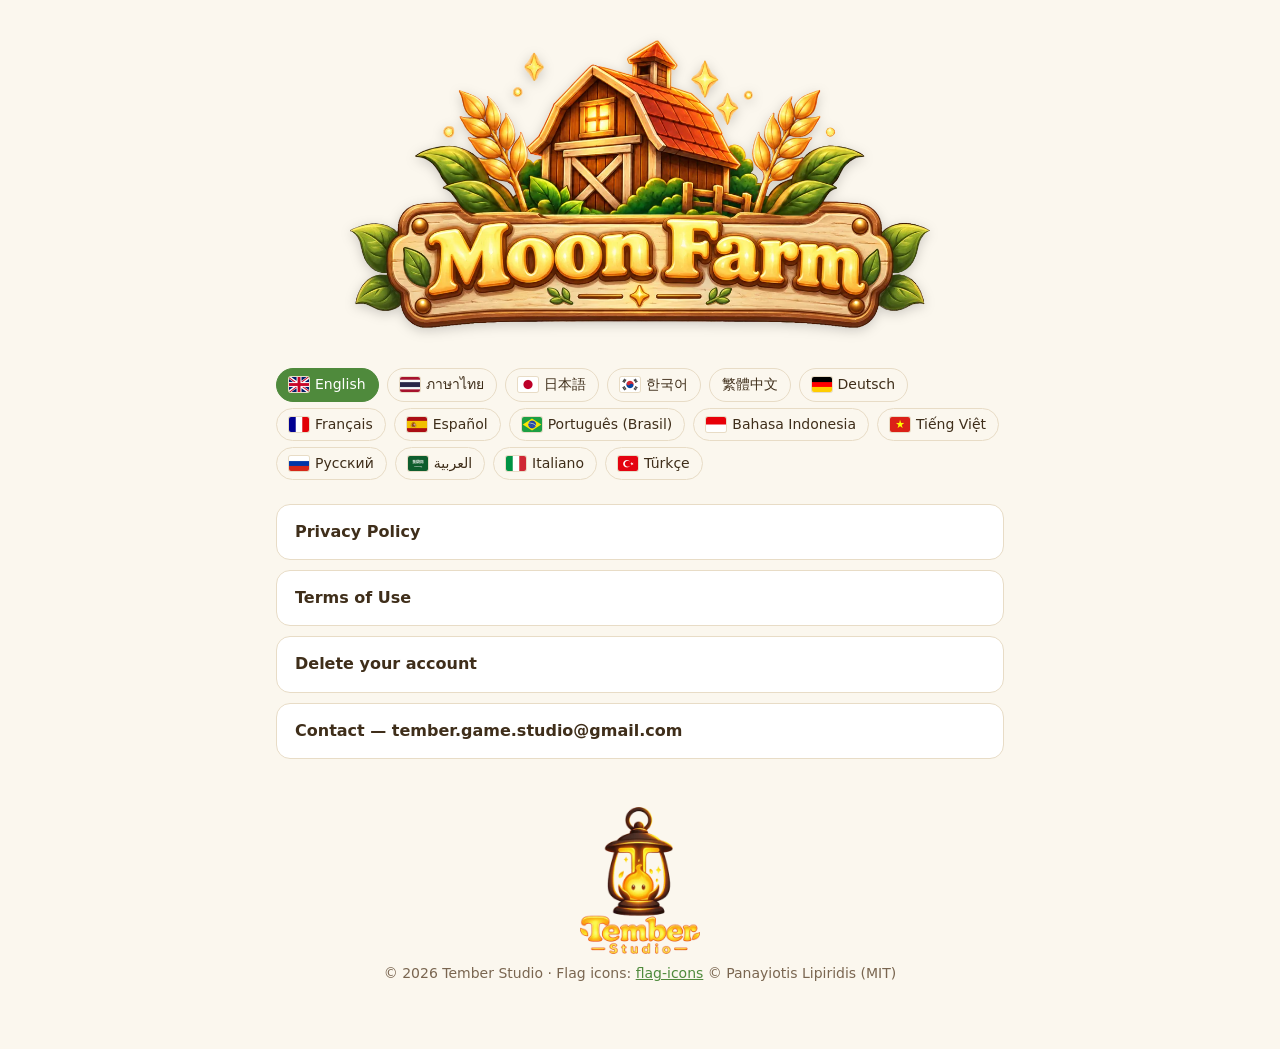
==== index.html @ 1bc9c239 "Website: bigger game logo, new Tember Studio logo, tidy delete page Game logo enlarged (580px home, " ====
<!doctype html>
<html lang="en">
<head>
<meta charset="utf-8"><meta name="viewport" content="width=device-width, initial-scale=1">
<title>Moon Farm — Tember Studio</title>
<link rel="stylesheet" href="style.css">
</head>
<body>
<div class="hero tall"><h1><img src="img/logo.webp" alt="Moon Farm" width="1100" height="547"></h1></div>
<main>
<header>
<div class="lang" id="langbar"><a href="#en" lang="en"><img src="flags/gb.png" alt="" width="20" height="15">English</a><a href="#th" lang="th"><img src="flags/th.png" alt="" width="20" height="15">ภาษาไทย</a><a href="#ja" lang="ja"><img src="flags/jp.png" alt="" width="20" height="15">日本語</a><a href="#ko" lang="ko"><img src="flags/kr.png" alt="" width="20" height="15">한국어</a><a href="#zh-Hant" lang="zh-Hant">繁體中文</a><a href="#de" lang="de"><img src="flags/de.png" alt="" width="20" height="15">Deutsch</a><a href="#fr" lang="fr"><img src="flags/fr.png" alt="" width="20" height="15">Français</a><a href="#es" lang="es"><img src="flags/es.png" alt="" width="20" height="15">Español</a><a href="#pt-BR" lang="pt-BR"><img src="flags/br.png" alt="" width="20" height="15">Português (Brasil)</a><a href="#id" lang="id"><img src="flags/id.png" alt="" width="20" height="15">Bahasa Indonesia</a><a href="#vi" lang="vi"><img src="flags/vn.png" alt="" width="20" height="15">Tiếng Việt</a><a href="#ru" lang="ru"><img src="flags/ru.png" alt="" width="20" height="15">Русский</a><a href="#ar" lang="ar"><img src="flags/sa.png" alt="" width="20" height="15">العربية</a><a href="#it" lang="it"><img src="flags/it.png" alt="" width="20" height="15">Italiano</a><a href="#tr" lang="tr"><img src="flags/tr.png" alt="" width="20" height="15">Türkçe</a></div>
</header>
<section id="en" lang="en">
<div class="links">
<a href="privacy.html">Privacy Policy</a>
<a href="terms.html">Terms of Use</a>
<a href="delete-account.html">Delete your account</a>
<a href="mailto:tember.game.studio@gmail.com">Contact — tember.game.studio@gmail.com</a>
</div>
</section>
<section id="th" lang="th">
<div class="links">
<a href="privacy.html">นโยบายความเป็นส่วนตัว</a>
<a href="terms.html">ข้อตกลงการใช้งาน</a>
<a href="delete-account.html">ขอลบบัญชี</a>
<a href="mailto:tember.game.studio@gmail.com">ติดต่อทีมงาน — tember.game.studio@gmail.com</a>
</div>
</section>
<section id="ja" lang="ja">
<div class="links">
<a href="privacy.html">プライバシーポリシー</a>
<a href="terms.html">利用規約</a>
<a href="delete-account.html">アカウントの削除</a>
<a href="mailto:tember.game.studio@gmail.com">お問い合わせ — tember.game.studio@gmail.com</a>
</div>
</section>
<section id="ko" lang="ko">
<div class="links">
<a href="privacy.html">개인정보 처리방침</a>
<a href="terms.html">이용약관</a>
<a href="delete-account.html">계정 삭제</a>
<a href="mailto:tember.game.studio@gmail.com">문의 — tember.game.studio@gmail.com</a>
</div>
</section>
<section id="zh-Hant" lang="zh-Hant">
<div class="links">
<a href="privacy.html">隱私權政策</a>
<a href="terms.html">使用條款</a>
<a href="delete-account.html">刪除帳號</a>
<a href="mailto:tember.game.studio@gmail.com">聯絡我們 — tember.game.studio@gmail.com</a>
</div>
</section>
<section id="de" lang="de">
<div class="links">
<a href="privacy.html">Datenschutzerklärung</a>
<a href="terms.html">Nutzungsbedingungen</a>
<a href="delete-account.html">Konto löschen</a>
<a href="mailto:tember.game.studio@gmail.com">Kontakt — tember.game.studio@gmail.com</a>
</div>
</section>
<section id="fr" lang="fr">
<div class="links">
<a href="privacy.html">Politique de confidentialité</a>
<a href="terms.html">Conditions d'utilisation</a>
<a href="delete-account.html">Supprimer votre compte</a>
<a href="mailto:tember.game.studio@gmail.com">Contact — tember.game.studio@gmail.com</a>
</div>
</section>
<section id="es" lang="es">
<div class="links">
<a href="privacy.html">Política de privacidad</a>
<a href="terms.html">Términos de uso</a>
<a href="delete-account.html">Eliminar tu cuenta</a>
<a href="mailto:tember.game.studio@gmail.com">Contacto — tember.game.studio@gmail.com</a>
</div>
</section>
<section id="pt-BR" lang="pt-BR">
<div class="links">
<a href="privacy.html">Política de Privacidade</a>
<a href="terms.html">Termos de Uso</a>
<a href="delete-account.html">Excluir sua conta</a>
<a href="mailto:tember.game.studio@gmail.com">Contato — tember.game.studio@gmail.com</a>
</div>
</section>
<section id="id" lang="id">
<div class="links">
<a href="privacy.html">Kebijakan Privasi</a>
<a href="terms.html">Ketentuan Penggunaan</a>
<a href="delete-account.html">Hapus akun Anda</a>
<a href="mailto:tember.game.studio@gmail.com">Kontak — tember.game.studio@gmail.com</a>
</div>
</section>
<section id="vi" lang="vi">
<div class="links">
<a href="privacy.html">Chính sách quyền riêng tư</a>
<a href="terms.html">Điều khoản sử dụng</a>
<a href="delete-account.html">Xóa tài khoản của bạn</a>
<a href="mailto:tember.game.studio@gmail.com">Liên hệ — tember.game.studio@gmail.com</a>
</div>
</section>
<section id="ru" lang="ru">
<div class="links">
<a href="privacy.html">Политика конфиденциальности</a>
<a href="terms.html">Условия использования</a>
<a href="delete-account.html">Удаление аккаунта</a>
<a href="mailto:tember.game.studio@gmail.com">Контакты — tember.game.studio@gmail.com</a>
</div>
</section>
<section id="ar" lang="ar" dir="rtl">
<div class="links">
<a href="privacy.html">سياسة الخصوصية</a>
<a href="terms.html">شروط الاستخدام</a>
<a href="delete-account.html">حذف حسابك</a>
<a href="mailto:tember.game.studio@gmail.com">اتصل بنا — tember.game.studio@gmail.com</a>
</div>
</section>
<section id="it" lang="it">
<div class="links">
<a href="privacy.html">Informativa sulla privacy</a>
<a href="terms.html">Termini di utilizzo</a>
<a href="delete-account.html">Elimina il tuo account</a>
<a href="mailto:tember.game.studio@gmail.com">Contatti — tember.game.studio@gmail.com</a>
</div>
</section>
<section id="tr" lang="tr">
<div class="links">
<a href="privacy.html">Gizlilik Politikası</a>
<a href="terms.html">Kullanım Koşulları</a>
<a href="delete-account.html">Hesabınızı silin</a>
<a href="mailto:tember.game.studio@gmail.com">İletişim — tember.game.studio@gmail.com</a>
</div>
</section>
<footer><img class="studio" src="img/tember.webp" alt="Tember Studio" width="293" height="360">
<p>© 2026 Tember Studio · Flag icons: <a href="https://github.com/lipis/flag-icons">flag-icons</a> © Panayiotis Lipiridis (MIT)</p></footer>
<!-- i18n:script -->
<script>
(function () {
  var bar = document.getElementById('langbar'); if (!bar) return;
  var secs = [].slice.call(document.querySelectorAll('main > section[id]'));
  var ids = secs.map(function (s) { return s.id; });
  function pick() {
    var h = decodeURIComponent(location.hash.slice(1)); return ids.indexOf(h) > -1 ? h : 'en';
  }
  function show(id) {
    secs.forEach(function (s) { s.hidden = s.id !== id; });
    [].forEach.call(bar.querySelectorAll('a'), function (a) {
      var on = a.getAttribute('href') === '#' + id; a.classList.toggle('on', on);
      if (on) a.setAttribute('aria-current', 'true'); else a.removeAttribute('aria-current');
    });
    var s = document.getElementById(id); document.documentElement.lang = s.getAttribute('lang') || id;
  }
  bar.addEventListener('click', function (e) {
    var a = e.target.closest('a'); if (!a) return; e.preventDefault();
    var id = a.getAttribute('href').slice(1); show(id);
    try { history.replaceState(null, '', '#' + id); } catch (x) { location.hash = id; }
  });
  window.addEventListener('hashchange', function () { var h = decodeURIComponent(location.hash.slice(1)); if (ids.indexOf(h) > -1) show(h); });
  show(pick());
})();
</script>
<!-- /i18n:script -->
</main></body>
</html>
---- style.css ----
:root { --bg: #fbf7ee; --fg: #3f2e1a; --muted: #7a6650; --card: #ffffff; --line: #e8dcc6; --accent: #4f8a3c; --danger: #b3261e; }
@media (prefers-color-scheme: dark) { :root { --bg: #1d1913; --fg: #f1e7d6; --muted: #b9a88f; --card: #28221a; --line: #3d3428; --accent: #8cc46f; --danger: #f2a39b; } }
* { box-sizing: border-box; }
a { color: var(--accent); }
body { margin: 0; background: var(--bg); color: var(--fg); font: 16px/1.65 "Noto Sans Thai", "Noto Sans", system-ui, "Hiragino Sans", "PingFang TC", "Apple SD Gothic Neo", "Microsoft JhengHei", "Geeza Pro", "Noto Sans Arabic", -apple-system, "Segoe UI", sans-serif; }
main { max-width: 760px; margin: 0 auto; padding: 24px 16px 64px; }
header { margin-bottom: 24px; }
header a.home { color: var(--muted); text-decoration: none; font-size: 14px; }
h1 { font-size: 28px; line-height: 1.3; margin: 8px 0 4px; }
h2 { font-size: 20px; margin: 32px 0 8px; padding-top: 16px; border-top: 1px solid var(--line); }
h3 { font-size: 17px; margin: 20px 0 4px; }
.meta { color: var(--muted); font-size: 14px; }
.lang { display: flex; flex-wrap: wrap; gap: 6px 8px; margin: 16px 0 8px; }
.lang a { display: inline-flex; align-items: center; gap: 6px; padding: 4px 12px; border: 1px solid var(--line); border-radius: 999px; color: var(--fg); text-decoration: none; font-size: 14px; }
.lang img { display: block; width: 20px; height: 15px; border-radius: 2px; box-shadow: 0 0 0 1px var(--line); }
.lang a.on { background: var(--accent); border-color: var(--accent); color: #fff; }
.note { background: var(--card); border: 1px solid var(--line); border-inline-start: 4px solid var(--accent); border-radius: 10px; padding: 10px 14px; color: var(--muted); font-size: 14px; }
[dir="rtl"] { text-align: right; }
.card { background: var(--card); border: 1px solid var(--line); border-radius: 14px; padding: 16px 20px; margin: 16px 0; }
.links a { display: block; padding: 14px 18px; margin: 10px 0; background: var(--card); border: 1px solid var(--line); border-radius: 14px; color: var(--fg); text-decoration: none; font-weight: 600; }
.button { display: inline-block; padding: 10px 18px; border-radius: 10px; background: var(--accent); color: #fff; text-decoration: none; font-weight: 600; }
.warn { color: var(--danger); }
ul, ol { padding-left: 0; padding-inline-start: 22px; }
table { width: 100%; border-collapse: collapse; font-size: 15px; }
th, td { text-align: start; vertical-align: top; padding: 8px 6px; border-bottom: 1px solid var(--line); }
code { background: var(--line); padding: 1px 6px; border-radius: 6px; }
footer { margin-top: 48px; color: var(--muted); font-size: 14px; text-align: center; }
footer img.studio { display: block; width: 120px; height: auto; margin: 0 auto 8px; }
footer p { margin: 0; }

/* Game logo at the top of every page (2026-10-07 · wallpaper dropped, logo only) */
.hero { display: flex; justify-content: center; padding: 24px 16px 0; }
.hero a, .hero h1 { display: block; margin: 0; line-height: 0; }
.hero img { display: block; width: min(300px, 80vw); height: auto; filter: drop-shadow(0 3px 6px rgba(0, 0, 0, .18)); }
.hero.tall { padding-top: 40px; }
.hero.tall img { width: min(580px, 94vw); }
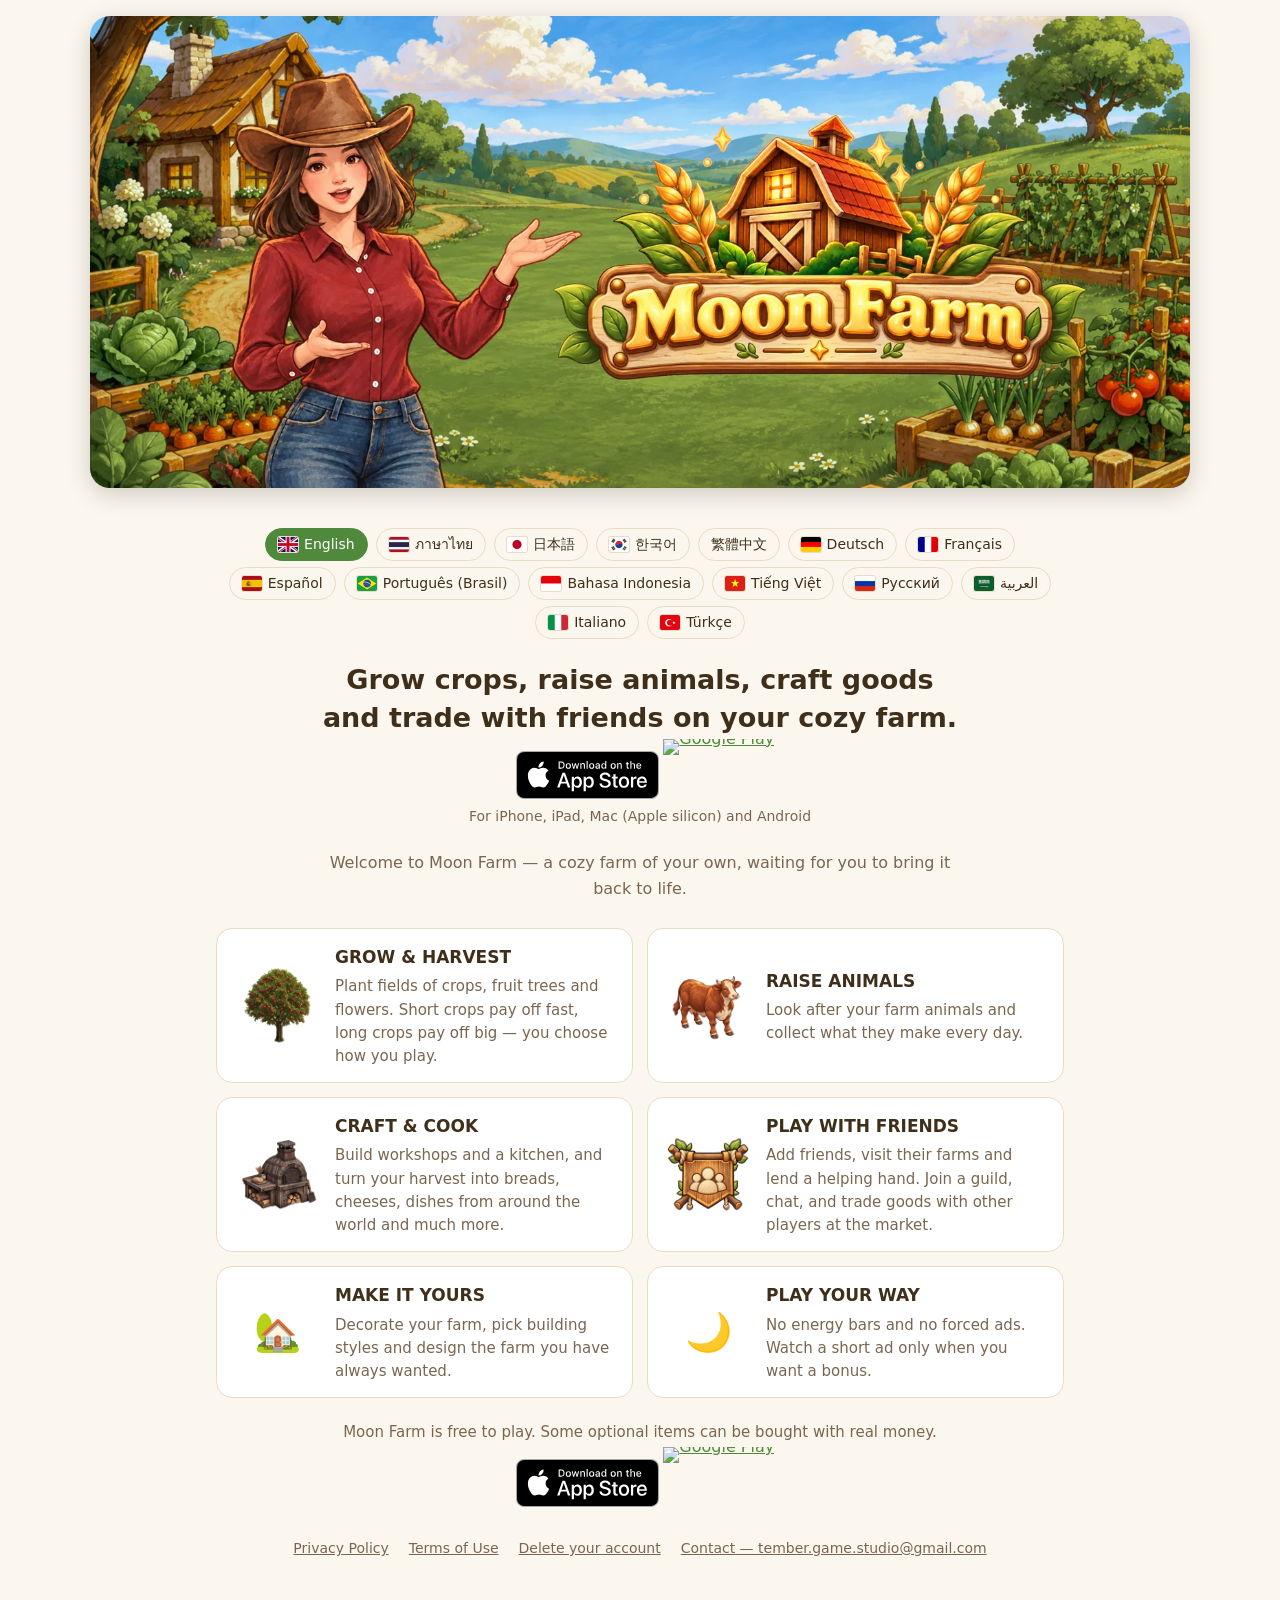
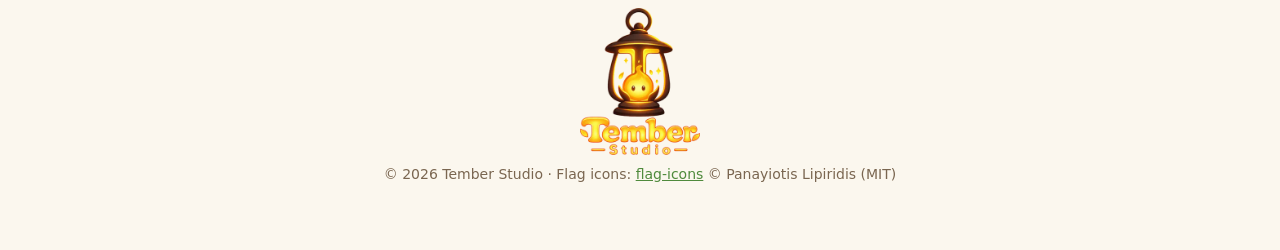
==== commit 46645755: "อัพเดทแบนเนอ" ====
--- a/index.html
+++ b/index.html
@@ -3,128 +3,254 @@
 <head>
 <meta charset="utf-8"><meta name="viewport" content="width=device-width, initial-scale=1">
 <title>Moon Farm — Tember Studio</title>
+<meta name="description" content="Moon Farm — grow crops, raise animals, craft goods and trade with friends on your cozy farm. Free to play.">
+<meta property="og:title" content="Moon Farm">
+<meta property="og:description" content="Grow crops, raise animals, craft goods and trade with friends on your cozy farm.">
+<meta property="og:image" content="https://tembergamestudio.github.io/moonfarm/img/og.jpg">
+<meta property="og:type" content="website">
+<meta name="twitter:card" content="summary_large_image">
 <link rel="stylesheet" href="style.css">
 </head>
-<body>
-<div class="hero tall"><h1><img src="img/logo.webp" alt="Moon Farm" width="1100" height="547"></h1></div>
+<body class="home">
+<div class="hero"><h1><img id="herologo" src="img/hero-en.webp" srcset="img/hero-en-800.webp 800w, img/hero-en.webp 1600w" sizes="(max-width: 1100px) 100vw, 1100px" alt="Moon Farm" width="1600" height="686"></h1></div>
 <main>
 <header>
 <div class="lang" id="langbar"><a href="#en" lang="en"><img src="flags/gb.png" alt="" width="20" height="15">English</a><a href="#th" lang="th"><img src="flags/th.png" alt="" width="20" height="15">ภาษาไทย</a><a href="#ja" lang="ja"><img src="flags/jp.png" alt="" width="20" height="15">日本語</a><a href="#ko" lang="ko"><img src="flags/kr.png" alt="" width="20" height="15">한국어</a><a href="#zh-Hant" lang="zh-Hant">繁體中文</a><a href="#de" lang="de"><img src="flags/de.png" alt="" width="20" height="15">Deutsch</a><a href="#fr" lang="fr"><img src="flags/fr.png" alt="" width="20" height="15">Français</a><a href="#es" lang="es"><img src="flags/es.png" alt="" width="20" height="15">Español</a><a href="#pt-BR" lang="pt-BR"><img src="flags/br.png" alt="" width="20" height="15">Português (Brasil)</a><a href="#id" lang="id"><img src="flags/id.png" alt="" width="20" height="15">Bahasa Indonesia</a><a href="#vi" lang="vi"><img src="flags/vn.png" alt="" width="20" height="15">Tiếng Việt</a><a href="#ru" lang="ru"><img src="flags/ru.png" alt="" width="20" height="15">Русский</a><a href="#ar" lang="ar"><img src="flags/sa.png" alt="" width="20" height="15">العربية</a><a href="#it" lang="it"><img src="flags/it.png" alt="" width="20" height="15">Italiano</a><a href="#tr" lang="tr"><img src="flags/tr.png" alt="" width="20" height="15">Türkçe</a></div>
 </header>
-<section id="en" lang="en">
-<div class="links">
+<section id="en" lang="en" data-soon="Coming soon">
+<p class="tagline">Grow crops, raise animals, craft goods and trade with friends on your cozy farm.</p>
+<div class="cta"><a class="badge" data-store="apple" href="#download"><img src="img/badges/apple-en.svg" alt="App Store" height="48" loading="lazy"></a><a class="badge google" data-store="google" href="#download"><img src="img/badges/google-en.png" alt="Google Play" height="72" loading="lazy"></a></div>
+<p class="platforms">For iPhone, iPad, Mac (Apple silicon) and Android</p>
+<p class="lead">Welcome to Moon Farm — a cozy farm of your own, waiting for you to bring it back to life.</p>
+<div class="features"><div class="feat"><img src="img/feat-grow.webp" alt="" width="84" height="84" loading="lazy"><div><h3>GROW &amp; HARVEST</h3><p>Plant fields of crops, fruit trees and flowers. Short crops pay off fast, long crops pay off big — you choose how you play.</p></div></div><div class="feat"><img src="img/feat-animals.webp" alt="" width="84" height="84" loading="lazy"><div><h3>RAISE ANIMALS</h3><p>Look after your farm animals and collect what they make every day.</p></div></div><div class="feat"><img src="img/feat-craft.webp" alt="" width="84" height="84" loading="lazy"><div><h3>CRAFT &amp; COOK</h3><p>Build workshops and a kitchen, and turn your harvest into breads, cheeses, dishes from around the world and much more.</p></div></div><div class="feat"><img src="img/feat-friends.webp" alt="" width="84" height="84" loading="lazy"><div><h3>PLAY WITH FRIENDS</h3><p>Add friends, visit their farms and lend a helping hand. Join a guild, chat, and trade goods with other players at the market.</p></div></div></div>
+<div class="calm"><div class="calm-item"><span class="emo" aria-hidden="true">🏡</span><div><h3>MAKE IT YOURS</h3><p>Decorate your farm, pick building styles and design the farm you have always wanted.</p></div></div><div class="calm-item"><span class="emo" aria-hidden="true">🌙</span><div><h3>PLAY YOUR WAY</h3><p>No energy bars and no forced ads. Watch a short ad only when you want a bonus.</p></div></div></div>
+<p class="free">Moon Farm is free to play. Some optional items can be bought with real money.</p>
+<div class="cta"><a class="badge" data-store="apple" href="#download"><img src="img/badges/apple-en.svg" alt="App Store" height="48" loading="lazy"></a><a class="badge google" data-store="google" href="#download"><img src="img/badges/google-en.png" alt="Google Play" height="72" loading="lazy"></a></div>
+<div class="links legal">
 <a href="privacy.html">Privacy Policy</a>
 <a href="terms.html">Terms of Use</a>
 <a href="delete-account.html">Delete your account</a>
 <a href="mailto:tember.game.studio@gmail.com">Contact — tember.game.studio@gmail.com</a>
 </div>
 </section>
-<section id="th" lang="th">
-<div class="links">
+<section id="th" lang="th" data-soon="เร็วๆ นี้">
+<p class="tagline">ปลูกพืช เลี้ยงสัตว์ แปรรูปสินค้า และค้าขายกับเพื่อนในฟาร์มแสนอบอุ่นของคุณ</p>
+<div class="cta"><a class="badge" data-store="apple" href="#download"><img src="img/badges/apple-th.svg" alt="App Store" height="48" loading="lazy"></a><a class="badge google" data-store="google" href="#download"><img src="img/badges/google-th.png" alt="Google Play" height="72" loading="lazy"></a></div>
+<p class="platforms">สำหรับ iPhone, iPad, Mac (ชิป Apple) และ Android</p>
+<p class="lead">ยินดีต้อนรับสู่ Moon Farm — ฟาร์มอบอุ่นของคุณเอง ที่รอให้คุณมาฟื้นคืนชีวิตอีกครั้ง</p>
+<div class="features"><div class="feat"><img src="img/feat-grow.webp" alt="" width="84" height="84" loading="lazy"><div><h3>ปลูกและเก็บเกี่ยว</h3><p>ปลูกพืชไร่ ไม้ผล และดอกไม้ พืชโตไวได้ผลเร็ว พืชโตช้าได้ผลคุ้ม เลือกเล่นในแบบของคุณ</p></div></div><div class="feat"><img src="img/feat-animals.webp" alt="" width="84" height="84" loading="lazy"><div><h3>เลี้ยงสัตว์</h3><p>ดูแลสัตว์ในฟาร์ม แล้วเก็บผลผลิตจากพวกมันทุกวัน</p></div></div><div class="feat"><img src="img/feat-craft.webp" alt="" width="84" height="84" loading="lazy"><div><h3>แปรรูปและทำอาหาร</h3><p>สร้างโรงงานและครัว เปลี่ยนผลผลิตเป็นขนมปัง ชีส อาหารจากทั่วโลก และอีกมากมาย</p></div></div><div class="feat"><img src="img/feat-friends.webp" alt="" width="84" height="84" loading="lazy"><div><h3>เล่นกับเพื่อน</h3><p>เพิ่มเพื่อน ไปเยี่ยมและช่วยฟาร์มเพื่อน เข้ากิลด์ แชต และซื้อขายของกับผู้เล่นคนอื่นในตลาด</p></div></div></div>
+<div class="calm"><div class="calm-item"><span class="emo" aria-hidden="true">🏡</span><div><h3>แต่งฟาร์มในแบบคุณ</h3><p>ตกแต่งฟาร์ม เลือกสไตล์อาคาร และสร้างฟาร์มในฝันของคุณ</p></div></div><div class="calm-item"><span class="emo" aria-hidden="true">🌙</span><div><h3>เล่นตามจังหวะของคุณ</h3><p>ไม่มีแถบพลังงาน ไม่มีโฆษณาบังคับ ดูโฆษณาสั้น ๆ เฉพาะตอนที่อยากได้โบนัสเท่านั้น</p></div></div></div>
+<p class="free">Moon Farm เล่นฟรี มีไอเท็มเสริมบางอย่างที่ซื้อด้วยเงินจริงได้</p>
+<div class="cta"><a class="badge" data-store="apple" href="#download"><img src="img/badges/apple-th.svg" alt="App Store" height="48" loading="lazy"></a><a class="badge google" data-store="google" href="#download"><img src="img/badges/google-th.png" alt="Google Play" height="72" loading="lazy"></a></div>
+<div class="links legal">
 <a href="privacy.html">นโยบายความเป็นส่วนตัว</a>
 <a href="terms.html">ข้อตกลงการใช้งาน</a>
 <a href="delete-account.html">ขอลบบัญชี</a>
 <a href="mailto:tember.game.studio@gmail.com">ติดต่อทีมงาน — tember.game.studio@gmail.com</a>
 </div>
 </section>
-<section id="ja" lang="ja">
-<div class="links">
+<section id="ja" lang="ja" data-soon="近日公開">
+<p class="tagline">作物を育て、動物を飼い、品物を作って、仲間と取引しよう。ほっこり農場ライフ。</p>
+<div class="cta"><a class="badge" data-store="apple" href="#download"><img src="img/badges/apple-ja.svg" alt="App Store" height="48" loading="lazy"></a><a class="badge google" data-store="google" href="#download"><img src="img/badges/google-ja.png" alt="Google Play" height="72" loading="lazy"></a></div>
+<p class="platforms">iPhone・iPad・Mac（Appleシリコン）・Android 対応</p>
+<p class="lead">Moon Farm へようこそ — あなたの手で再びにぎわいを取り戻す、ほっこりした自分だけの農場です。</p>
+<div class="features"><div class="feat"><img src="img/feat-grow.webp" alt="" width="84" height="84" loading="lazy"><div><h3>育てて収穫</h3><p>畑の作物、果樹、花を育てましょう。早く育つ作物はすぐに稼げて、じっくり育つ作物は大きく稼げます。遊び方はあなた次第。</p></div></div><div class="feat"><img src="img/feat-animals.webp" alt="" width="84" height="84" loading="lazy"><div><h3>動物を育てる</h3><p>農場の動物たちのお世話をして、毎日の恵みを集めましょう。</p></div></div><div class="feat"><img src="img/feat-craft.webp" alt="" width="84" height="84" loading="lazy"><div><h3>加工と料理</h3><p>工房とキッチンを建てて、収穫物をパンやチーズ、世界の料理などに変えましょう。</p></div></div><div class="feat"><img src="img/feat-friends.webp" alt="" width="84" height="84" loading="lazy"><div><h3>フレンドと遊ぶ</h3><p>フレンドを追加して農場を訪れ、お手伝いしましょう。ギルドに入ってチャットし、マーケットで他のプレイヤーと取引できます。</p></div></div></div>
+<div class="calm"><div class="calm-item"><span class="emo" aria-hidden="true">🏡</span><div><h3>自分らしく</h3><p>農場を飾り、建物のスタイルを選んで、理想の農場を作りましょう。</p></div></div><div class="calm-item"><span class="emo" aria-hidden="true">🌙</span><div><h3>自分のペースで</h3><p>スタミナ制なし、強制広告なし。ボーナスがほしい時だけ短い広告を見られます。</p></div></div></div>
+<p class="free">Moon Farm は基本プレイ無料です。一部のアイテムは任意で購入できます。</p>
+<div class="cta"><a class="badge" data-store="apple" href="#download"><img src="img/badges/apple-ja.svg" alt="App Store" height="48" loading="lazy"></a><a class="badge google" data-store="google" href="#download"><img src="img/badges/google-ja.png" alt="Google Play" height="72" loading="lazy"></a></div>
+<div class="links legal">
 <a href="privacy.html">プライバシーポリシー</a>
 <a href="terms.html">利用規約</a>
 <a href="delete-account.html">アカウントの削除</a>
 <a href="mailto:tember.game.studio@gmail.com">お問い合わせ — tember.game.studio@gmail.com</a>
 </div>
 </section>
-<section id="ko" lang="ko">
-<div class="links">
+<section id="ko" lang="ko" data-soon="곧 만나요">
+<p class="tagline">작물을 키우고, 동물을 돌보고, 물건을 만들어 친구와 거래하는 아늑한 농장!</p>
+<div class="cta"><a class="badge" data-store="apple" href="#download"><img src="img/badges/apple-ko.svg" alt="App Store" height="48" loading="lazy"></a><a class="badge google" data-store="google" href="#download"><img src="img/badges/google-ko.png" alt="Google Play" height="72" loading="lazy"></a></div>
+<p class="platforms">iPhone, iPad, Mac(Apple 실리콘), Android 지원</p>
+<p class="lead">Moon Farm에 오신 것을 환영합니다 — 당신의 손길로 다시 살아날 아늑한 나만의 농장입니다.</p>
+<div class="features"><div class="feat"><img src="img/feat-grow.webp" alt="" width="84" height="84" loading="lazy"><div><h3>키우고 수확하기</h3><p>밭작물, 과일나무, 꽃을 키워 보세요. 빨리 자라는 작물은 금방, 오래 자라는 작물은 크게 벌 수 있어요. 플레이 방식은 자유!</p></div></div><div class="feat"><img src="img/feat-animals.webp" alt="" width="84" height="84" loading="lazy"><div><h3>동물 키우기</h3><p>농장 동물들을 돌보고 매일 만들어 내는 생산물을 모으세요.</p></div></div><div class="feat"><img src="img/feat-craft.webp" alt="" width="84" height="84" loading="lazy"><div><h3>가공과 요리</h3><p>작업장과 주방을 지어 수확물을 빵, 치즈, 세계 각국의 요리 등으로 만들어 보세요.</p></div></div><div class="feat"><img src="img/feat-friends.webp" alt="" width="84" height="84" loading="lazy"><div><h3>친구와 함께</h3><p>친구를 추가하고 농장을 방문해 도와주세요. 길드에 들어가 채팅하고 마켓에서 다른 플레이어와 거래하세요.</p></div></div></div>
+<div class="calm"><div class="calm-item"><span class="emo" aria-hidden="true">🏡</span><div><h3>나만의 농장</h3><p>농장을 꾸미고 건물 스타일을 골라 꿈꾸던 농장을 만들어 보세요.</p></div></div><div class="calm-item"><span class="emo" aria-hidden="true">🌙</span><div><h3>내 페이스대로</h3><p>에너지 제한도, 강제 광고도 없어요. 보너스가 필요할 때만 짧은 광고를 보면 됩니다.</p></div></div></div>
+<p class="free">Moon Farm은 무료로 플레이할 수 있으며, 일부 아이템은 유료로 구매할 수 있습니다.</p>
+<div class="cta"><a class="badge" data-store="apple" href="#download"><img src="img/badges/apple-ko.svg" alt="App Store" height="48" loading="lazy"></a><a class="badge google" data-store="google" href="#download"><img src="img/badges/google-ko.png" alt="Google Play" height="72" loading="lazy"></a></div>
+<div class="links legal">
 <a href="privacy.html">개인정보 처리방침</a>
 <a href="terms.html">이용약관</a>
 <a href="delete-account.html">계정 삭제</a>
 <a href="mailto:tember.game.studio@gmail.com">문의 — tember.game.studio@gmail.com</a>
 </div>
 </section>
-<section id="zh-Hant" lang="zh-Hant">
-<div class="links">
+<section id="zh-Hant" lang="zh-Hant" data-soon="即將推出">
+<p class="tagline">種作物、養動物、做商品，和朋友一起交易，打造溫馨的專屬農場！</p>
+<div class="cta"><a class="badge" data-store="apple" href="#download"><img src="img/badges/apple-zh-Hant.svg" alt="App Store" height="48" loading="lazy"></a><a class="badge google" data-store="google" href="#download"><img src="img/badges/google-zh-Hant.png" alt="Google Play" height="72" loading="lazy"></a></div>
+<p class="platforms">支援 iPhone、iPad、Mac（Apple 晶片）與 Android</p>
+<p class="lead">歡迎來到 Moon Farm — 一座等你讓它重新熱鬧起來的溫馨專屬農場。</p>
+<div class="features"><div class="feat"><img src="img/feat-grow.webp" alt="" width="84" height="84" loading="lazy"><div><h3>種植與收成</h3><p>種植作物、果樹與花朵。成長快的作物賺得快，成長慢的作物賺得多，玩法由你決定。</p></div></div><div class="feat"><img src="img/feat-animals.webp" alt="" width="84" height="84" loading="lazy"><div><h3>飼養動物</h3><p>照顧農場裡的動物，每天收集牠們的產物。</p></div></div><div class="feat"><img src="img/feat-craft.webp" alt="" width="84" height="84" loading="lazy"><div><h3>加工與料理</h3><p>建造工坊和廚房，把收成做成麵包、起司、世界各地的料理等等。</p></div></div><div class="feat"><img src="img/feat-friends.webp" alt="" width="84" height="84" loading="lazy"><div><h3>和朋友一起玩</h3><p>加好友、拜訪並幫忙他們的農場。加入公會聊天，並在市集與其他玩家交易。</p></div></div></div>
+<div class="calm"><div class="calm-item"><span class="emo" aria-hidden="true">🏡</span><div><h3>打造你的風格</h3><p>裝飾農場、挑選建築風格，打造你夢想中的農場。</p></div></div><div class="calm-item"><span class="emo" aria-hidden="true">🌙</span><div><h3>依你的步調</h3><p>沒有體力限制，也沒有強制廣告。只有想要獎勵時才看短廣告。</p></div></div></div>
+<p class="free">Moon Farm 可免費遊玩，部分選購道具可用真實貨幣購買。</p>
+<div class="cta"><a class="badge" data-store="apple" href="#download"><img src="img/badges/apple-zh-Hant.svg" alt="App Store" height="48" loading="lazy"></a><a class="badge google" data-store="google" href="#download"><img src="img/badges/google-zh-Hant.png" alt="Google Play" height="72" loading="lazy"></a></div>
+<div class="links legal">
 <a href="privacy.html">隱私權政策</a>
 <a href="terms.html">使用條款</a>
 <a href="delete-account.html">刪除帳號</a>
 <a href="mailto:tember.game.studio@gmail.com">聯絡我們 — tember.game.studio@gmail.com</a>
 </div>
 </section>
-<section id="de" lang="de">
-<div class="links">
+<section id="de" lang="de" data-soon="Demnächst verfügbar">
+<p class="tagline">Baue an, halte Tiere, stelle Waren her und handle mit Freunden auf deinem Hof!</p>
+<div class="cta"><a class="badge" data-store="apple" href="#download"><img src="img/badges/apple-de.svg" alt="App Store" height="48" loading="lazy"></a><a class="badge google" data-store="google" href="#download"><img src="img/badges/google-de.png" alt="Google Play" height="72" loading="lazy"></a></div>
+<p class="platforms">Für iPhone, iPad, Mac (Apple Silicon) und Android</p>
+<p class="lead">Willkommen auf Moon Farm — deinem eigenen gemütlichen Hof, der darauf wartet, wieder zum Leben erweckt zu werden.</p>
+<div class="features"><div class="feat"><img src="img/feat-grow.webp" alt="" width="84" height="84" loading="lazy"><div><h3>ANBAUEN &amp; ERNTEN</h3><p>Pflanze Felder, Obstbäume und Blumen an. Schnelle Pflanzen bringen schnell Geld, langsame bringen viel — du entscheidest, wie du spielst.</p></div></div><div class="feat"><img src="img/feat-animals.webp" alt="" width="84" height="84" loading="lazy"><div><h3>TIERE HALTEN</h3><p>Kümmere dich um deine Hoftiere und sammle jeden Tag, was sie erzeugen.</p></div></div><div class="feat"><img src="img/feat-craft.webp" alt="" width="84" height="84" loading="lazy"><div><h3>HERSTELLEN &amp; KOCHEN</h3><p>Baue Werkstätten und eine Küche und verarbeite deine Ernte zu Brot, Käse, Gerichten aus aller Welt und vielem mehr.</p></div></div><div class="feat"><img src="img/feat-friends.webp" alt="" width="84" height="84" loading="lazy"><div><h3>MIT FREUNDEN SPIELEN</h3><p>Füge Freunde hinzu, besuche ihre Höfe und hilf ihnen. Tritt einer Gilde bei, chatte und handle auf dem Markt mit anderen Spielern.</p></div></div></div>
+<div class="calm"><div class="calm-item"><span class="emo" aria-hidden="true">🏡</span><div><h3>DEIN STIL</h3><p>Dekoriere deinen Hof, wähle Gebäudestile und gestalte den Hof deiner Träume.</p></div></div><div class="calm-item"><span class="emo" aria-hidden="true">🌙</span><div><h3>DEIN TEMPO</h3><p>Keine Energieleisten und keine erzwungene Werbung. Sieh dir nur dann ein kurzes Video an, wenn du einen Bonus willst.</p></div></div></div>
+<p class="free">Moon Farm ist kostenlos spielbar. Einige optionale Gegenstände können mit echtem Geld gekauft werden.</p>
+<div class="cta"><a class="badge" data-store="apple" href="#download"><img src="img/badges/apple-de.svg" alt="App Store" height="48" loading="lazy"></a><a class="badge google" data-store="google" href="#download"><img src="img/badges/google-de.png" alt="Google Play" height="72" loading="lazy"></a></div>
+<div class="links legal">
 <a href="privacy.html">Datenschutzerklärung</a>
 <a href="terms.html">Nutzungsbedingungen</a>
 <a href="delete-account.html">Konto löschen</a>
 <a href="mailto:tember.game.studio@gmail.com">Kontakt — tember.game.studio@gmail.com</a>
 </div>
 </section>
-<section id="fr" lang="fr">
-<div class="links">
+<section id="fr" lang="fr" data-soon="Bientôt disponible">
+<p class="tagline">Cultive, élève des animaux, fabrique des produits et échange avec tes amis !</p>
+<div class="cta"><a class="badge" data-store="apple" href="#download"><img src="img/badges/apple-fr.svg" alt="App Store" height="48" loading="lazy"></a><a class="badge google" data-store="google" href="#download"><img src="img/badges/google-fr.png" alt="Google Play" height="72" loading="lazy"></a></div>
+<p class="platforms">Pour iPhone, iPad, Mac (puce Apple) et Android</p>
+<p class="lead">Bienvenue à Moon Farm — ta propre ferme douillette, qui n’attend que toi pour reprendre vie.</p>
+<div class="features"><div class="feat"><img src="img/feat-grow.webp" alt="" width="84" height="84" loading="lazy"><div><h3>CULTIVE &amp; RÉCOLTE</h3><p>Plante des cultures, des arbres fruitiers et des fleurs. Les cultures rapides rapportent vite, les longues rapportent gros — tu choisis ta façon de jouer.</p></div></div><div class="feat"><img src="img/feat-animals.webp" alt="" width="84" height="84" loading="lazy"><div><h3>ÉLÈVE DES ANIMAUX</h3><p>Prends soin des animaux de ta ferme et récolte chaque jour ce qu’ils produisent.</p></div></div><div class="feat"><img src="img/feat-craft.webp" alt="" width="84" height="84" loading="lazy"><div><h3>FABRIQUE &amp; CUISINE</h3><p>Construis des ateliers et une cuisine, et transforme ta récolte en pains, fromages, plats du monde entier et bien plus.</p></div></div><div class="feat"><img src="img/feat-friends.webp" alt="" width="84" height="84" loading="lazy"><div><h3>JOUE AVEC TES AMIS</h3><p>Ajoute des amis, visite leurs fermes et donne-leur un coup de main. Rejoins une guilde, discute et échange avec d’autres joueurs au marché.</p></div></div></div>
+<div class="calm"><div class="calm-item"><span class="emo" aria-hidden="true">🏡</span><div><h3>À TON IMAGE</h3><p>Décore ta ferme, choisis le style des bâtiments et crée la ferme de tes rêves.</p></div></div><div class="calm-item"><span class="emo" aria-hidden="true">🌙</span><div><h3>À TON RYTHME</h3><p>Pas de barre d’énergie ni de pubs imposées. Regarde une courte pub seulement quand tu veux un bonus.</p></div></div></div>
+<p class="free">Moon Farm est gratuit. Certains objets facultatifs peuvent être achetés avec de l’argent réel.</p>
+<div class="cta"><a class="badge" data-store="apple" href="#download"><img src="img/badges/apple-fr.svg" alt="App Store" height="48" loading="lazy"></a><a class="badge google" data-store="google" href="#download"><img src="img/badges/google-fr.png" alt="Google Play" height="72" loading="lazy"></a></div>
+<div class="links legal">
 <a href="privacy.html">Politique de confidentialité</a>
 <a href="terms.html">Conditions d'utilisation</a>
 <a href="delete-account.html">Supprimer votre compte</a>
 <a href="mailto:tember.game.studio@gmail.com">Contact — tember.game.studio@gmail.com</a>
 </div>
 </section>
-<section id="es" lang="es">
-<div class="links">
+<section id="es" lang="es" data-soon="Próximamente">
+<p class="tagline">Cultiva, cría animales, fabrica productos y comercia con amigos en tu granja.</p>
+<div class="cta"><a class="badge" data-store="apple" href="#download"><img src="img/badges/apple-es.svg" alt="App Store" height="48" loading="lazy"></a><a class="badge google" data-store="google" href="#download"><img src="img/badges/google-es.png" alt="Google Play" height="72" loading="lazy"></a></div>
+<p class="platforms">Para iPhone, iPad, Mac (chip Apple) y Android</p>
+<p class="lead">Bienvenido a Moon Farm: tu propia granja acogedora, esperando a que le devuelvas la vida.</p>
+<div class="features"><div class="feat"><img src="img/feat-grow.webp" alt="" width="84" height="84" loading="lazy"><div><h3>CULTIVA Y COSECHA</h3><p>Planta cultivos, árboles frutales y flores. Los cultivos rápidos dan ganancias pronto y los lentos dan más: tú eliges cómo jugar.</p></div></div><div class="feat"><img src="img/feat-animals.webp" alt="" width="84" height="84" loading="lazy"><div><h3>CRÍA ANIMALES</h3><p>Cuida de los animales de tu granja y recoge cada día lo que producen.</p></div></div><div class="feat"><img src="img/feat-craft.webp" alt="" width="84" height="84" loading="lazy"><div><h3>FABRICA Y COCINA</h3><p>Construye talleres y una cocina, y convierte tu cosecha en panes, quesos, platos de todo el mundo y mucho más.</p></div></div><div class="feat"><img src="img/feat-friends.webp" alt="" width="84" height="84" loading="lazy"><div><h3>JUEGA CON AMIGOS</h3><p>Añade amigos, visita sus granjas y échales una mano. Únete a un gremio, chatea y comercia con otros jugadores en el mercado.</p></div></div></div>
+<div class="calm"><div class="calm-item"><span class="emo" aria-hidden="true">🏡</span><div><h3>A TU ESTILO</h3><p>Decora tu granja, elige estilos de edificios y crea la granja de tus sueños.</p></div></div><div class="calm-item"><span class="emo" aria-hidden="true">🌙</span><div><h3>A TU RITMO</h3><p>Sin barras de energía ni anuncios obligatorios. Mira un anuncio corto solo cuando quieras un extra.</p></div></div></div>
+<p class="free">Moon Farm es gratis. Algunos objetos opcionales pueden comprarse con dinero real.</p>
+<div class="cta"><a class="badge" data-store="apple" href="#download"><img src="img/badges/apple-es.svg" alt="App Store" height="48" loading="lazy"></a><a class="badge google" data-store="google" href="#download"><img src="img/badges/google-es.png" alt="Google Play" height="72" loading="lazy"></a></div>
+<div class="links legal">
 <a href="privacy.html">Política de privacidad</a>
 <a href="terms.html">Términos de uso</a>
 <a href="delete-account.html">Eliminar tu cuenta</a>
 <a href="mailto:tember.game.studio@gmail.com">Contacto — tember.game.studio@gmail.com</a>
 </div>
 </section>
-<section id="pt-BR" lang="pt-BR">
-<div class="links">
+<section id="pt-BR" lang="pt-BR" data-soon="Em breve">
+<p class="tagline">Plante, crie animais, produza itens e negocie com amigos na sua fazenda.</p>
+<div class="cta"><a class="badge" data-store="apple" href="#download"><img src="img/badges/apple-pt-BR.svg" alt="App Store" height="48" loading="lazy"></a><a class="badge google" data-store="google" href="#download"><img src="img/badges/google-pt-BR.png" alt="Google Play" height="72" loading="lazy"></a></div>
+<p class="platforms">Para iPhone, iPad, Mac (chip Apple) e Android</p>
+<p class="lead">Bem-vindo à Moon Farm — sua própria fazenda aconchegante, esperando você trazê-la de volta à vida.</p>
+<div class="features"><div class="feat"><img src="img/feat-grow.webp" alt="" width="84" height="84" loading="lazy"><div><h3>PLANTE E COLHA</h3><p>Plante lavouras, árvores frutíferas e flores. Plantas rápidas rendem logo e as demoradas rendem mais — você escolhe como jogar.</p></div></div><div class="feat"><img src="img/feat-animals.webp" alt="" width="84" height="84" loading="lazy"><div><h3>CRIE ANIMAIS</h3><p>Cuide dos animais da fazenda e colete o que eles produzem todos os dias.</p></div></div><div class="feat"><img src="img/feat-craft.webp" alt="" width="84" height="84" loading="lazy"><div><h3>PRODUZA E COZINHE</h3><p>Construa oficinas e uma cozinha e transforme sua colheita em pães, queijos, pratos do mundo todo e muito mais.</p></div></div><div class="feat"><img src="img/feat-friends.webp" alt="" width="84" height="84" loading="lazy"><div><h3>JOGUE COM AMIGOS</h3><p>Adicione amigos, visite as fazendas deles e dê uma ajuda. Entre em uma guilda, converse e negocie com outros jogadores no mercado.</p></div></div></div>
+<div class="calm"><div class="calm-item"><span class="emo" aria-hidden="true">🏡</span><div><h3>DO SEU JEITO</h3><p>Decore sua fazenda, escolha estilos de construções e monte a fazenda dos seus sonhos.</p></div></div><div class="calm-item"><span class="emo" aria-hidden="true">🌙</span><div><h3>NO SEU RITMO</h3><p>Sem barra de energia e sem anúncios forçados. Assista a um anúncio curto só quando quiser um bônus.</p></div></div></div>
+<p class="free">Moon Farm é gratuito. Alguns itens opcionais podem ser comprados com dinheiro real.</p>
+<div class="cta"><a class="badge" data-store="apple" href="#download"><img src="img/badges/apple-pt-BR.svg" alt="App Store" height="48" loading="lazy"></a><a class="badge google" data-store="google" href="#download"><img src="img/badges/google-pt-BR.png" alt="Google Play" height="72" loading="lazy"></a></div>
+<div class="links legal">
 <a href="privacy.html">Política de Privacidade</a>
 <a href="terms.html">Termos de Uso</a>
 <a href="delete-account.html">Excluir sua conta</a>
 <a href="mailto:tember.game.studio@gmail.com">Contato — tember.game.studio@gmail.com</a>
 </div>
 </section>
-<section id="id" lang="id">
-<div class="links">
+<section id="id" lang="id" data-soon="Segera hadir">
+<p class="tagline">Tanam, pelihara hewan, buat barang, dan berdagang bersama teman di kebunmu.</p>
+<div class="cta"><a class="badge" data-store="apple" href="#download"><img src="img/badges/apple-id.svg" alt="App Store" height="48" loading="lazy"></a><a class="badge google" data-store="google" href="#download"><img src="img/badges/google-id.png" alt="Google Play" height="72" loading="lazy"></a></div>
+<p class="platforms">Untuk iPhone, iPad, Mac (chip Apple), dan Android</p>
+<p class="lead">Selamat datang di Moon Farm — kebun nyamanmu sendiri yang menunggu untuk kamu hidupkan kembali.</p>
+<div class="features"><div class="feat"><img src="img/feat-grow.webp" alt="" width="84" height="84" loading="lazy"><div><h3>TANAM &amp; PANEN</h3><p>Tanam sayuran, pohon buah, dan bunga. Tanaman cepat untung cepat, tanaman lama untung besar — kamu yang pilih cara bermain.</p></div></div><div class="feat"><img src="img/feat-animals.webp" alt="" width="84" height="84" loading="lazy"><div><h3>PELIHARA HEWAN</h3><p>Rawat hewan ternakmu dan kumpulkan hasilnya setiap hari.</p></div></div><div class="feat"><img src="img/feat-craft.webp" alt="" width="84" height="84" loading="lazy"><div><h3>OLAH &amp; MASAK</h3><p>Bangun bengkel dan dapur, lalu ubah hasil panen menjadi roti, keju, masakan dari seluruh dunia, dan banyak lagi.</p></div></div><div class="feat"><img src="img/feat-friends.webp" alt="" width="84" height="84" loading="lazy"><div><h3>MAIN BERSAMA TEMAN</h3><p>Tambah teman, kunjungi dan bantu kebun mereka. Gabung guild, mengobrol, dan berdagang dengan pemain lain di pasar.</p></div></div></div>
+<div class="calm"><div class="calm-item"><span class="emo" aria-hidden="true">🏡</span><div><h3>SESUAI GAYAMU</h3><p>Hias kebunmu, pilih gaya bangunan, dan wujudkan kebun impianmu.</p></div></div><div class="calm-item"><span class="emo" aria-hidden="true">🌙</span><div><h3>SESUAI RITMEMU</h3><p>Tanpa batas energi dan tanpa iklan paksa. Tonton iklan singkat hanya saat kamu ingin bonus.</p></div></div></div>
+<p class="free">Moon Farm gratis dimainkan. Beberapa item opsional dapat dibeli dengan uang sungguhan.</p>
+<div class="cta"><a class="badge" data-store="apple" href="#download"><img src="img/badges/apple-id.svg" alt="App Store" height="48" loading="lazy"></a><a class="badge google" data-store="google" href="#download"><img src="img/badges/google-id.png" alt="Google Play" height="72" loading="lazy"></a></div>
+<div class="links legal">
 <a href="privacy.html">Kebijakan Privasi</a>
 <a href="terms.html">Ketentuan Penggunaan</a>
 <a href="delete-account.html">Hapus akun Anda</a>
 <a href="mailto:tember.game.studio@gmail.com">Kontak — tember.game.studio@gmail.com</a>
 </div>
 </section>
-<section id="vi" lang="vi">
-<div class="links">
+<section id="vi" lang="vi" data-soon="Sắp ra mắt">
+<p class="tagline">Trồng trọt, nuôi thú, chế biến và giao thương với bạn bè trong nông trại ấm áp.</p>
+<div class="cta"><a class="badge" data-store="apple" href="#download"><img src="img/badges/apple-vi.svg" alt="App Store" height="48" loading="lazy"></a><a class="badge google" data-store="google" href="#download"><img src="img/badges/google-vi.png" alt="Google Play" height="72" loading="lazy"></a></div>
+<p class="platforms">Dành cho iPhone, iPad, Mac (chip Apple) và Android</p>
+<p class="lead">Chào mừng đến với Moon Farm — nông trại ấm cúng của riêng bạn, đang chờ bạn mang sức sống trở lại.</p>
+<div class="features"><div class="feat"><img src="img/feat-grow.webp" alt="" width="84" height="84" loading="lazy"><div><h3>TRỒNG &amp; THU HOẠCH</h3><p>Trồng cây trên ruộng, cây ăn quả và hoa. Cây ngắn ngày thu lời nhanh, cây dài ngày thu lời lớn — bạn chọn cách chơi.</p></div></div><div class="feat"><img src="img/feat-animals.webp" alt="" width="84" height="84" loading="lazy"><div><h3>NUÔI THÚ</h3><p>Chăm sóc vật nuôi trong nông trại và thu sản phẩm của chúng mỗi ngày.</p></div></div><div class="feat"><img src="img/feat-craft.webp" alt="" width="84" height="84" loading="lazy"><div><h3>CHẾ BIẾN &amp; NẤU ĂN</h3><p>Xây xưởng và bếp, biến nông sản thành bánh mì, phô mai, món ăn khắp thế giới và nhiều hơn nữa.</p></div></div><div class="feat"><img src="img/feat-friends.webp" alt="" width="84" height="84" loading="lazy"><div><h3>CHƠI CÙNG BẠN BÈ</h3><p>Kết bạn, ghé thăm và giúp nông trại của bạn bè. Vào hội, trò chuyện và giao thương với người chơi khác ở chợ.</p></div></div></div>
+<div class="calm"><div class="calm-item"><span class="emo" aria-hidden="true">🏡</span><div><h3>THEO PHONG CÁCH CỦA BẠN</h3><p>Trang trí nông trại, chọn kiểu công trình và tạo nên nông trại mơ ước.</p></div></div><div class="calm-item"><span class="emo" aria-hidden="true">🌙</span><div><h3>THEO NHỊP CỦA BẠN</h3><p>Không giới hạn năng lượng, không quảng cáo bắt buộc. Chỉ xem quảng cáo ngắn khi bạn muốn nhận thưởng.</p></div></div></div>
+<p class="free">Moon Farm miễn phí. Một số vật phẩm tùy chọn có thể mua bằng tiền thật.</p>
+<div class="cta"><a class="badge" data-store="apple" href="#download"><img src="img/badges/apple-vi.svg" alt="App Store" height="48" loading="lazy"></a><a class="badge google" data-store="google" href="#download"><img src="img/badges/google-vi.png" alt="Google Play" height="72" loading="lazy"></a></div>
+<div class="links legal">
 <a href="privacy.html">Chính sách quyền riêng tư</a>
 <a href="terms.html">Điều khoản sử dụng</a>
 <a href="delete-account.html">Xóa tài khoản của bạn</a>
 <a href="mailto:tember.game.studio@gmail.com">Liên hệ — tember.game.studio@gmail.com</a>
 </div>
 </section>
-<section id="ru" lang="ru">
-<div class="links">
+<section id="ru" lang="ru" data-soon="Скоро">
+<p class="tagline">Выращивай урожай, разводи животных, создавай товары и торгуй с друзьями!</p>
+<div class="cta"><a class="badge" data-store="apple" href="#download"><img src="img/badges/apple-ru.svg" alt="App Store" height="48" loading="lazy"></a><a class="badge google" data-store="google" href="#download"><img src="img/badges/google-ru.png" alt="Google Play" height="72" loading="lazy"></a></div>
+<p class="platforms">Для iPhone, iPad, Mac (чип Apple) и Android</p>
+<p class="lead">Добро пожаловать на Moon Farm — твою собственную уютную ферму, которая ждёт, чтобы ты вдохнул в неё жизнь.</p>
+<div class="features"><div class="feat"><img src="img/feat-grow.webp" alt="" width="84" height="84" loading="lazy"><div><h3>ВЫРАЩИВАЙ И СОБИРАЙ</h3><p>Сажай культуры, фруктовые деревья и цветы. Быстрые культуры приносят доход сразу, долгие — больше. Как играть, решать тебе.</p></div></div><div class="feat"><img src="img/feat-animals.webp" alt="" width="84" height="84" loading="lazy"><div><h3>РАЗВОДИ ЖИВОТНЫХ</h3><p>Заботься о животных на ферме и каждый день собирай то, что они дают.</p></div></div><div class="feat"><img src="img/feat-craft.webp" alt="" width="84" height="84" loading="lazy"><div><h3>ПРОИЗВОДИ И ГОТОВЬ</h3><p>Строй мастерские и кухню, превращай урожай в хлеб, сыр, блюда со всего мира и многое другое.</p></div></div><div class="feat"><img src="img/feat-friends.webp" alt="" width="84" height="84" loading="lazy"><div><h3>ИГРАЙ С ДРУЗЬЯМИ</h3><p>Добавляй друзей, навещай их фермы и помогай им. Вступай в гильдию, общайся и торгуй с другими игроками на рынке.</p></div></div></div>
+<div class="calm"><div class="calm-item"><span class="emo" aria-hidden="true">🏡</span><div><h3>В ТВОЁМ СТИЛЕ</h3><p>Украшай ферму, выбирай стиль построек и создавай ферму своей мечты.</p></div></div><div class="calm-item"><span class="emo" aria-hidden="true">🌙</span><div><h3>В ТВОЁМ ТЕМПЕ</h3><p>Никакой энергии и навязчивой рекламы. Смотри короткую рекламу, только когда хочешь бонус.</p></div></div></div>
+<p class="free">Moon Farm — бесплатная игра. Некоторые необязательные предметы можно купить за реальные деньги.</p>
+<div class="cta"><a class="badge" data-store="apple" href="#download"><img src="img/badges/apple-ru.svg" alt="App Store" height="48" loading="lazy"></a><a class="badge google" data-store="google" href="#download"><img src="img/badges/google-ru.png" alt="Google Play" height="72" loading="lazy"></a></div>
+<div class="links legal">
 <a href="privacy.html">Политика конфиденциальности</a>
 <a href="terms.html">Условия использования</a>
 <a href="delete-account.html">Удаление аккаунта</a>
 <a href="mailto:tember.game.studio@gmail.com">Контакты — tember.game.studio@gmail.com</a>
 </div>
 </section>
-<section id="ar" lang="ar" dir="rtl">
-<div class="links">
+<section id="ar" lang="ar" dir="rtl" data-soon="قريبًا">
+<p class="tagline">ازرع المحاصيل، وربِّ الحيوانات، واصنع البضائع، وتاجر مع أصدقائك في مزرعتك!</p>
+<div class="cta"><a class="badge" data-store="apple" href="#download"><img src="img/badges/apple-ar.svg" alt="App Store" height="48" loading="lazy"></a><a class="badge google" data-store="google" href="#download"><img src="img/badges/google-ar.png" alt="Google Play" height="72" loading="lazy"></a></div>
+<p class="platforms">لأجهزة iPhone وiPad وMac (شريحة Apple) وAndroid</p>
+<p class="lead">مرحبًا بك في Moon Farm — مزرعتك الدافئة الخاصة، تنتظرك لتعيد إليها الحياة.</p>
+<div class="features"><div class="feat"><img src="img/feat-grow.webp" alt="" width="84" height="84" loading="lazy"><div><h3>ازرع واحصد</h3><p>ازرع المحاصيل وأشجار الفاكهة والزهور. المحاصيل السريعة تربح بسرعة، والبطيئة تربح أكثر — أنت تختار طريقة لعبك.</p></div></div><div class="feat"><img src="img/feat-animals.webp" alt="" width="84" height="84" loading="lazy"><div><h3>ربِّ الحيوانات</h3><p>اعتنِ بحيوانات مزرعتك واجمع ما تنتجه كل يوم.</p></div></div><div class="feat"><img src="img/feat-craft.webp" alt="" width="84" height="84" loading="lazy"><div><h3>اصنع واطبخ</h3><p>ابنِ الورش والمطبخ، وحوّل محصولك إلى خبز وأجبان وأطباق من حول العالم والمزيد.</p></div></div><div class="feat"><img src="img/feat-friends.webp" alt="" width="84" height="84" loading="lazy"><div><h3>العب مع أصدقائك</h3><p>أضف أصدقاء، وزُر مزارعهم وساعدهم. انضم إلى نقابة، وتحدث، وتاجر مع لاعبين آخرين في السوق.</p></div></div></div>
+<div class="calm"><div class="calm-item"><span class="emo" aria-hidden="true">🏡</span><div><h3>على طريقتك</h3><p>زيّن مزرعتك، واختر أنماط المباني، واصنع مزرعة أحلامك.</p></div></div><div class="calm-item"><span class="emo" aria-hidden="true">🌙</span><div><h3>على إيقاعك</h3><p>لا أشرطة طاقة ولا إعلانات إجبارية. شاهد إعلانًا قصيرًا فقط عندما تريد مكافأة.</p></div></div></div>
+<p class="free">Moon Farm مجانية اللعب. يمكن شراء بعض العناصر الاختيارية بأموال حقيقية.</p>
+<div class="cta"><a class="badge" data-store="apple" href="#download"><img src="img/badges/apple-ar.svg" alt="App Store" height="48" loading="lazy"></a><a class="badge google" data-store="google" href="#download"><img src="img/badges/google-ar.png" alt="Google Play" height="72" loading="lazy"></a></div>
+<div class="links legal">
 <a href="privacy.html">سياسة الخصوصية</a>
 <a href="terms.html">شروط الاستخدام</a>
 <a href="delete-account.html">حذف حسابك</a>
 <a href="mailto:tember.game.studio@gmail.com">اتصل بنا — tember.game.studio@gmail.com</a>
 </div>
 </section>
-<section id="it" lang="it">
-<div class="links">
+<section id="it" lang="it" data-soon="In arrivo">
+<p class="tagline">Coltiva, alleva animali, crea prodotti e commercia con gli amici in fattoria!</p>
+<div class="cta"><a class="badge" data-store="apple" href="#download"><img src="img/badges/apple-it.svg" alt="App Store" height="48" loading="lazy"></a><a class="badge google" data-store="google" href="#download"><img src="img/badges/google-it.png" alt="Google Play" height="72" loading="lazy"></a></div>
+<p class="platforms">Per iPhone, iPad, Mac (chip Apple) e Android</p>
+<p class="lead">Benvenuto a Moon Farm — la tua fattoria accogliente, che aspetta solo te per tornare a vivere.</p>
+<div class="features"><div class="feat"><img src="img/feat-grow.webp" alt="" width="84" height="84" loading="lazy"><div><h3>COLTIVA E RACCOGLI</h3><p>Pianta colture, alberi da frutto e fiori. Le colture rapide rendono subito, quelle lente rendono di più: scegli tu come giocare.</p></div></div><div class="feat"><img src="img/feat-animals.webp" alt="" width="84" height="84" loading="lazy"><div><h3>ALLEVA ANIMALI</h3><p>Prenditi cura degli animali della fattoria e raccogli ogni giorno ciò che producono.</p></div></div><div class="feat"><img src="img/feat-craft.webp" alt="" width="84" height="84" loading="lazy"><div><h3>CREA E CUCINA</h3><p>Costruisci laboratori e una cucina e trasforma il raccolto in pane, formaggi, piatti da tutto il mondo e molto altro.</p></div></div><div class="feat"><img src="img/feat-friends.webp" alt="" width="84" height="84" loading="lazy"><div><h3>GIOCA CON GLI AMICI</h3><p>Aggiungi amici, visita le loro fattorie e dai una mano. Unisciti a una gilda, chatta e commercia con altri giocatori al mercato.</p></div></div></div>
+<div class="calm"><div class="calm-item"><span class="emo" aria-hidden="true">🏡</span><div><h3>A MODO TUO</h3><p>Decora la fattoria, scegli lo stile degli edifici e crea la fattoria dei tuoi sogni.</p></div></div><div class="calm-item"><span class="emo" aria-hidden="true">🌙</span><div><h3>AL TUO RITMO</h3><p>Niente barre di energia e niente pubblicità forzata. Guarda un breve video solo quando vuoi un bonus.</p></div></div></div>
+<p class="free">Moon Farm è gratuito. Alcuni oggetti facoltativi possono essere acquistati con denaro reale.</p>
+<div class="cta"><a class="badge" data-store="apple" href="#download"><img src="img/badges/apple-it.svg" alt="App Store" height="48" loading="lazy"></a><a class="badge google" data-store="google" href="#download"><img src="img/badges/google-it.png" alt="Google Play" height="72" loading="lazy"></a></div>
+<div class="links legal">
 <a href="privacy.html">Informativa sulla privacy</a>
 <a href="terms.html">Termini di utilizzo</a>
 <a href="delete-account.html">Elimina il tuo account</a>
 <a href="mailto:tember.game.studio@gmail.com">Contatti — tember.game.studio@gmail.com</a>
 </div>
 </section>
-<section id="tr" lang="tr">
-<div class="links">
+<section id="tr" lang="tr" data-soon="Çok yakında">
+<p class="tagline">Ekin ek, hayvan besle, ürün üret ve çiftliğinde arkadaşlarınla ticaret yap!</p>
+<div class="cta"><a class="badge" data-store="apple" href="#download"><img src="img/badges/apple-tr.svg" alt="App Store" height="48" loading="lazy"></a><a class="badge google" data-store="google" href="#download"><img src="img/badges/google-tr.png" alt="Google Play" height="72" loading="lazy"></a></div>
+<p class="platforms">iPhone, iPad, Mac (Apple silikon) ve Android için</p>
+<p class="lead">Moon Farm’a hoş geldin — yeniden hayat vermeni bekleyen, sana ait sıcacık bir çiftlik.</p>
+<div class="features"><div class="feat"><img src="img/feat-grow.webp" alt="" width="84" height="84" loading="lazy"><div><h3>EK VE HASAT ET</h3><p>Tarlalara ekin, meyve ağaçları ve çiçekler dik. Hızlı ürünler çabuk, yavaş ürünler çok kazandırır — nasıl oynayacağını sen seç.</p></div></div><div class="feat"><img src="img/feat-animals.webp" alt="" width="84" height="84" loading="lazy"><div><h3>HAYVAN BESLE</h3><p>Çiftlik hayvanlarına bak ve her gün ürettiklerini topla.</p></div></div><div class="feat"><img src="img/feat-craft.webp" alt="" width="84" height="84" loading="lazy"><div><h3>ÜRET VE PİŞİR</h3><p>Atölyeler ve mutfak kur, hasadını ekmek, peynir, dünya mutfağından yemekler ve daha fazlasına dönüştür.</p></div></div><div class="feat"><img src="img/feat-friends.webp" alt="" width="84" height="84" loading="lazy"><div><h3>ARKADAŞLARINLA OYNA</h3><p>Arkadaş ekle, çiftliklerini ziyaret et ve yardım et. Bir loncaya katıl, sohbet et ve pazarda diğer oyuncularla ticaret yap.</p></div></div></div>
+<div class="calm"><div class="calm-item"><span class="emo" aria-hidden="true">🏡</span><div><h3>SENİN TARZIN</h3><p>Çiftliğini süsle, bina stillerini seç ve hayalindeki çiftliği kur.</p></div></div><div class="calm-item"><span class="emo" aria-hidden="true">🌙</span><div><h3>SENİN TEMPON</h3><p>Enerji sınırı yok, zorunlu reklam yok. Yalnızca bonus istediğinde kısa bir reklam izle.</p></div></div></div>
+<p class="free">Moon Farm ücretsiz oynanır. Bazı isteğe bağlı eşyalar gerçek parayla satın alınabilir.</p>
+<div class="cta"><a class="badge" data-store="apple" href="#download"><img src="img/badges/apple-tr.svg" alt="App Store" height="48" loading="lazy"></a><a class="badge google" data-store="google" href="#download"><img src="img/badges/google-tr.png" alt="Google Play" height="72" loading="lazy"></a></div>
+<div class="links legal">
 <a href="privacy.html">Gizlilik Politikası</a>
 <a href="terms.html">Kullanım Koşulları</a>
 <a href="delete-account.html">Hesabınızı silin</a>
@@ -133,12 +259,16 @@
 </section>
 <footer><img class="studio" src="img/tember.webp" alt="Tember Studio" width="293" height="360">
 <p>© 2026 Tember Studio · Flag icons: <a href="https://github.com/lipis/flag-icons">flag-icons</a> © Panayiotis Lipiridis (MIT)</p></footer>
+<div id="soon" class="toast" role="status" aria-live="polite" hidden></div>
 <!-- i18n:script -->
 <script>
+// Store links. Leave '' until the app is live in that store: the badge then shows "Coming soon".
+var STORE_LINKS = { apple: '', google: '' };
 (function () {
   var bar = document.getElementById('langbar'); if (!bar) return;
   var secs = [].slice.call(document.querySelectorAll('main > section[id]'));
   var ids = secs.map(function (s) { return s.id; });
+  var toast = document.getElementById('soon'), timer;
   function pick() {
     var h = decodeURIComponent(location.hash.slice(1)); return ids.indexOf(h) > -1 ? h : 'en';
   }
@@ -149,7 +279,22 @@
       if (on) a.setAttribute('aria-current', 'true'); else a.removeAttribute('aria-current');
     });
     var s = document.getElementById(id); document.documentElement.lang = s.getAttribute('lang') || id;
+    var logo = document.getElementById('herologo');
+    if (logo) {
+      var H = { ar: 'ar', ja: 'ja', ko: 'ko', ru: 'ru', th: 'th', 'zh-Hant': 'zh' }[id] || 'en';
+      logo.srcset = 'img/hero-' + H + '-800.webp 800w, img/hero-' + H + '.webp 1600w';
+      logo.src = 'img/hero-' + H + '.webp';
+    }
   }
+  [].forEach.call(document.querySelectorAll('a.badge'), function (a) {
+    var link = STORE_LINKS[a.getAttribute('data-store')];
+    if (link) { a.href = link; a.target = '_blank'; a.rel = 'noopener'; }
+    else a.addEventListener('click', function (e) {
+      e.preventDefault();
+      toast.textContent = a.closest('section').getAttribute('data-soon'); toast.hidden = false;
+      clearTimeout(timer); timer = setTimeout(function () { toast.hidden = true; }, 2600);
+    });
+  });
   bar.addEventListener('click', function (e) {
     var a = e.target.closest('a'); if (!a) return; e.preventDefault();
     var id = a.getAttribute('href').slice(1); show(id);
--- a/style.css
+++ b/style.css
@@ -28,9 +28,35 @@
 footer img.studio { display: block; width: 120px; height: auto; margin: 0 auto 8px; }
 footer p { margin: 0; }
 
-/* Game logo at the top of every page (2026-10-07 · wallpaper dropped, logo only) */
-.hero { display: flex; justify-content: center; padding: 24px 16px 0; }
+/* Game logo at the top of every page — same size on every page (2026-10-07) */
+.hero { display: flex; justify-content: center; padding: 40px 16px 0; }
 .hero a, .hero h1 { display: block; margin: 0; line-height: 0; }
-.hero img { display: block; width: min(300px, 80vw); height: auto; filter: drop-shadow(0 3px 6px rgba(0, 0, 0, .18)); }
-.hero.tall { padding-top: 40px; }
-.hero.tall img { width: min(580px, 94vw); }
+.hero img { display: block; width: min(580px, 94vw); height: auto; filter: drop-shadow(0 3px 6px rgba(0, 0, 0, .18)); }
+
+/* Home page (2026-11-23): banner + store badges + feature cards */
+body.home main { max-width: 880px; }
+body.home .hero { padding: 16px 16px 0; }
+body.home .hero img { width: min(1100px, 100%); height: auto; border-radius: 20px; filter: none; box-shadow: 0 6px 24px rgba(0, 0, 0, .18); }
+body.home header { margin-bottom: 8px; }
+body.home .lang { justify-content: center; }
+.tagline { font-size: clamp(20px, 4.6vw, 27px); font-weight: 700; line-height: 1.4; text-align: center; margin: 22px auto 6px; max-width: 640px; }
+.cta { display: flex; flex-wrap: wrap; justify-content: center; align-items: center; gap: 10px 14px; margin: 14px 0 6px; }
+.badge { display: inline-block; line-height: 0; border-radius: 10px; transition: transform .15s; }
+.badge:hover { transform: translateY(-2px); }
+.badge:focus-visible { outline: 3px solid var(--accent); outline-offset: 3px; }
+.badge img { display: block; height: 48px; width: auto; }
+.badge.google img { height: 72px; margin: -12px -10px; }
+.platforms { text-align: center; color: var(--muted); font-size: 14px; margin: 4px 0 0; }
+.lead { text-align: center; color: var(--muted); max-width: 640px; margin: 22px auto 0; }
+.features { display: grid; grid-template-columns: repeat(auto-fit, minmax(300px, 1fr)); gap: 14px; margin: 26px 0 14px; }
+.feat, .calm-item { display: flex; align-items: center; gap: 16px; background: var(--card); border: 1px solid var(--line); border-radius: 16px; padding: 14px 18px; }
+.feat img { flex: none; width: 84px; height: 84px; object-fit: contain; }
+.feat h3, .calm-item h3 { margin: 0 0 4px; font-size: 17px; }
+.feat p, .calm-item p { margin: 0; color: var(--muted); font-size: 15px; line-height: 1.55; }
+.calm { display: grid; grid-template-columns: repeat(auto-fit, minmax(300px, 1fr)); gap: 14px; margin: 0 0 22px; }
+.calm-item .emo { flex: none; font-size: 38px; line-height: 1; width: 84px; text-align: center; }
+.free { text-align: center; color: var(--muted); font-size: 15px; margin: 18px 0 4px; }
+body.home .links.legal { display: flex; flex-wrap: wrap; justify-content: center; gap: 6px 20px; margin: 30px 0 0; }
+body.home .links.legal a { display: inline; padding: 0; margin: 0; background: none; border: 0; border-radius: 0; font-weight: 400; font-size: 14px; color: var(--muted); text-decoration: underline; }
+.toast { position: fixed; left: 50%; bottom: 28px; transform: translateX(-50%); z-index: 10; background: var(--fg); color: var(--bg); padding: 10px 20px; border-radius: 999px; font-size: 15px; font-weight: 600; box-shadow: 0 6px 20px rgba(0, 0, 0, .25); max-width: calc(100vw - 32px); text-align: center; }
+.toast[hidden] { display: none; }
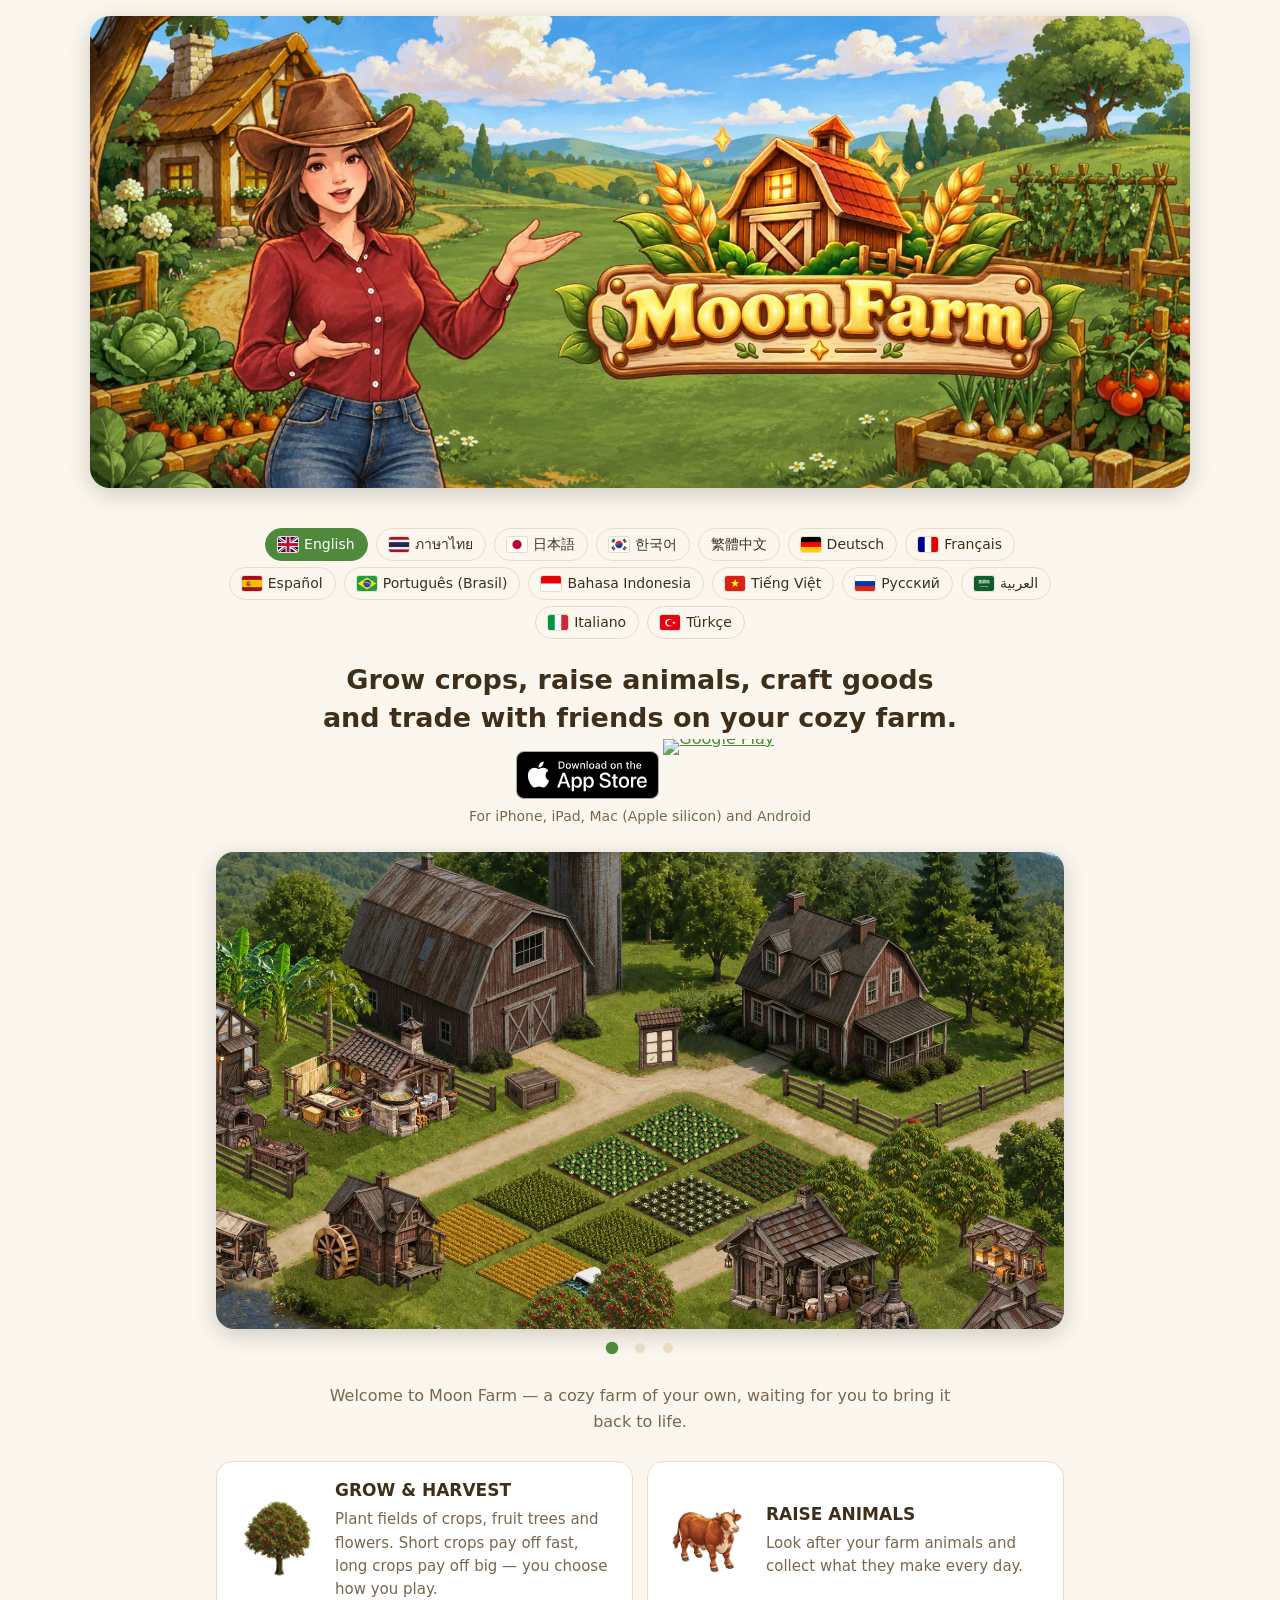
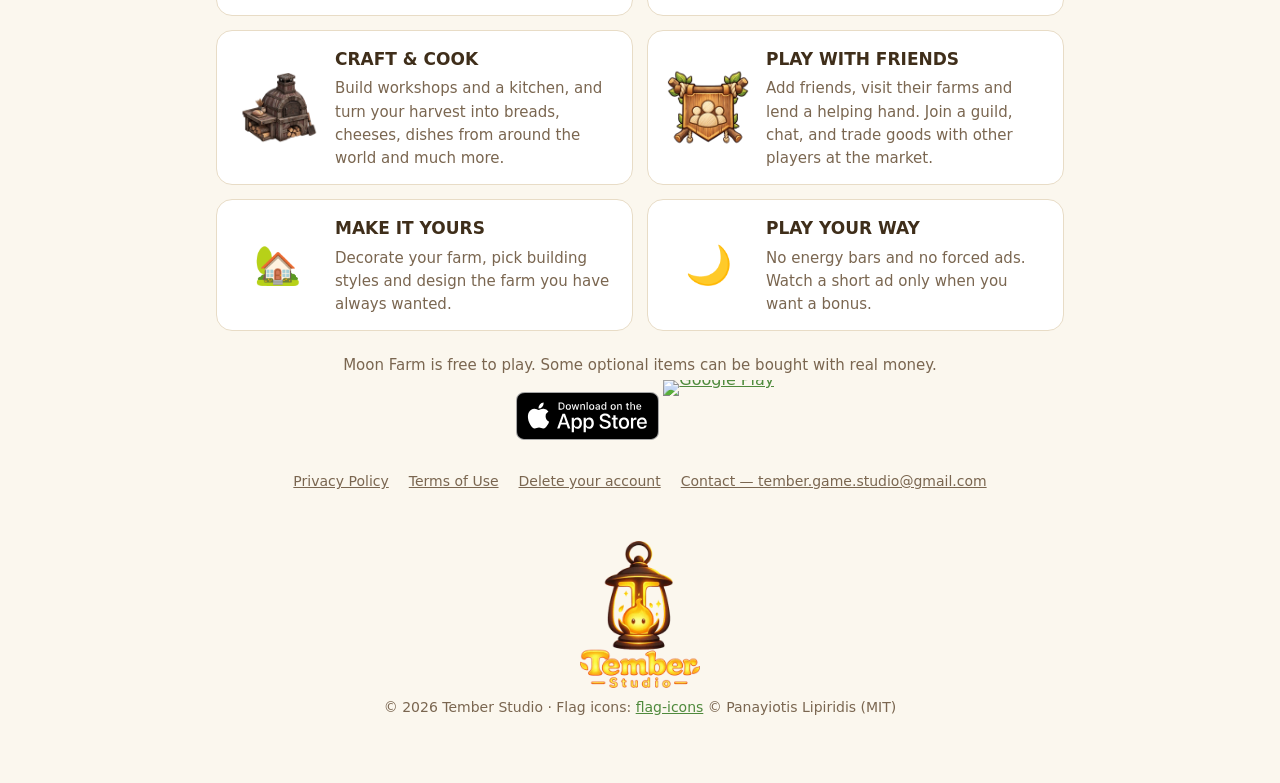
==== commit c195001d: "เทสรูปสกรีนช้อต" ====
--- a/index.html
+++ b/index.html
@@ -257,6 +257,14 @@
 <a href="mailto:tember.game.studio@gmail.com">İletişim — tember.game.studio@gmail.com</a>
 </div>
 </section>
+<div class="shots" id="shots" role="group" aria-roledescription="carousel" aria-label="Moon Farm screenshots">
+<div class="shots-stage">
+<img class="shot on" src="img/shot-1-800.webp" srcset="img/shot-1-800.webp 800w, img/shot-1.webp 1600w" sizes="(max-width: 880px) 100vw, 880px" width="1600" height="900" alt="Moon Farm screenshot 1">
+<img class="shot" src="img/shot-2-800.webp" srcset="img/shot-2-800.webp 800w, img/shot-2.webp 1600w" sizes="(max-width: 880px) 100vw, 880px" width="1600" height="900" alt="Moon Farm screenshot 2" loading="lazy">
+<img class="shot" src="img/shot-3-800.webp" srcset="img/shot-3-800.webp 800w, img/shot-3.webp 1600w" sizes="(max-width: 880px) 100vw, 880px" width="1600" height="900" alt="Moon Farm screenshot 3" loading="lazy">
+</div>
+<div class="shots-dots"><button type="button" aria-label="1"></button><button type="button" aria-label="2"></button><button type="button" aria-label="3"></button></div>
+</div>
 <footer><img class="studio" src="img/tember.webp" alt="Tember Studio" width="293" height="360">
 <p>© 2026 Tember Studio · Flag icons: <a href="https://github.com/lipis/flag-icons">flag-icons</a> © Panayiotis Lipiridis (MIT)</p></footer>
 <div id="soon" class="toast" role="status" aria-live="polite" hidden></div>
@@ -279,6 +287,8 @@
       if (on) a.setAttribute('aria-current', 'true'); else a.removeAttribute('aria-current');
     });
     var s = document.getElementById(id); document.documentElement.lang = s.getAttribute('lang') || id;
+    var shots = document.getElementById('shots'), plat = s.querySelector('.platforms');
+    if (shots && plat) plat.after(shots);
     var logo = document.getElementById('herologo');
     if (logo) {
       var H = { ar: 'ar', ja: 'ja', ko: 'ko', ru: 'ru', th: 'th', 'zh-Hant': 'zh' }[id] || 'en';
@@ -302,6 +312,32 @@
   });
   window.addEventListener('hashchange', function () { var h = decodeURIComponent(location.hash.slice(1)); if (ids.indexOf(h) > -1) show(h); });
   show(pick());
+  // Screenshot slideshow: loops forever; pauses on hover/focus/touch and when the tab is hidden; no autoplay if the visitor prefers reduced motion.
+  var box = document.getElementById('shots');
+  if (box) {
+    var slides = [].slice.call(box.querySelectorAll('.shot')), dots = [].slice.call(box.querySelectorAll('.shots-dots button'));
+    var cur = 0, tick = null, paused = false, still = window.matchMedia && matchMedia('(prefers-reduced-motion: reduce)').matches;
+    function go(n) {
+      cur = (n + slides.length) % slides.length;
+      slides.forEach(function (im, i) { im.classList.toggle('on', i === cur); });
+      dots.forEach(function (d, i) { d.classList.toggle('on', i === cur); if (i === cur) d.setAttribute('aria-current', 'true'); else d.removeAttribute('aria-current'); });
+    }
+    function play() { stop(); if (!still && !paused && !document.hidden) tick = setInterval(function () { go(cur + 1); }, 4500); }
+    function stop() { if (tick) { clearInterval(tick); tick = null; } }
+    dots.forEach(function (d, i) { d.addEventListener('click', function () { go(i); play(); }); });
+    box.addEventListener('mouseenter', function () { paused = true; stop(); });
+    box.addEventListener('mouseleave', function () { paused = false; play(); });
+    box.addEventListener('focusin', function () { paused = true; stop(); });
+    box.addEventListener('focusout', function () { paused = false; play(); });
+    var x0 = null;
+    box.addEventListener('touchstart', function (e) { x0 = e.touches[0].clientX; stop(); }, { passive: true });
+    box.addEventListener('touchend', function (e) {
+      if (x0 !== null) { var dx = e.changedTouches[0].clientX - x0; if (Math.abs(dx) > 40) go(cur + (dx < 0 ? 1 : -1)); }
+      x0 = null; play();
+    }, { passive: true });
+    document.addEventListener('visibilitychange', play);
+    go(0); play();
+  }
 })();
 </script>
 <!-- /i18n:script -->
--- a/style.css
+++ b/style.css
@@ -60,3 +60,15 @@
 body.home .links.legal a { display: inline; padding: 0; margin: 0; background: none; border: 0; border-radius: 0; font-weight: 400; font-size: 14px; color: var(--muted); text-decoration: underline; }
 .toast { position: fixed; left: 50%; bottom: 28px; transform: translateX(-50%); z-index: 10; background: var(--fg); color: var(--bg); padding: 10px 20px; border-radius: 999px; font-size: 15px; font-weight: 600; box-shadow: 0 6px 20px rgba(0, 0, 0, .25); max-width: calc(100vw - 32px); text-align: center; }
 .toast[hidden] { display: none; }
+
+/* Looping screenshot slideshow (2026-11-23) */
+.shots { margin: 24px 0 0; }
+.shots-stage { position: relative; aspect-ratio: 16 / 9; border-radius: 18px; overflow: hidden; background: var(--line); box-shadow: 0 6px 24px rgba(0, 0, 0, .18); }
+.shot { position: absolute; inset: 0; width: 100%; height: 100%; object-fit: cover; opacity: 0; transition: opacity .9s ease; }
+.shot.on { opacity: 1; }
+.shots-dots { display: flex; justify-content: center; gap: 2px; margin-top: 6px; }
+.shots-dots button { position: relative; width: 26px; height: 26px; padding: 0; border: 0; background: none; cursor: pointer; }
+.shots-dots button::before { content: ""; position: absolute; inset: 8px; border-radius: 50%; background: var(--line); transition: background .2s, transform .2s; }
+.shots-dots button.on::before { background: var(--accent); transform: scale(1.25); }
+.shots-dots button:focus-visible { outline: 3px solid var(--accent); outline-offset: 0; border-radius: 50%; }
+@media (prefers-reduced-motion: reduce) { .shot { transition: none; } .badge { transition: none; } }
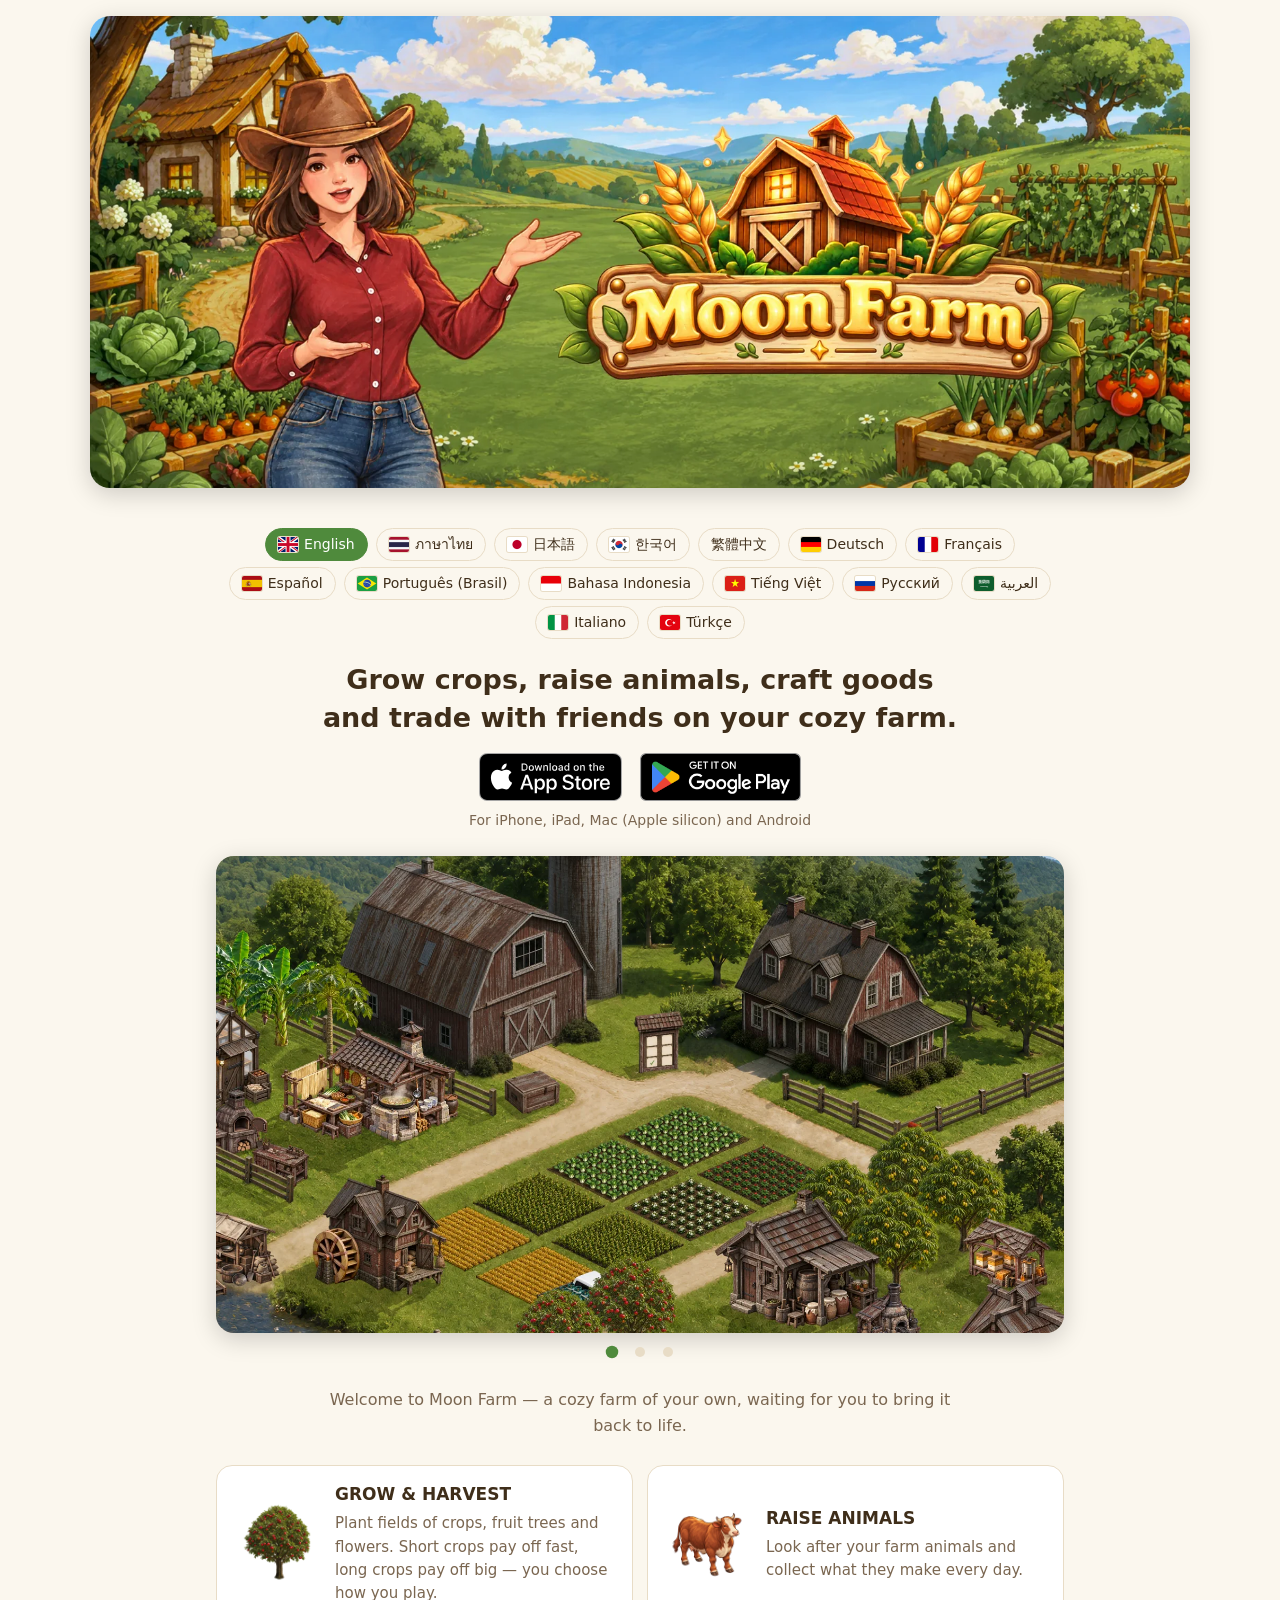
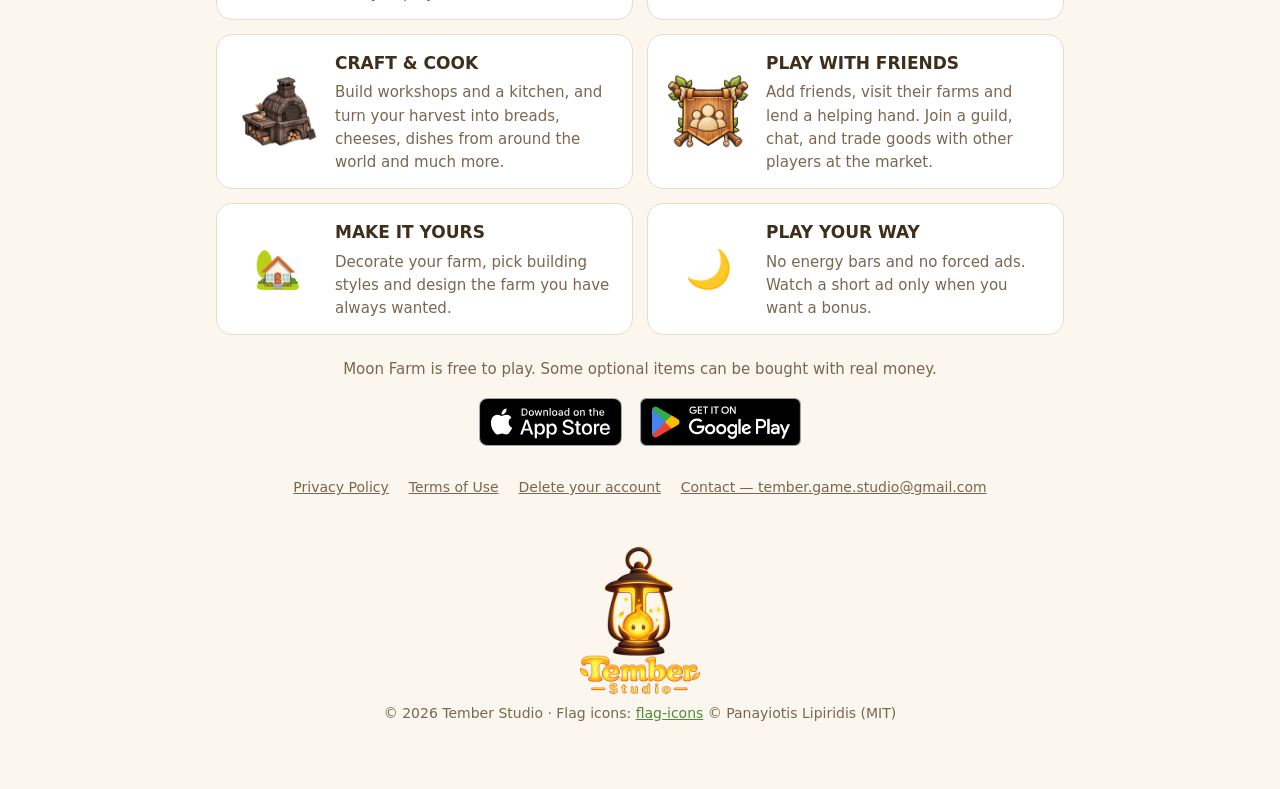
==== commit e164a4fa: "แก้ป้าย Google Play ให้สูงเท่า App Store และแก้ภาพสไลด์ไม่ให้มืดวาบตอนเลือน" ====
--- a/index.html
+++ b/index.html
@@ -19,13 +19,13 @@
 </header>
 <section id="en" lang="en" data-soon="Coming soon">
 <p class="tagline">Grow crops, raise animals, craft goods and trade with friends on your cozy farm.</p>
-<div class="cta"><a class="badge" data-store="apple" href="#download"><img src="img/badges/apple-en.svg" alt="App Store" height="48" loading="lazy"></a><a class="badge google" data-store="google" href="#download"><img src="img/badges/google-en.png" alt="Google Play" height="72" loading="lazy"></a></div>
+<div class="cta"><a class="badge" data-store="apple" href="#download"><img src="img/badges/apple-en.svg" alt="App Store" height="48" loading="lazy"></a><a class="badge google" data-store="google" href="#download"><img src="img/badges/google-en.png" alt="Google Play" height="48" loading="lazy"></a></div>
 <p class="platforms">For iPhone, iPad, Mac (Apple silicon) and Android</p>
 <p class="lead">Welcome to Moon Farm — a cozy farm of your own, waiting for you to bring it back to life.</p>
 <div class="features"><div class="feat"><img src="img/feat-grow.webp" alt="" width="84" height="84" loading="lazy"><div><h3>GROW &amp; HARVEST</h3><p>Plant fields of crops, fruit trees and flowers. Short crops pay off fast, long crops pay off big — you choose how you play.</p></div></div><div class="feat"><img src="img/feat-animals.webp" alt="" width="84" height="84" loading="lazy"><div><h3>RAISE ANIMALS</h3><p>Look after your farm animals and collect what they make every day.</p></div></div><div class="feat"><img src="img/feat-craft.webp" alt="" width="84" height="84" loading="lazy"><div><h3>CRAFT &amp; COOK</h3><p>Build workshops and a kitchen, and turn your harvest into breads, cheeses, dishes from around the world and much more.</p></div></div><div class="feat"><img src="img/feat-friends.webp" alt="" width="84" height="84" loading="lazy"><div><h3>PLAY WITH FRIENDS</h3><p>Add friends, visit their farms and lend a helping hand. Join a guild, chat, and trade goods with other players at the market.</p></div></div></div>
 <div class="calm"><div class="calm-item"><span class="emo" aria-hidden="true">🏡</span><div><h3>MAKE IT YOURS</h3><p>Decorate your farm, pick building styles and design the farm you have always wanted.</p></div></div><div class="calm-item"><span class="emo" aria-hidden="true">🌙</span><div><h3>PLAY YOUR WAY</h3><p>No energy bars and no forced ads. Watch a short ad only when you want a bonus.</p></div></div></div>
 <p class="free">Moon Farm is free to play. Some optional items can be bought with real money.</p>
-<div class="cta"><a class="badge" data-store="apple" href="#download"><img src="img/badges/apple-en.svg" alt="App Store" height="48" loading="lazy"></a><a class="badge google" data-store="google" href="#download"><img src="img/badges/google-en.png" alt="Google Play" height="72" loading="lazy"></a></div>
+<div class="cta"><a class="badge" data-store="apple" href="#download"><img src="img/badges/apple-en.svg" alt="App Store" height="48" loading="lazy"></a><a class="badge google" data-store="google" href="#download"><img src="img/badges/google-en.png" alt="Google Play" height="48" loading="lazy"></a></div>
 <div class="links legal">
 <a href="privacy.html">Privacy Policy</a>
 <a href="terms.html">Terms of Use</a>
@@ -35,13 +35,13 @@
 </section>
 <section id="th" lang="th" data-soon="เร็วๆ นี้">
 <p class="tagline">ปลูกพืช เลี้ยงสัตว์ แปรรูปสินค้า และค้าขายกับเพื่อนในฟาร์มแสนอบอุ่นของคุณ</p>
-<div class="cta"><a class="badge" data-store="apple" href="#download"><img src="img/badges/apple-th.svg" alt="App Store" height="48" loading="lazy"></a><a class="badge google" data-store="google" href="#download"><img src="img/badges/google-th.png" alt="Google Play" height="72" loading="lazy"></a></div>
+<div class="cta"><a class="badge" data-store="apple" href="#download"><img src="img/badges/apple-th.svg" alt="App Store" height="48" loading="lazy"></a><a class="badge google" data-store="google" href="#download"><img src="img/badges/google-th.png" alt="Google Play" height="48" loading="lazy"></a></div>
 <p class="platforms">สำหรับ iPhone, iPad, Mac (ชิป Apple) และ Android</p>
 <p class="lead">ยินดีต้อนรับสู่ Moon Farm — ฟาร์มอบอุ่นของคุณเอง ที่รอให้คุณมาฟื้นคืนชีวิตอีกครั้ง</p>
 <div class="features"><div class="feat"><img src="img/feat-grow.webp" alt="" width="84" height="84" loading="lazy"><div><h3>ปลูกและเก็บเกี่ยว</h3><p>ปลูกพืชไร่ ไม้ผล และดอกไม้ พืชโตไวได้ผลเร็ว พืชโตช้าได้ผลคุ้ม เลือกเล่นในแบบของคุณ</p></div></div><div class="feat"><img src="img/feat-animals.webp" alt="" width="84" height="84" loading="lazy"><div><h3>เลี้ยงสัตว์</h3><p>ดูแลสัตว์ในฟาร์ม แล้วเก็บผลผลิตจากพวกมันทุกวัน</p></div></div><div class="feat"><img src="img/feat-craft.webp" alt="" width="84" height="84" loading="lazy"><div><h3>แปรรูปและทำอาหาร</h3><p>สร้างโรงงานและครัว เปลี่ยนผลผลิตเป็นขนมปัง ชีส อาหารจากทั่วโลก และอีกมากมาย</p></div></div><div class="feat"><img src="img/feat-friends.webp" alt="" width="84" height="84" loading="lazy"><div><h3>เล่นกับเพื่อน</h3><p>เพิ่มเพื่อน ไปเยี่ยมและช่วยฟาร์มเพื่อน เข้ากิลด์ แชต และซื้อขายของกับผู้เล่นคนอื่นในตลาด</p></div></div></div>
 <div class="calm"><div class="calm-item"><span class="emo" aria-hidden="true">🏡</span><div><h3>แต่งฟาร์มในแบบคุณ</h3><p>ตกแต่งฟาร์ม เลือกสไตล์อาคาร และสร้างฟาร์มในฝันของคุณ</p></div></div><div class="calm-item"><span class="emo" aria-hidden="true">🌙</span><div><h3>เล่นตามจังหวะของคุณ</h3><p>ไม่มีแถบพลังงาน ไม่มีโฆษณาบังคับ ดูโฆษณาสั้น ๆ เฉพาะตอนที่อยากได้โบนัสเท่านั้น</p></div></div></div>
 <p class="free">Moon Farm เล่นฟรี มีไอเท็มเสริมบางอย่างที่ซื้อด้วยเงินจริงได้</p>
-<div class="cta"><a class="badge" data-store="apple" href="#download"><img src="img/badges/apple-th.svg" alt="App Store" height="48" loading="lazy"></a><a class="badge google" data-store="google" href="#download"><img src="img/badges/google-th.png" alt="Google Play" height="72" loading="lazy"></a></div>
+<div class="cta"><a class="badge" data-store="apple" href="#download"><img src="img/badges/apple-th.svg" alt="App Store" height="48" loading="lazy"></a><a class="badge google" data-store="google" href="#download"><img src="img/badges/google-th.png" alt="Google Play" height="48" loading="lazy"></a></div>
 <div class="links legal">
 <a href="privacy.html">นโยบายความเป็นส่วนตัว</a>
 <a href="terms.html">ข้อตกลงการใช้งาน</a>
@@ -51,13 +51,13 @@
 </section>
 <section id="ja" lang="ja" data-soon="近日公開">
 <p class="tagline">作物を育て、動物を飼い、品物を作って、仲間と取引しよう。ほっこり農場ライフ。</p>
-<div class="cta"><a class="badge" data-store="apple" href="#download"><img src="img/badges/apple-ja.svg" alt="App Store" height="48" loading="lazy"></a><a class="badge google" data-store="google" href="#download"><img src="img/badges/google-ja.png" alt="Google Play" height="72" loading="lazy"></a></div>
+<div class="cta"><a class="badge" data-store="apple" href="#download"><img src="img/badges/apple-ja.svg" alt="App Store" height="48" loading="lazy"></a><a class="badge google" data-store="google" href="#download"><img src="img/badges/google-ja.png" alt="Google Play" height="48" loading="lazy"></a></div>
 <p class="platforms">iPhone・iPad・Mac（Appleシリコン）・Android 対応</p>
 <p class="lead">Moon Farm へようこそ — あなたの手で再びにぎわいを取り戻す、ほっこりした自分だけの農場です。</p>
 <div class="features"><div class="feat"><img src="img/feat-grow.webp" alt="" width="84" height="84" loading="lazy"><div><h3>育てて収穫</h3><p>畑の作物、果樹、花を育てましょう。早く育つ作物はすぐに稼げて、じっくり育つ作物は大きく稼げます。遊び方はあなた次第。</p></div></div><div class="feat"><img src="img/feat-animals.webp" alt="" width="84" height="84" loading="lazy"><div><h3>動物を育てる</h3><p>農場の動物たちのお世話をして、毎日の恵みを集めましょう。</p></div></div><div class="feat"><img src="img/feat-craft.webp" alt="" width="84" height="84" loading="lazy"><div><h3>加工と料理</h3><p>工房とキッチンを建てて、収穫物をパンやチーズ、世界の料理などに変えましょう。</p></div></div><div class="feat"><img src="img/feat-friends.webp" alt="" width="84" height="84" loading="lazy"><div><h3>フレンドと遊ぶ</h3><p>フレンドを追加して農場を訪れ、お手伝いしましょう。ギルドに入ってチャットし、マーケットで他のプレイヤーと取引できます。</p></div></div></div>
 <div class="calm"><div class="calm-item"><span class="emo" aria-hidden="true">🏡</span><div><h3>自分らしく</h3><p>農場を飾り、建物のスタイルを選んで、理想の農場を作りましょう。</p></div></div><div class="calm-item"><span class="emo" aria-hidden="true">🌙</span><div><h3>自分のペースで</h3><p>スタミナ制なし、強制広告なし。ボーナスがほしい時だけ短い広告を見られます。</p></div></div></div>
 <p class="free">Moon Farm は基本プレイ無料です。一部のアイテムは任意で購入できます。</p>
-<div class="cta"><a class="badge" data-store="apple" href="#download"><img src="img/badges/apple-ja.svg" alt="App Store" height="48" loading="lazy"></a><a class="badge google" data-store="google" href="#download"><img src="img/badges/google-ja.png" alt="Google Play" height="72" loading="lazy"></a></div>
+<div class="cta"><a class="badge" data-store="apple" href="#download"><img src="img/badges/apple-ja.svg" alt="App Store" height="48" loading="lazy"></a><a class="badge google" data-store="google" href="#download"><img src="img/badges/google-ja.png" alt="Google Play" height="48" loading="lazy"></a></div>
 <div class="links legal">
 <a href="privacy.html">プライバシーポリシー</a>
 <a href="terms.html">利用規約</a>
@@ -67,13 +67,13 @@
 </section>
 <section id="ko" lang="ko" data-soon="곧 만나요">
 <p class="tagline">작물을 키우고, 동물을 돌보고, 물건을 만들어 친구와 거래하는 아늑한 농장!</p>
-<div class="cta"><a class="badge" data-store="apple" href="#download"><img src="img/badges/apple-ko.svg" alt="App Store" height="48" loading="lazy"></a><a class="badge google" data-store="google" href="#download"><img src="img/badges/google-ko.png" alt="Google Play" height="72" loading="lazy"></a></div>
+<div class="cta"><a class="badge" data-store="apple" href="#download"><img src="img/badges/apple-ko.svg" alt="App Store" height="48" loading="lazy"></a><a class="badge google" data-store="google" href="#download"><img src="img/badges/google-ko.png" alt="Google Play" height="48" loading="lazy"></a></div>
 <p class="platforms">iPhone, iPad, Mac(Apple 실리콘), Android 지원</p>
 <p class="lead">Moon Farm에 오신 것을 환영합니다 — 당신의 손길로 다시 살아날 아늑한 나만의 농장입니다.</p>
 <div class="features"><div class="feat"><img src="img/feat-grow.webp" alt="" width="84" height="84" loading="lazy"><div><h3>키우고 수확하기</h3><p>밭작물, 과일나무, 꽃을 키워 보세요. 빨리 자라는 작물은 금방, 오래 자라는 작물은 크게 벌 수 있어요. 플레이 방식은 자유!</p></div></div><div class="feat"><img src="img/feat-animals.webp" alt="" width="84" height="84" loading="lazy"><div><h3>동물 키우기</h3><p>농장 동물들을 돌보고 매일 만들어 내는 생산물을 모으세요.</p></div></div><div class="feat"><img src="img/feat-craft.webp" alt="" width="84" height="84" loading="lazy"><div><h3>가공과 요리</h3><p>작업장과 주방을 지어 수확물을 빵, 치즈, 세계 각국의 요리 등으로 만들어 보세요.</p></div></div><div class="feat"><img src="img/feat-friends.webp" alt="" width="84" height="84" loading="lazy"><div><h3>친구와 함께</h3><p>친구를 추가하고 농장을 방문해 도와주세요. 길드에 들어가 채팅하고 마켓에서 다른 플레이어와 거래하세요.</p></div></div></div>
 <div class="calm"><div class="calm-item"><span class="emo" aria-hidden="true">🏡</span><div><h3>나만의 농장</h3><p>농장을 꾸미고 건물 스타일을 골라 꿈꾸던 농장을 만들어 보세요.</p></div></div><div class="calm-item"><span class="emo" aria-hidden="true">🌙</span><div><h3>내 페이스대로</h3><p>에너지 제한도, 강제 광고도 없어요. 보너스가 필요할 때만 짧은 광고를 보면 됩니다.</p></div></div></div>
 <p class="free">Moon Farm은 무료로 플레이할 수 있으며, 일부 아이템은 유료로 구매할 수 있습니다.</p>
-<div class="cta"><a class="badge" data-store="apple" href="#download"><img src="img/badges/apple-ko.svg" alt="App Store" height="48" loading="lazy"></a><a class="badge google" data-store="google" href="#download"><img src="img/badges/google-ko.png" alt="Google Play" height="72" loading="lazy"></a></div>
+<div class="cta"><a class="badge" data-store="apple" href="#download"><img src="img/badges/apple-ko.svg" alt="App Store" height="48" loading="lazy"></a><a class="badge google" data-store="google" href="#download"><img src="img/badges/google-ko.png" alt="Google Play" height="48" loading="lazy"></a></div>
 <div class="links legal">
 <a href="privacy.html">개인정보 처리방침</a>
 <a href="terms.html">이용약관</a>
@@ -83,13 +83,13 @@
 </section>
 <section id="zh-Hant" lang="zh-Hant" data-soon="即將推出">
 <p class="tagline">種作物、養動物、做商品，和朋友一起交易，打造溫馨的專屬農場！</p>
-<div class="cta"><a class="badge" data-store="apple" href="#download"><img src="img/badges/apple-zh-Hant.svg" alt="App Store" height="48" loading="lazy"></a><a class="badge google" data-store="google" href="#download"><img src="img/badges/google-zh-Hant.png" alt="Google Play" height="72" loading="lazy"></a></div>
+<div class="cta"><a class="badge" data-store="apple" href="#download"><img src="img/badges/apple-zh-Hant.svg" alt="App Store" height="48" loading="lazy"></a><a class="badge google" data-store="google" href="#download"><img src="img/badges/google-zh-Hant.png" alt="Google Play" height="48" loading="lazy"></a></div>
 <p class="platforms">支援 iPhone、iPad、Mac（Apple 晶片）與 Android</p>
 <p class="lead">歡迎來到 Moon Farm — 一座等你讓它重新熱鬧起來的溫馨專屬農場。</p>
 <div class="features"><div class="feat"><img src="img/feat-grow.webp" alt="" width="84" height="84" loading="lazy"><div><h3>種植與收成</h3><p>種植作物、果樹與花朵。成長快的作物賺得快，成長慢的作物賺得多，玩法由你決定。</p></div></div><div class="feat"><img src="img/feat-animals.webp" alt="" width="84" height="84" loading="lazy"><div><h3>飼養動物</h3><p>照顧農場裡的動物，每天收集牠們的產物。</p></div></div><div class="feat"><img src="img/feat-craft.webp" alt="" width="84" height="84" loading="lazy"><div><h3>加工與料理</h3><p>建造工坊和廚房，把收成做成麵包、起司、世界各地的料理等等。</p></div></div><div class="feat"><img src="img/feat-friends.webp" alt="" width="84" height="84" loading="lazy"><div><h3>和朋友一起玩</h3><p>加好友、拜訪並幫忙他們的農場。加入公會聊天，並在市集與其他玩家交易。</p></div></div></div>
 <div class="calm"><div class="calm-item"><span class="emo" aria-hidden="true">🏡</span><div><h3>打造你的風格</h3><p>裝飾農場、挑選建築風格，打造你夢想中的農場。</p></div></div><div class="calm-item"><span class="emo" aria-hidden="true">🌙</span><div><h3>依你的步調</h3><p>沒有體力限制，也沒有強制廣告。只有想要獎勵時才看短廣告。</p></div></div></div>
 <p class="free">Moon Farm 可免費遊玩，部分選購道具可用真實貨幣購買。</p>
-<div class="cta"><a class="badge" data-store="apple" href="#download"><img src="img/badges/apple-zh-Hant.svg" alt="App Store" height="48" loading="lazy"></a><a class="badge google" data-store="google" href="#download"><img src="img/badges/google-zh-Hant.png" alt="Google Play" height="72" loading="lazy"></a></div>
+<div class="cta"><a class="badge" data-store="apple" href="#download"><img src="img/badges/apple-zh-Hant.svg" alt="App Store" height="48" loading="lazy"></a><a class="badge google" data-store="google" href="#download"><img src="img/badges/google-zh-Hant.png" alt="Google Play" height="48" loading="lazy"></a></div>
 <div class="links legal">
 <a href="privacy.html">隱私權政策</a>
 <a href="terms.html">使用條款</a>
@@ -99,13 +99,13 @@
 </section>
 <section id="de" lang="de" data-soon="Demnächst verfügbar">
 <p class="tagline">Baue an, halte Tiere, stelle Waren her und handle mit Freunden auf deinem Hof!</p>
-<div class="cta"><a class="badge" data-store="apple" href="#download"><img src="img/badges/apple-de.svg" alt="App Store" height="48" loading="lazy"></a><a class="badge google" data-store="google" href="#download"><img src="img/badges/google-de.png" alt="Google Play" height="72" loading="lazy"></a></div>
+<div class="cta"><a class="badge" data-store="apple" href="#download"><img src="img/badges/apple-de.svg" alt="App Store" height="48" loading="lazy"></a><a class="badge google" data-store="google" href="#download"><img src="img/badges/google-de.png" alt="Google Play" height="48" loading="lazy"></a></div>
 <p class="platforms">Für iPhone, iPad, Mac (Apple Silicon) und Android</p>
 <p class="lead">Willkommen auf Moon Farm — deinem eigenen gemütlichen Hof, der darauf wartet, wieder zum Leben erweckt zu werden.</p>
 <div class="features"><div class="feat"><img src="img/feat-grow.webp" alt="" width="84" height="84" loading="lazy"><div><h3>ANBAUEN &amp; ERNTEN</h3><p>Pflanze Felder, Obstbäume und Blumen an. Schnelle Pflanzen bringen schnell Geld, langsame bringen viel — du entscheidest, wie du spielst.</p></div></div><div class="feat"><img src="img/feat-animals.webp" alt="" width="84" height="84" loading="lazy"><div><h3>TIERE HALTEN</h3><p>Kümmere dich um deine Hoftiere und sammle jeden Tag, was sie erzeugen.</p></div></div><div class="feat"><img src="img/feat-craft.webp" alt="" width="84" height="84" loading="lazy"><div><h3>HERSTELLEN &amp; KOCHEN</h3><p>Baue Werkstätten und eine Küche und verarbeite deine Ernte zu Brot, Käse, Gerichten aus aller Welt und vielem mehr.</p></div></div><div class="feat"><img src="img/feat-friends.webp" alt="" width="84" height="84" loading="lazy"><div><h3>MIT FREUNDEN SPIELEN</h3><p>Füge Freunde hinzu, besuche ihre Höfe und hilf ihnen. Tritt einer Gilde bei, chatte und handle auf dem Markt mit anderen Spielern.</p></div></div></div>
 <div class="calm"><div class="calm-item"><span class="emo" aria-hidden="true">🏡</span><div><h3>DEIN STIL</h3><p>Dekoriere deinen Hof, wähle Gebäudestile und gestalte den Hof deiner Träume.</p></div></div><div class="calm-item"><span class="emo" aria-hidden="true">🌙</span><div><h3>DEIN TEMPO</h3><p>Keine Energieleisten und keine erzwungene Werbung. Sieh dir nur dann ein kurzes Video an, wenn du einen Bonus willst.</p></div></div></div>
 <p class="free">Moon Farm ist kostenlos spielbar. Einige optionale Gegenstände können mit echtem Geld gekauft werden.</p>
-<div class="cta"><a class="badge" data-store="apple" href="#download"><img src="img/badges/apple-de.svg" alt="App Store" height="48" loading="lazy"></a><a class="badge google" data-store="google" href="#download"><img src="img/badges/google-de.png" alt="Google Play" height="72" loading="lazy"></a></div>
+<div class="cta"><a class="badge" data-store="apple" href="#download"><img src="img/badges/apple-de.svg" alt="App Store" height="48" loading="lazy"></a><a class="badge google" data-store="google" href="#download"><img src="img/badges/google-de.png" alt="Google Play" height="48" loading="lazy"></a></div>
 <div class="links legal">
 <a href="privacy.html">Datenschutzerklärung</a>
 <a href="terms.html">Nutzungsbedingungen</a>
@@ -115,13 +115,13 @@
 </section>
 <section id="fr" lang="fr" data-soon="Bientôt disponible">
 <p class="tagline">Cultive, élève des animaux, fabrique des produits et échange avec tes amis !</p>
-<div class="cta"><a class="badge" data-store="apple" href="#download"><img src="img/badges/apple-fr.svg" alt="App Store" height="48" loading="lazy"></a><a class="badge google" data-store="google" href="#download"><img src="img/badges/google-fr.png" alt="Google Play" height="72" loading="lazy"></a></div>
+<div class="cta"><a class="badge" data-store="apple" href="#download"><img src="img/badges/apple-fr.svg" alt="App Store" height="48" loading="lazy"></a><a class="badge google" data-store="google" href="#download"><img src="img/badges/google-fr.png" alt="Google Play" height="48" loading="lazy"></a></div>
 <p class="platforms">Pour iPhone, iPad, Mac (puce Apple) et Android</p>
 <p class="lead">Bienvenue à Moon Farm — ta propre ferme douillette, qui n’attend que toi pour reprendre vie.</p>
 <div class="features"><div class="feat"><img src="img/feat-grow.webp" alt="" width="84" height="84" loading="lazy"><div><h3>CULTIVE &amp; RÉCOLTE</h3><p>Plante des cultures, des arbres fruitiers et des fleurs. Les cultures rapides rapportent vite, les longues rapportent gros — tu choisis ta façon de jouer.</p></div></div><div class="feat"><img src="img/feat-animals.webp" alt="" width="84" height="84" loading="lazy"><div><h3>ÉLÈVE DES ANIMAUX</h3><p>Prends soin des animaux de ta ferme et récolte chaque jour ce qu’ils produisent.</p></div></div><div class="feat"><img src="img/feat-craft.webp" alt="" width="84" height="84" loading="lazy"><div><h3>FABRIQUE &amp; CUISINE</h3><p>Construis des ateliers et une cuisine, et transforme ta récolte en pains, fromages, plats du monde entier et bien plus.</p></div></div><div class="feat"><img src="img/feat-friends.webp" alt="" width="84" height="84" loading="lazy"><div><h3>JOUE AVEC TES AMIS</h3><p>Ajoute des amis, visite leurs fermes et donne-leur un coup de main. Rejoins une guilde, discute et échange avec d’autres joueurs au marché.</p></div></div></div>
 <div class="calm"><div class="calm-item"><span class="emo" aria-hidden="true">🏡</span><div><h3>À TON IMAGE</h3><p>Décore ta ferme, choisis le style des bâtiments et crée la ferme de tes rêves.</p></div></div><div class="calm-item"><span class="emo" aria-hidden="true">🌙</span><div><h3>À TON RYTHME</h3><p>Pas de barre d’énergie ni de pubs imposées. Regarde une courte pub seulement quand tu veux un bonus.</p></div></div></div>
 <p class="free">Moon Farm est gratuit. Certains objets facultatifs peuvent être achetés avec de l’argent réel.</p>
-<div class="cta"><a class="badge" data-store="apple" href="#download"><img src="img/badges/apple-fr.svg" alt="App Store" height="48" loading="lazy"></a><a class="badge google" data-store="google" href="#download"><img src="img/badges/google-fr.png" alt="Google Play" height="72" loading="lazy"></a></div>
+<div class="cta"><a class="badge" data-store="apple" href="#download"><img src="img/badges/apple-fr.svg" alt="App Store" height="48" loading="lazy"></a><a class="badge google" data-store="google" href="#download"><img src="img/badges/google-fr.png" alt="Google Play" height="48" loading="lazy"></a></div>
 <div class="links legal">
 <a href="privacy.html">Politique de confidentialité</a>
 <a href="terms.html">Conditions d'utilisation</a>
@@ -131,13 +131,13 @@
 </section>
 <section id="es" lang="es" data-soon="Próximamente">
 <p class="tagline">Cultiva, cría animales, fabrica productos y comercia con amigos en tu granja.</p>
-<div class="cta"><a class="badge" data-store="apple" href="#download"><img src="img/badges/apple-es.svg" alt="App Store" height="48" loading="lazy"></a><a class="badge google" data-store="google" href="#download"><img src="img/badges/google-es.png" alt="Google Play" height="72" loading="lazy"></a></div>
+<div class="cta"><a class="badge" data-store="apple" href="#download"><img src="img/badges/apple-es.svg" alt="App Store" height="48" loading="lazy"></a><a class="badge google" data-store="google" href="#download"><img src="img/badges/google-es.png" alt="Google Play" height="48" loading="lazy"></a></div>
 <p class="platforms">Para iPhone, iPad, Mac (chip Apple) y Android</p>
 <p class="lead">Bienvenido a Moon Farm: tu propia granja acogedora, esperando a que le devuelvas la vida.</p>
 <div class="features"><div class="feat"><img src="img/feat-grow.webp" alt="" width="84" height="84" loading="lazy"><div><h3>CULTIVA Y COSECHA</h3><p>Planta cultivos, árboles frutales y flores. Los cultivos rápidos dan ganancias pronto y los lentos dan más: tú eliges cómo jugar.</p></div></div><div class="feat"><img src="img/feat-animals.webp" alt="" width="84" height="84" loading="lazy"><div><h3>CRÍA ANIMALES</h3><p>Cuida de los animales de tu granja y recoge cada día lo que producen.</p></div></div><div class="feat"><img src="img/feat-craft.webp" alt="" width="84" height="84" loading="lazy"><div><h3>FABRICA Y COCINA</h3><p>Construye talleres y una cocina, y convierte tu cosecha en panes, quesos, platos de todo el mundo y mucho más.</p></div></div><div class="feat"><img src="img/feat-friends.webp" alt="" width="84" height="84" loading="lazy"><div><h3>JUEGA CON AMIGOS</h3><p>Añade amigos, visita sus granjas y échales una mano. Únete a un gremio, chatea y comercia con otros jugadores en el mercado.</p></div></div></div>
 <div class="calm"><div class="calm-item"><span class="emo" aria-hidden="true">🏡</span><div><h3>A TU ESTILO</h3><p>Decora tu granja, elige estilos de edificios y crea la granja de tus sueños.</p></div></div><div class="calm-item"><span class="emo" aria-hidden="true">🌙</span><div><h3>A TU RITMO</h3><p>Sin barras de energía ni anuncios obligatorios. Mira un anuncio corto solo cuando quieras un extra.</p></div></div></div>
 <p class="free">Moon Farm es gratis. Algunos objetos opcionales pueden comprarse con dinero real.</p>
-<div class="cta"><a class="badge" data-store="apple" href="#download"><img src="img/badges/apple-es.svg" alt="App Store" height="48" loading="lazy"></a><a class="badge google" data-store="google" href="#download"><img src="img/badges/google-es.png" alt="Google Play" height="72" loading="lazy"></a></div>
+<div class="cta"><a class="badge" data-store="apple" href="#download"><img src="img/badges/apple-es.svg" alt="App Store" height="48" loading="lazy"></a><a class="badge google" data-store="google" href="#download"><img src="img/badges/google-es.png" alt="Google Play" height="48" loading="lazy"></a></div>
 <div class="links legal">
 <a href="privacy.html">Política de privacidad</a>
 <a href="terms.html">Términos de uso</a>
@@ -147,13 +147,13 @@
 </section>
 <section id="pt-BR" lang="pt-BR" data-soon="Em breve">
 <p class="tagline">Plante, crie animais, produza itens e negocie com amigos na sua fazenda.</p>
-<div class="cta"><a class="badge" data-store="apple" href="#download"><img src="img/badges/apple-pt-BR.svg" alt="App Store" height="48" loading="lazy"></a><a class="badge google" data-store="google" href="#download"><img src="img/badges/google-pt-BR.png" alt="Google Play" height="72" loading="lazy"></a></div>
+<div class="cta"><a class="badge" data-store="apple" href="#download"><img src="img/badges/apple-pt-BR.svg" alt="App Store" height="48" loading="lazy"></a><a class="badge google" data-store="google" href="#download"><img src="img/badges/google-pt-BR.png" alt="Google Play" height="48" loading="lazy"></a></div>
 <p class="platforms">Para iPhone, iPad, Mac (chip Apple) e Android</p>
 <p class="lead">Bem-vindo à Moon Farm — sua própria fazenda aconchegante, esperando você trazê-la de volta à vida.</p>
 <div class="features"><div class="feat"><img src="img/feat-grow.webp" alt="" width="84" height="84" loading="lazy"><div><h3>PLANTE E COLHA</h3><p>Plante lavouras, árvores frutíferas e flores. Plantas rápidas rendem logo e as demoradas rendem mais — você escolhe como jogar.</p></div></div><div class="feat"><img src="img/feat-animals.webp" alt="" width="84" height="84" loading="lazy"><div><h3>CRIE ANIMAIS</h3><p>Cuide dos animais da fazenda e colete o que eles produzem todos os dias.</p></div></div><div class="feat"><img src="img/feat-craft.webp" alt="" width="84" height="84" loading="lazy"><div><h3>PRODUZA E COZINHE</h3><p>Construa oficinas e uma cozinha e transforme sua colheita em pães, queijos, pratos do mundo todo e muito mais.</p></div></div><div class="feat"><img src="img/feat-friends.webp" alt="" width="84" height="84" loading="lazy"><div><h3>JOGUE COM AMIGOS</h3><p>Adicione amigos, visite as fazendas deles e dê uma ajuda. Entre em uma guilda, converse e negocie com outros jogadores no mercado.</p></div></div></div>
 <div class="calm"><div class="calm-item"><span class="emo" aria-hidden="true">🏡</span><div><h3>DO SEU JEITO</h3><p>Decore sua fazenda, escolha estilos de construções e monte a fazenda dos seus sonhos.</p></div></div><div class="calm-item"><span class="emo" aria-hidden="true">🌙</span><div><h3>NO SEU RITMO</h3><p>Sem barra de energia e sem anúncios forçados. Assista a um anúncio curto só quando quiser um bônus.</p></div></div></div>
 <p class="free">Moon Farm é gratuito. Alguns itens opcionais podem ser comprados com dinheiro real.</p>
-<div class="cta"><a class="badge" data-store="apple" href="#download"><img src="img/badges/apple-pt-BR.svg" alt="App Store" height="48" loading="lazy"></a><a class="badge google" data-store="google" href="#download"><img src="img/badges/google-pt-BR.png" alt="Google Play" height="72" loading="lazy"></a></div>
+<div class="cta"><a class="badge" data-store="apple" href="#download"><img src="img/badges/apple-pt-BR.svg" alt="App Store" height="48" loading="lazy"></a><a class="badge google" data-store="google" href="#download"><img src="img/badges/google-pt-BR.png" alt="Google Play" height="48" loading="lazy"></a></div>
 <div class="links legal">
 <a href="privacy.html">Política de Privacidade</a>
 <a href="terms.html">Termos de Uso</a>
@@ -163,13 +163,13 @@
 </section>
 <section id="id" lang="id" data-soon="Segera hadir">
 <p class="tagline">Tanam, pelihara hewan, buat barang, dan berdagang bersama teman di kebunmu.</p>
-<div class="cta"><a class="badge" data-store="apple" href="#download"><img src="img/badges/apple-id.svg" alt="App Store" height="48" loading="lazy"></a><a class="badge google" data-store="google" href="#download"><img src="img/badges/google-id.png" alt="Google Play" height="72" loading="lazy"></a></div>
+<div class="cta"><a class="badge" data-store="apple" href="#download"><img src="img/badges/apple-id.svg" alt="App Store" height="48" loading="lazy"></a><a class="badge google" data-store="google" href="#download"><img src="img/badges/google-id.png" alt="Google Play" height="48" loading="lazy"></a></div>
 <p class="platforms">Untuk iPhone, iPad, Mac (chip Apple), dan Android</p>
 <p class="lead">Selamat datang di Moon Farm — kebun nyamanmu sendiri yang menunggu untuk kamu hidupkan kembali.</p>
 <div class="features"><div class="feat"><img src="img/feat-grow.webp" alt="" width="84" height="84" loading="lazy"><div><h3>TANAM &amp; PANEN</h3><p>Tanam sayuran, pohon buah, dan bunga. Tanaman cepat untung cepat, tanaman lama untung besar — kamu yang pilih cara bermain.</p></div></div><div class="feat"><img src="img/feat-animals.webp" alt="" width="84" height="84" loading="lazy"><div><h3>PELIHARA HEWAN</h3><p>Rawat hewan ternakmu dan kumpulkan hasilnya setiap hari.</p></div></div><div class="feat"><img src="img/feat-craft.webp" alt="" width="84" height="84" loading="lazy"><div><h3>OLAH &amp; MASAK</h3><p>Bangun bengkel dan dapur, lalu ubah hasil panen menjadi roti, keju, masakan dari seluruh dunia, dan banyak lagi.</p></div></div><div class="feat"><img src="img/feat-friends.webp" alt="" width="84" height="84" loading="lazy"><div><h3>MAIN BERSAMA TEMAN</h3><p>Tambah teman, kunjungi dan bantu kebun mereka. Gabung guild, mengobrol, dan berdagang dengan pemain lain di pasar.</p></div></div></div>
 <div class="calm"><div class="calm-item"><span class="emo" aria-hidden="true">🏡</span><div><h3>SESUAI GAYAMU</h3><p>Hias kebunmu, pilih gaya bangunan, dan wujudkan kebun impianmu.</p></div></div><div class="calm-item"><span class="emo" aria-hidden="true">🌙</span><div><h3>SESUAI RITMEMU</h3><p>Tanpa batas energi dan tanpa iklan paksa. Tonton iklan singkat hanya saat kamu ingin bonus.</p></div></div></div>
 <p class="free">Moon Farm gratis dimainkan. Beberapa item opsional dapat dibeli dengan uang sungguhan.</p>
-<div class="cta"><a class="badge" data-store="apple" href="#download"><img src="img/badges/apple-id.svg" alt="App Store" height="48" loading="lazy"></a><a class="badge google" data-store="google" href="#download"><img src="img/badges/google-id.png" alt="Google Play" height="72" loading="lazy"></a></div>
+<div class="cta"><a class="badge" data-store="apple" href="#download"><img src="img/badges/apple-id.svg" alt="App Store" height="48" loading="lazy"></a><a class="badge google" data-store="google" href="#download"><img src="img/badges/google-id.png" alt="Google Play" height="48" loading="lazy"></a></div>
 <div class="links legal">
 <a href="privacy.html">Kebijakan Privasi</a>
 <a href="terms.html">Ketentuan Penggunaan</a>
@@ -179,13 +179,13 @@
 </section>
 <section id="vi" lang="vi" data-soon="Sắp ra mắt">
 <p class="tagline">Trồng trọt, nuôi thú, chế biến và giao thương với bạn bè trong nông trại ấm áp.</p>
-<div class="cta"><a class="badge" data-store="apple" href="#download"><img src="img/badges/apple-vi.svg" alt="App Store" height="48" loading="lazy"></a><a class="badge google" data-store="google" href="#download"><img src="img/badges/google-vi.png" alt="Google Play" height="72" loading="lazy"></a></div>
+<div class="cta"><a class="badge" data-store="apple" href="#download"><img src="img/badges/apple-vi.svg" alt="App Store" height="48" loading="lazy"></a><a class="badge google" data-store="google" href="#download"><img src="img/badges/google-vi.png" alt="Google Play" height="48" loading="lazy"></a></div>
 <p class="platforms">Dành cho iPhone, iPad, Mac (chip Apple) và Android</p>
 <p class="lead">Chào mừng đến với Moon Farm — nông trại ấm cúng của riêng bạn, đang chờ bạn mang sức sống trở lại.</p>
 <div class="features"><div class="feat"><img src="img/feat-grow.webp" alt="" width="84" height="84" loading="lazy"><div><h3>TRỒNG &amp; THU HOẠCH</h3><p>Trồng cây trên ruộng, cây ăn quả và hoa. Cây ngắn ngày thu lời nhanh, cây dài ngày thu lời lớn — bạn chọn cách chơi.</p></div></div><div class="feat"><img src="img/feat-animals.webp" alt="" width="84" height="84" loading="lazy"><div><h3>NUÔI THÚ</h3><p>Chăm sóc vật nuôi trong nông trại và thu sản phẩm của chúng mỗi ngày.</p></div></div><div class="feat"><img src="img/feat-craft.webp" alt="" width="84" height="84" loading="lazy"><div><h3>CHẾ BIẾN &amp; NẤU ĂN</h3><p>Xây xưởng và bếp, biến nông sản thành bánh mì, phô mai, món ăn khắp thế giới và nhiều hơn nữa.</p></div></div><div class="feat"><img src="img/feat-friends.webp" alt="" width="84" height="84" loading="lazy"><div><h3>CHƠI CÙNG BẠN BÈ</h3><p>Kết bạn, ghé thăm và giúp nông trại của bạn bè. Vào hội, trò chuyện và giao thương với người chơi khác ở chợ.</p></div></div></div>
 <div class="calm"><div class="calm-item"><span class="emo" aria-hidden="true">🏡</span><div><h3>THEO PHONG CÁCH CỦA BẠN</h3><p>Trang trí nông trại, chọn kiểu công trình và tạo nên nông trại mơ ước.</p></div></div><div class="calm-item"><span class="emo" aria-hidden="true">🌙</span><div><h3>THEO NHỊP CỦA BẠN</h3><p>Không giới hạn năng lượng, không quảng cáo bắt buộc. Chỉ xem quảng cáo ngắn khi bạn muốn nhận thưởng.</p></div></div></div>
 <p class="free">Moon Farm miễn phí. Một số vật phẩm tùy chọn có thể mua bằng tiền thật.</p>
-<div class="cta"><a class="badge" data-store="apple" href="#download"><img src="img/badges/apple-vi.svg" alt="App Store" height="48" loading="lazy"></a><a class="badge google" data-store="google" href="#download"><img src="img/badges/google-vi.png" alt="Google Play" height="72" loading="lazy"></a></div>
+<div class="cta"><a class="badge" data-store="apple" href="#download"><img src="img/badges/apple-vi.svg" alt="App Store" height="48" loading="lazy"></a><a class="badge google" data-store="google" href="#download"><img src="img/badges/google-vi.png" alt="Google Play" height="48" loading="lazy"></a></div>
 <div class="links legal">
 <a href="privacy.html">Chính sách quyền riêng tư</a>
 <a href="terms.html">Điều khoản sử dụng</a>
@@ -195,13 +195,13 @@
 </section>
 <section id="ru" lang="ru" data-soon="Скоро">
 <p class="tagline">Выращивай урожай, разводи животных, создавай товары и торгуй с друзьями!</p>
-<div class="cta"><a class="badge" data-store="apple" href="#download"><img src="img/badges/apple-ru.svg" alt="App Store" height="48" loading="lazy"></a><a class="badge google" data-store="google" href="#download"><img src="img/badges/google-ru.png" alt="Google Play" height="72" loading="lazy"></a></div>
+<div class="cta"><a class="badge" data-store="apple" href="#download"><img src="img/badges/apple-ru.svg" alt="App Store" height="48" loading="lazy"></a><a class="badge google" data-store="google" href="#download"><img src="img/badges/google-ru.png" alt="Google Play" height="48" loading="lazy"></a></div>
 <p class="platforms">Для iPhone, iPad, Mac (чип Apple) и Android</p>
 <p class="lead">Добро пожаловать на Moon Farm — твою собственную уютную ферму, которая ждёт, чтобы ты вдохнул в неё жизнь.</p>
 <div class="features"><div class="feat"><img src="img/feat-grow.webp" alt="" width="84" height="84" loading="lazy"><div><h3>ВЫРАЩИВАЙ И СОБИРАЙ</h3><p>Сажай культуры, фруктовые деревья и цветы. Быстрые культуры приносят доход сразу, долгие — больше. Как играть, решать тебе.</p></div></div><div class="feat"><img src="img/feat-animals.webp" alt="" width="84" height="84" loading="lazy"><div><h3>РАЗВОДИ ЖИВОТНЫХ</h3><p>Заботься о животных на ферме и каждый день собирай то, что они дают.</p></div></div><div class="feat"><img src="img/feat-craft.webp" alt="" width="84" height="84" loading="lazy"><div><h3>ПРОИЗВОДИ И ГОТОВЬ</h3><p>Строй мастерские и кухню, превращай урожай в хлеб, сыр, блюда со всего мира и многое другое.</p></div></div><div class="feat"><img src="img/feat-friends.webp" alt="" width="84" height="84" loading="lazy"><div><h3>ИГРАЙ С ДРУЗЬЯМИ</h3><p>Добавляй друзей, навещай их фермы и помогай им. Вступай в гильдию, общайся и торгуй с другими игроками на рынке.</p></div></div></div>
 <div class="calm"><div class="calm-item"><span class="emo" aria-hidden="true">🏡</span><div><h3>В ТВОЁМ СТИЛЕ</h3><p>Украшай ферму, выбирай стиль построек и создавай ферму своей мечты.</p></div></div><div class="calm-item"><span class="emo" aria-hidden="true">🌙</span><div><h3>В ТВОЁМ ТЕМПЕ</h3><p>Никакой энергии и навязчивой рекламы. Смотри короткую рекламу, только когда хочешь бонус.</p></div></div></div>
 <p class="free">Moon Farm — бесплатная игра. Некоторые необязательные предметы можно купить за реальные деньги.</p>
-<div class="cta"><a class="badge" data-store="apple" href="#download"><img src="img/badges/apple-ru.svg" alt="App Store" height="48" loading="lazy"></a><a class="badge google" data-store="google" href="#download"><img src="img/badges/google-ru.png" alt="Google Play" height="72" loading="lazy"></a></div>
+<div class="cta"><a class="badge" data-store="apple" href="#download"><img src="img/badges/apple-ru.svg" alt="App Store" height="48" loading="lazy"></a><a class="badge google" data-store="google" href="#download"><img src="img/badges/google-ru.png" alt="Google Play" height="48" loading="lazy"></a></div>
 <div class="links legal">
 <a href="privacy.html">Политика конфиденциальности</a>
 <a href="terms.html">Условия использования</a>
@@ -211,13 +211,13 @@
 </section>
 <section id="ar" lang="ar" dir="rtl" data-soon="قريبًا">
 <p class="tagline">ازرع المحاصيل، وربِّ الحيوانات، واصنع البضائع، وتاجر مع أصدقائك في مزرعتك!</p>
-<div class="cta"><a class="badge" data-store="apple" href="#download"><img src="img/badges/apple-ar.svg" alt="App Store" height="48" loading="lazy"></a><a class="badge google" data-store="google" href="#download"><img src="img/badges/google-ar.png" alt="Google Play" height="72" loading="lazy"></a></div>
+<div class="cta"><a class="badge" data-store="apple" href="#download"><img src="img/badges/apple-ar.svg" alt="App Store" height="48" loading="lazy"></a><a class="badge google" data-store="google" href="#download"><img src="img/badges/google-ar.png" alt="Google Play" height="48" loading="lazy"></a></div>
 <p class="platforms">لأجهزة iPhone وiPad وMac (شريحة Apple) وAndroid</p>
 <p class="lead">مرحبًا بك في Moon Farm — مزرعتك الدافئة الخاصة، تنتظرك لتعيد إليها الحياة.</p>
 <div class="features"><div class="feat"><img src="img/feat-grow.webp" alt="" width="84" height="84" loading="lazy"><div><h3>ازرع واحصد</h3><p>ازرع المحاصيل وأشجار الفاكهة والزهور. المحاصيل السريعة تربح بسرعة، والبطيئة تربح أكثر — أنت تختار طريقة لعبك.</p></div></div><div class="feat"><img src="img/feat-animals.webp" alt="" width="84" height="84" loading="lazy"><div><h3>ربِّ الحيوانات</h3><p>اعتنِ بحيوانات مزرعتك واجمع ما تنتجه كل يوم.</p></div></div><div class="feat"><img src="img/feat-craft.webp" alt="" width="84" height="84" loading="lazy"><div><h3>اصنع واطبخ</h3><p>ابنِ الورش والمطبخ، وحوّل محصولك إلى خبز وأجبان وأطباق من حول العالم والمزيد.</p></div></div><div class="feat"><img src="img/feat-friends.webp" alt="" width="84" height="84" loading="lazy"><div><h3>العب مع أصدقائك</h3><p>أضف أصدقاء، وزُر مزارعهم وساعدهم. انضم إلى نقابة، وتحدث، وتاجر مع لاعبين آخرين في السوق.</p></div></div></div>
 <div class="calm"><div class="calm-item"><span class="emo" aria-hidden="true">🏡</span><div><h3>على طريقتك</h3><p>زيّن مزرعتك، واختر أنماط المباني، واصنع مزرعة أحلامك.</p></div></div><div class="calm-item"><span class="emo" aria-hidden="true">🌙</span><div><h3>على إيقاعك</h3><p>لا أشرطة طاقة ولا إعلانات إجبارية. شاهد إعلانًا قصيرًا فقط عندما تريد مكافأة.</p></div></div></div>
 <p class="free">Moon Farm مجانية اللعب. يمكن شراء بعض العناصر الاختيارية بأموال حقيقية.</p>
-<div class="cta"><a class="badge" data-store="apple" href="#download"><img src="img/badges/apple-ar.svg" alt="App Store" height="48" loading="lazy"></a><a class="badge google" data-store="google" href="#download"><img src="img/badges/google-ar.png" alt="Google Play" height="72" loading="lazy"></a></div>
+<div class="cta"><a class="badge" data-store="apple" href="#download"><img src="img/badges/apple-ar.svg" alt="App Store" height="48" loading="lazy"></a><a class="badge google" data-store="google" href="#download"><img src="img/badges/google-ar.png" alt="Google Play" height="48" loading="lazy"></a></div>
 <div class="links legal">
 <a href="privacy.html">سياسة الخصوصية</a>
 <a href="terms.html">شروط الاستخدام</a>
@@ -227,13 +227,13 @@
 </section>
 <section id="it" lang="it" data-soon="In arrivo">
 <p class="tagline">Coltiva, alleva animali, crea prodotti e commercia con gli amici in fattoria!</p>
-<div class="cta"><a class="badge" data-store="apple" href="#download"><img src="img/badges/apple-it.svg" alt="App Store" height="48" loading="lazy"></a><a class="badge google" data-store="google" href="#download"><img src="img/badges/google-it.png" alt="Google Play" height="72" loading="lazy"></a></div>
+<div class="cta"><a class="badge" data-store="apple" href="#download"><img src="img/badges/apple-it.svg" alt="App Store" height="48" loading="lazy"></a><a class="badge google" data-store="google" href="#download"><img src="img/badges/google-it.png" alt="Google Play" height="48" loading="lazy"></a></div>
 <p class="platforms">Per iPhone, iPad, Mac (chip Apple) e Android</p>
 <p class="lead">Benvenuto a Moon Farm — la tua fattoria accogliente, che aspetta solo te per tornare a vivere.</p>
 <div class="features"><div class="feat"><img src="img/feat-grow.webp" alt="" width="84" height="84" loading="lazy"><div><h3>COLTIVA E RACCOGLI</h3><p>Pianta colture, alberi da frutto e fiori. Le colture rapide rendono subito, quelle lente rendono di più: scegli tu come giocare.</p></div></div><div class="feat"><img src="img/feat-animals.webp" alt="" width="84" height="84" loading="lazy"><div><h3>ALLEVA ANIMALI</h3><p>Prenditi cura degli animali della fattoria e raccogli ogni giorno ciò che producono.</p></div></div><div class="feat"><img src="img/feat-craft.webp" alt="" width="84" height="84" loading="lazy"><div><h3>CREA E CUCINA</h3><p>Costruisci laboratori e una cucina e trasforma il raccolto in pane, formaggi, piatti da tutto il mondo e molto altro.</p></div></div><div class="feat"><img src="img/feat-friends.webp" alt="" width="84" height="84" loading="lazy"><div><h3>GIOCA CON GLI AMICI</h3><p>Aggiungi amici, visita le loro fattorie e dai una mano. Unisciti a una gilda, chatta e commercia con altri giocatori al mercato.</p></div></div></div>
 <div class="calm"><div class="calm-item"><span class="emo" aria-hidden="true">🏡</span><div><h3>A MODO TUO</h3><p>Decora la fattoria, scegli lo stile degli edifici e crea la fattoria dei tuoi sogni.</p></div></div><div class="calm-item"><span class="emo" aria-hidden="true">🌙</span><div><h3>AL TUO RITMO</h3><p>Niente barre di energia e niente pubblicità forzata. Guarda un breve video solo quando vuoi un bonus.</p></div></div></div>
 <p class="free">Moon Farm è gratuito. Alcuni oggetti facoltativi possono essere acquistati con denaro reale.</p>
-<div class="cta"><a class="badge" data-store="apple" href="#download"><img src="img/badges/apple-it.svg" alt="App Store" height="48" loading="lazy"></a><a class="badge google" data-store="google" href="#download"><img src="img/badges/google-it.png" alt="Google Play" height="72" loading="lazy"></a></div>
+<div class="cta"><a class="badge" data-store="apple" href="#download"><img src="img/badges/apple-it.svg" alt="App Store" height="48" loading="lazy"></a><a class="badge google" data-store="google" href="#download"><img src="img/badges/google-it.png" alt="Google Play" height="48" loading="lazy"></a></div>
 <div class="links legal">
 <a href="privacy.html">Informativa sulla privacy</a>
 <a href="terms.html">Termini di utilizzo</a>
@@ -243,13 +243,13 @@
 </section>
 <section id="tr" lang="tr" data-soon="Çok yakında">
 <p class="tagline">Ekin ek, hayvan besle, ürün üret ve çiftliğinde arkadaşlarınla ticaret yap!</p>
-<div class="cta"><a class="badge" data-store="apple" href="#download"><img src="img/badges/apple-tr.svg" alt="App Store" height="48" loading="lazy"></a><a class="badge google" data-store="google" href="#download"><img src="img/badges/google-tr.png" alt="Google Play" height="72" loading="lazy"></a></div>
+<div class="cta"><a class="badge" data-store="apple" href="#download"><img src="img/badges/apple-tr.svg" alt="App Store" height="48" loading="lazy"></a><a class="badge google" data-store="google" href="#download"><img src="img/badges/google-tr.png" alt="Google Play" height="48" loading="lazy"></a></div>
 <p class="platforms">iPhone, iPad, Mac (Apple silikon) ve Android için</p>
 <p class="lead">Moon Farm’a hoş geldin — yeniden hayat vermeni bekleyen, sana ait sıcacık bir çiftlik.</p>
 <div class="features"><div class="feat"><img src="img/feat-grow.webp" alt="" width="84" height="84" loading="lazy"><div><h3>EK VE HASAT ET</h3><p>Tarlalara ekin, meyve ağaçları ve çiçekler dik. Hızlı ürünler çabuk, yavaş ürünler çok kazandırır — nasıl oynayacağını sen seç.</p></div></div><div class="feat"><img src="img/feat-animals.webp" alt="" width="84" height="84" loading="lazy"><div><h3>HAYVAN BESLE</h3><p>Çiftlik hayvanlarına bak ve her gün ürettiklerini topla.</p></div></div><div class="feat"><img src="img/feat-craft.webp" alt="" width="84" height="84" loading="lazy"><div><h3>ÜRET VE PİŞİR</h3><p>Atölyeler ve mutfak kur, hasadını ekmek, peynir, dünya mutfağından yemekler ve daha fazlasına dönüştür.</p></div></div><div class="feat"><img src="img/feat-friends.webp" alt="" width="84" height="84" loading="lazy"><div><h3>ARKADAŞLARINLA OYNA</h3><p>Arkadaş ekle, çiftliklerini ziyaret et ve yardım et. Bir loncaya katıl, sohbet et ve pazarda diğer oyuncularla ticaret yap.</p></div></div></div>
 <div class="calm"><div class="calm-item"><span class="emo" aria-hidden="true">🏡</span><div><h3>SENİN TARZIN</h3><p>Çiftliğini süsle, bina stillerini seç ve hayalindeki çiftliği kur.</p></div></div><div class="calm-item"><span class="emo" aria-hidden="true">🌙</span><div><h3>SENİN TEMPON</h3><p>Enerji sınırı yok, zorunlu reklam yok. Yalnızca bonus istediğinde kısa bir reklam izle.</p></div></div></div>
 <p class="free">Moon Farm ücretsiz oynanır. Bazı isteğe bağlı eşyalar gerçek parayla satın alınabilir.</p>
-<div class="cta"><a class="badge" data-store="apple" href="#download"><img src="img/badges/apple-tr.svg" alt="App Store" height="48" loading="lazy"></a><a class="badge google" data-store="google" href="#download"><img src="img/badges/google-tr.png" alt="Google Play" height="72" loading="lazy"></a></div>
+<div class="cta"><a class="badge" data-store="apple" href="#download"><img src="img/badges/apple-tr.svg" alt="App Store" height="48" loading="lazy"></a><a class="badge google" data-store="google" href="#download"><img src="img/badges/google-tr.png" alt="Google Play" height="48" loading="lazy"></a></div>
 <div class="links legal">
 <a href="privacy.html">Gizlilik Politikası</a>
 <a href="terms.html">Kullanım Koşulları</a>
@@ -318,7 +318,10 @@
     var slides = [].slice.call(box.querySelectorAll('.shot')), dots = [].slice.call(box.querySelectorAll('.shots-dots button'));
     var cur = 0, tick = null, paused = false, still = window.matchMedia && matchMedia('(prefers-reduced-motion: reduce)').matches;
     function go(n) {
-      cur = (n + slides.length) % slides.length;
+      var prev = cur; cur = (n + slides.length) % slides.length;
+      // the old picture stays fully visible underneath while the new one fades in on top (no dim flash)
+      slides.forEach(function (im, i) { im.classList.remove('prev'); });
+      if (prev !== cur) slides[prev].classList.add('prev');
       slides.forEach(function (im, i) { im.classList.toggle('on', i === cur); });
       dots.forEach(function (d, i) { d.classList.toggle('on', i === cur); if (i === cur) d.setAttribute('aria-current', 'true'); else d.removeAttribute('aria-current'); });
     }
--- a/style.css
+++ b/style.css
@@ -40,12 +40,11 @@
 body.home header { margin-bottom: 8px; }
 body.home .lang { justify-content: center; }
 .tagline { font-size: clamp(20px, 4.6vw, 27px); font-weight: 700; line-height: 1.4; text-align: center; margin: 22px auto 6px; max-width: 640px; }
-.cta { display: flex; flex-wrap: wrap; justify-content: center; align-items: center; gap: 10px 14px; margin: 14px 0 6px; }
+.cta { display: flex; flex-wrap: wrap; justify-content: center; align-items: center; gap: 14px 18px; margin: 16px 0 8px; }
 .badge { display: inline-block; line-height: 0; border-radius: 10px; transition: transform .15s; }
 .badge:hover { transform: translateY(-2px); }
 .badge:focus-visible { outline: 3px solid var(--accent); outline-offset: 3px; }
 .badge img { display: block; height: 48px; width: auto; }
-.badge.google img { height: 72px; margin: -12px -10px; }
 .platforms { text-align: center; color: var(--muted); font-size: 14px; margin: 4px 0 0; }
 .lead { text-align: center; color: var(--muted); max-width: 640px; margin: 22px auto 0; }
 .features { display: grid; grid-template-columns: repeat(auto-fit, minmax(300px, 1fr)); gap: 14px; margin: 26px 0 14px; }
@@ -64,8 +63,9 @@
 /* Looping screenshot slideshow (2026-11-23) */
 .shots { margin: 24px 0 0; }
 .shots-stage { position: relative; aspect-ratio: 16 / 9; border-radius: 18px; overflow: hidden; background: var(--line); box-shadow: 0 6px 24px rgba(0, 0, 0, .18); }
-.shot { position: absolute; inset: 0; width: 100%; height: 100%; object-fit: cover; opacity: 0; transition: opacity .9s ease; }
-.shot.on { opacity: 1; }
+.shot { position: absolute; inset: 0; width: 100%; height: 100%; object-fit: cover; opacity: 0; z-index: 0; transition: opacity .9s ease; }
+.shot.prev { opacity: 1; z-index: 1; transition: none; }
+.shot.on { opacity: 1; z-index: 2; }
 .shots-dots { display: flex; justify-content: center; gap: 2px; margin-top: 6px; }
 .shots-dots button { position: relative; width: 26px; height: 26px; padding: 0; border: 0; background: none; cursor: pointer; }
 .shots-dots button::before { content: ""; position: absolute; inset: 8px; border-radius: 50%; background: var(--line); transition: background .2s, transform .2s; }
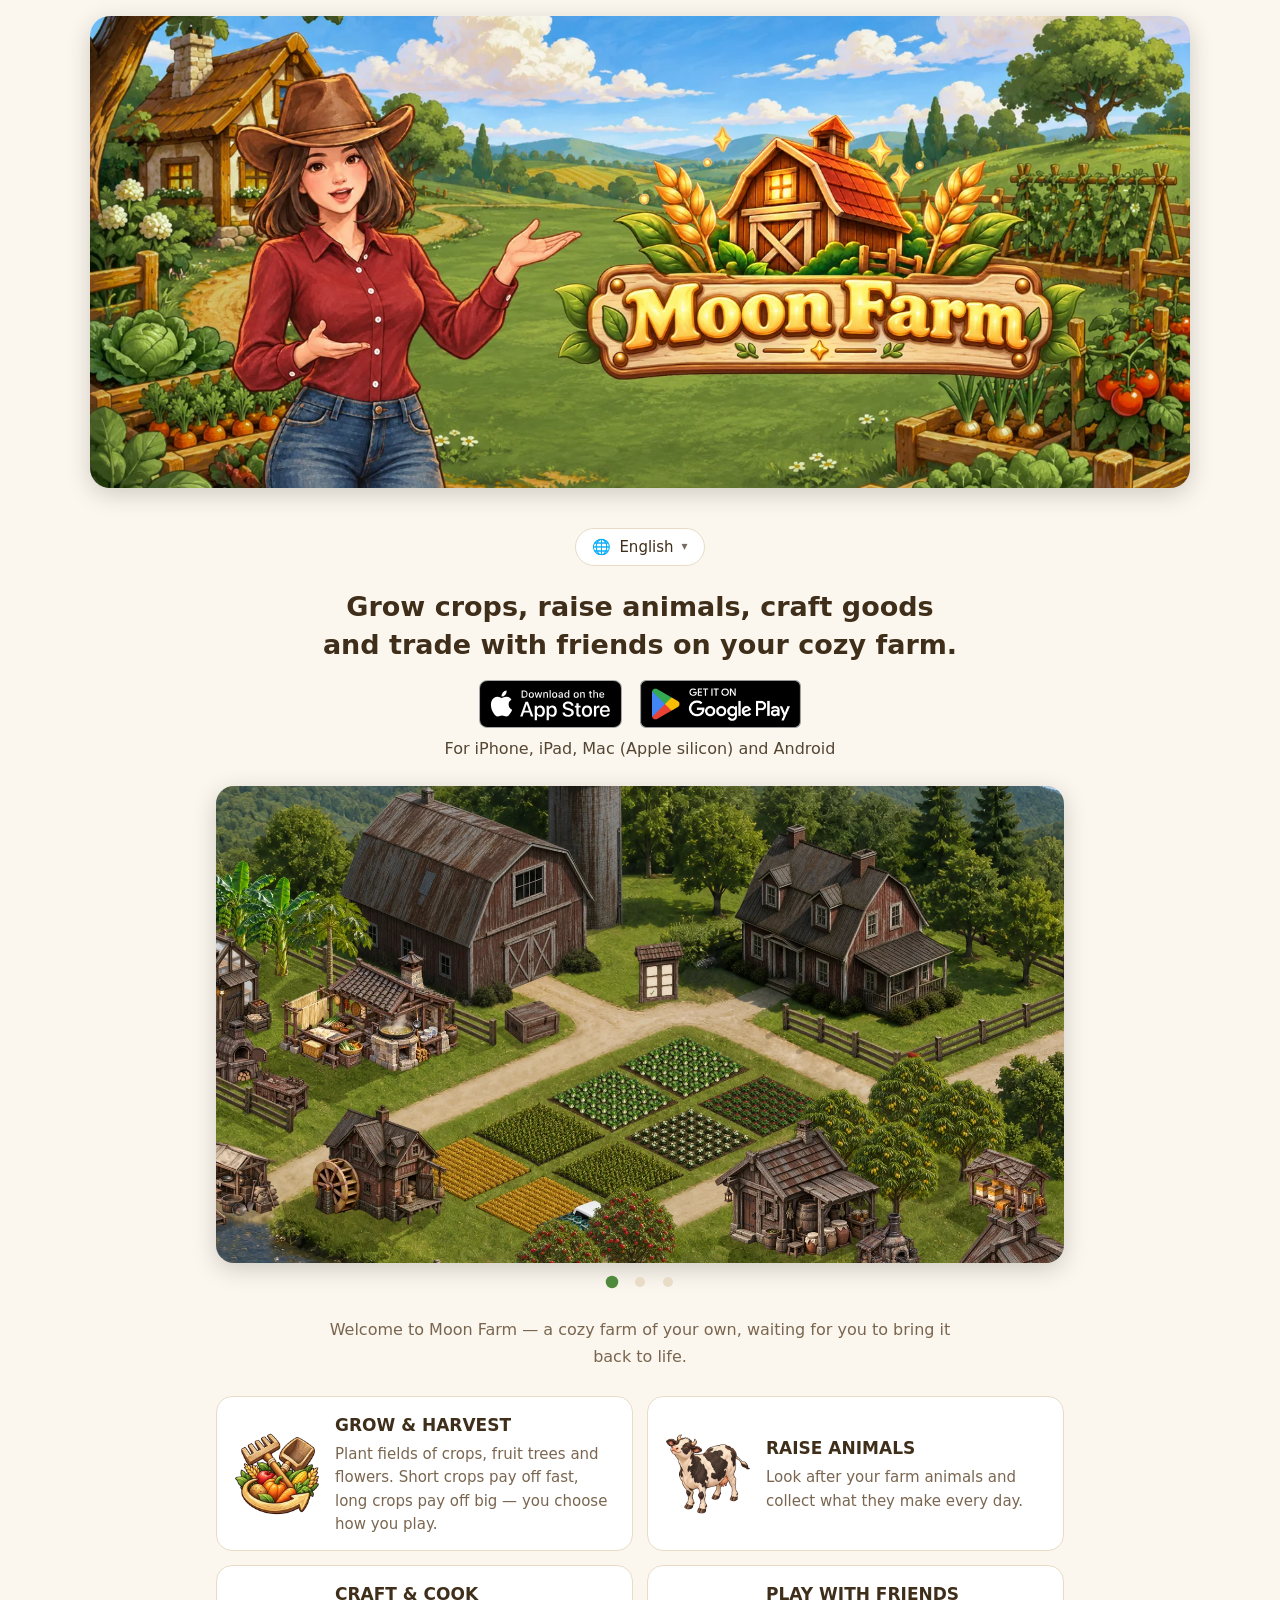
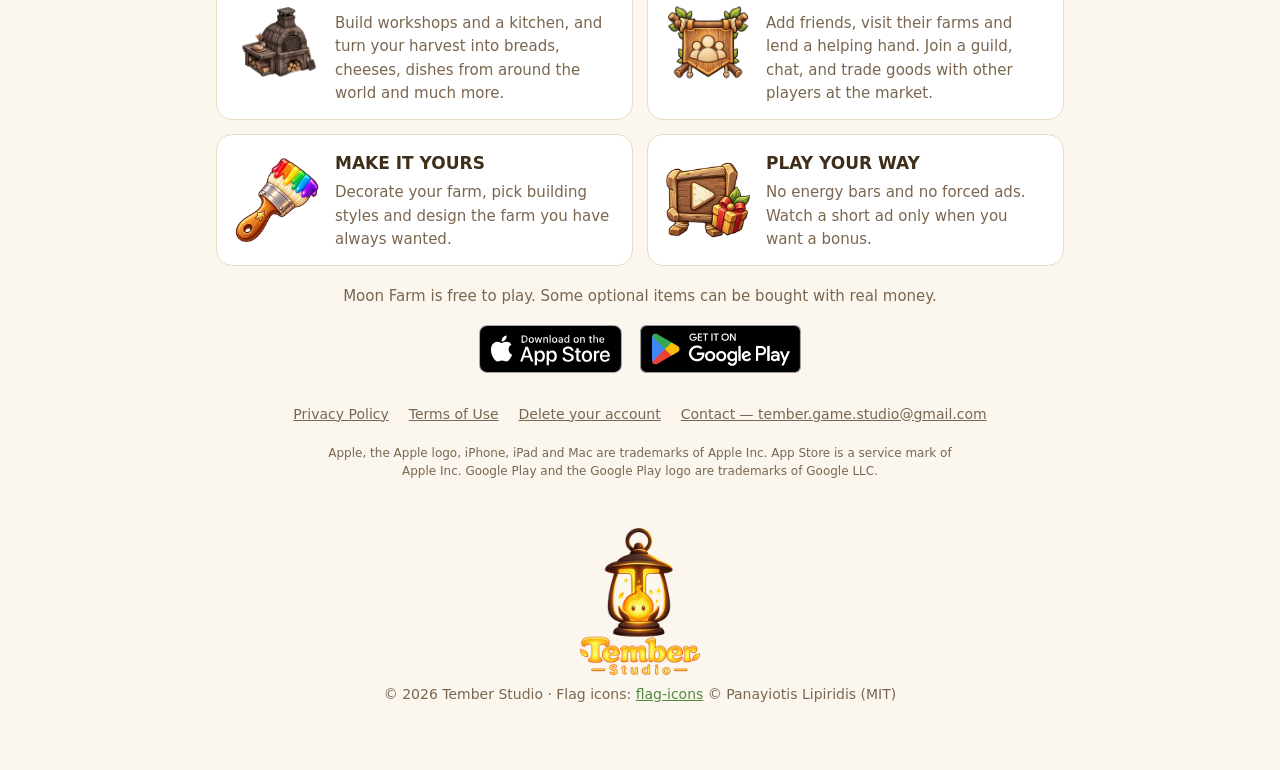
==== commit efb55ec5: "ปรับรูป โพลิช" ====
--- a/index.html
+++ b/index.html
@@ -15,15 +15,14 @@
 <div class="hero"><h1><img id="herologo" src="img/hero-en.webp" srcset="img/hero-en-800.webp 800w, img/hero-en.webp 1600w" sizes="(max-width: 1100px) 100vw, 1100px" alt="Moon Farm" width="1600" height="686"></h1></div>
 <main>
 <header>
-<div class="lang" id="langbar"><a href="#en" lang="en"><img src="flags/gb.png" alt="" width="20" height="15">English</a><a href="#th" lang="th"><img src="flags/th.png" alt="" width="20" height="15">ภาษาไทย</a><a href="#ja" lang="ja"><img src="flags/jp.png" alt="" width="20" height="15">日本語</a><a href="#ko" lang="ko"><img src="flags/kr.png" alt="" width="20" height="15">한국어</a><a href="#zh-Hant" lang="zh-Hant">繁體中文</a><a href="#de" lang="de"><img src="flags/de.png" alt="" width="20" height="15">Deutsch</a><a href="#fr" lang="fr"><img src="flags/fr.png" alt="" width="20" height="15">Français</a><a href="#es" lang="es"><img src="flags/es.png" alt="" width="20" height="15">Español</a><a href="#pt-BR" lang="pt-BR"><img src="flags/br.png" alt="" width="20" height="15">Português (Brasil)</a><a href="#id" lang="id"><img src="flags/id.png" alt="" width="20" height="15">Bahasa Indonesia</a><a href="#vi" lang="vi"><img src="flags/vn.png" alt="" width="20" height="15">Tiếng Việt</a><a href="#ru" lang="ru"><img src="flags/ru.png" alt="" width="20" height="15">Русский</a><a href="#ar" lang="ar"><img src="flags/sa.png" alt="" width="20" height="15">العربية</a><a href="#it" lang="it"><img src="flags/it.png" alt="" width="20" height="15">Italiano</a><a href="#tr" lang="tr"><img src="flags/tr.png" alt="" width="20" height="15">Türkçe</a></div>
+<div class="langmenu" id="langmenu"><button type="button" id="langbtn" aria-haspopup="true" aria-expanded="false" aria-label="Language"><span class="globe" aria-hidden="true">🌐</span><span id="langcur">English</span><span class="caret" aria-hidden="true">▾</span></button><div class="lang" id="langbar"><a href="#en" lang="en"><img src="flags/gb.png" alt="" width="20" height="15">English</a><a href="#th" lang="th"><img src="flags/th.png" alt="" width="20" height="15">ภาษาไทย</a><a href="#ja" lang="ja"><img src="flags/jp.png" alt="" width="20" height="15">日本語</a><a href="#ko" lang="ko"><img src="flags/kr.png" alt="" width="20" height="15">한국어</a><a href="#zh-Hant" lang="zh-Hant"><span class="flagtxt" aria-hidden="true">繁</span>繁體中文</a><a href="#de" lang="de"><img src="flags/de.png" alt="" width="20" height="15">Deutsch</a><a href="#fr" lang="fr"><img src="flags/fr.png" alt="" width="20" height="15">Français</a><a href="#es" lang="es"><img src="flags/es.png" alt="" width="20" height="15">Español</a><a href="#pt-BR" lang="pt-BR"><img src="flags/br.png" alt="" width="20" height="15">Português (Brasil)</a><a href="#id" lang="id"><img src="flags/id.png" alt="" width="20" height="15">Bahasa Indonesia</a><a href="#vi" lang="vi"><img src="flags/vn.png" alt="" width="20" height="15">Tiếng Việt</a><a href="#ru" lang="ru"><img src="flags/ru.png" alt="" width="20" height="15">Русский</a><a href="#ar" lang="ar"><img src="flags/sa.png" alt="" width="20" height="15">العربية</a><a href="#it" lang="it"><img src="flags/it.png" alt="" width="20" height="15">Italiano</a><a href="#tr" lang="tr"><img src="flags/tr.png" alt="" width="20" height="15">Türkçe</a></div></div>
 </header>
 <section id="en" lang="en" data-soon="Coming soon">
 <p class="tagline">Grow crops, raise animals, craft goods and trade with friends on your cozy farm.</p>
 <div class="cta"><a class="badge" data-store="apple" href="#download"><img src="img/badges/apple-en.svg" alt="App Store" height="48" loading="lazy"></a><a class="badge google" data-store="google" href="#download"><img src="img/badges/google-en.png" alt="Google Play" height="48" loading="lazy"></a></div>
 <p class="platforms">For iPhone, iPad, Mac (Apple silicon) and Android</p>
 <p class="lead">Welcome to Moon Farm — a cozy farm of your own, waiting for you to bring it back to life.</p>
-<div class="features"><div class="feat"><img src="img/feat-grow.webp" alt="" width="84" height="84" loading="lazy"><div><h3>GROW &amp; HARVEST</h3><p>Plant fields of crops, fruit trees and flowers. Short crops pay off fast, long crops pay off big — you choose how you play.</p></div></div><div class="feat"><img src="img/feat-animals.webp" alt="" width="84" height="84" loading="lazy"><div><h3>RAISE ANIMALS</h3><p>Look after your farm animals and collect what they make every day.</p></div></div><div class="feat"><img src="img/feat-craft.webp" alt="" width="84" height="84" loading="lazy"><div><h3>CRAFT &amp; COOK</h3><p>Build workshops and a kitchen, and turn your harvest into breads, cheeses, dishes from around the world and much more.</p></div></div><div class="feat"><img src="img/feat-friends.webp" alt="" width="84" height="84" loading="lazy"><div><h3>PLAY WITH FRIENDS</h3><p>Add friends, visit their farms and lend a helping hand. Join a guild, chat, and trade goods with other players at the market.</p></div></div></div>
-<div class="calm"><div class="calm-item"><span class="emo" aria-hidden="true">🏡</span><div><h3>MAKE IT YOURS</h3><p>Decorate your farm, pick building styles and design the farm you have always wanted.</p></div></div><div class="calm-item"><span class="emo" aria-hidden="true">🌙</span><div><h3>PLAY YOUR WAY</h3><p>No energy bars and no forced ads. Watch a short ad only when you want a bonus.</p></div></div></div>
+<div class="features"><div class="feat"><img src="img/feat-grow.webp" alt="" width="84" height="84" loading="lazy"><div><h3>GROW &amp; HARVEST</h3><p>Plant fields of crops, fruit trees and flowers. Short crops pay off fast, long crops pay off big — you choose how you play.</p></div></div><div class="feat"><img src="img/feat-animals.webp" alt="" width="84" height="84" loading="lazy"><div><h3>RAISE ANIMALS</h3><p>Look after your farm animals and collect what they make every day.</p></div></div><div class="feat"><img src="img/feat-craft.webp" alt="" width="84" height="84" loading="lazy"><div><h3>CRAFT &amp; COOK</h3><p>Build workshops and a kitchen, and turn your harvest into breads, cheeses, dishes from around the world and much more.</p></div></div><div class="feat"><img src="img/feat-friends.webp" alt="" width="84" height="84" loading="lazy"><div><h3>PLAY WITH FRIENDS</h3><p>Add friends, visit their farms and lend a helping hand. Join a guild, chat, and trade goods with other players at the market.</p></div></div><div class="feat"><img src="img/feat-decorate.webp" alt="" width="84" height="84" loading="lazy"><div><h3>MAKE IT YOURS</h3><p>Decorate your farm, pick building styles and design the farm you have always wanted.</p></div></div><div class="feat"><img src="img/feat-play.webp" alt="" width="84" height="84" loading="lazy"><div><h3>PLAY YOUR WAY</h3><p>No energy bars and no forced ads. Watch a short ad only when you want a bonus.</p></div></div></div>
 <p class="free">Moon Farm is free to play. Some optional items can be bought with real money.</p>
 <div class="cta"><a class="badge" data-store="apple" href="#download"><img src="img/badges/apple-en.svg" alt="App Store" height="48" loading="lazy"></a><a class="badge google" data-store="google" href="#download"><img src="img/badges/google-en.png" alt="Google Play" height="48" loading="lazy"></a></div>
 <div class="links legal">
@@ -32,14 +31,14 @@
 <a href="delete-account.html">Delete your account</a>
 <a href="mailto:tember.game.studio@gmail.com">Contact — tember.game.studio@gmail.com</a>
 </div>
+<p class="tm">Apple, the Apple logo, iPhone, iPad and Mac are trademarks of Apple Inc. App Store is a service mark of Apple Inc. Google Play and the Google Play logo are trademarks of Google LLC.</p>
 </section>
 <section id="th" lang="th" data-soon="เร็วๆ นี้">
 <p class="tagline">ปลูกพืช เลี้ยงสัตว์ แปรรูปสินค้า และค้าขายกับเพื่อนในฟาร์มแสนอบอุ่นของคุณ</p>
 <div class="cta"><a class="badge" data-store="apple" href="#download"><img src="img/badges/apple-th.svg" alt="App Store" height="48" loading="lazy"></a><a class="badge google" data-store="google" href="#download"><img src="img/badges/google-th.png" alt="Google Play" height="48" loading="lazy"></a></div>
 <p class="platforms">สำหรับ iPhone, iPad, Mac (ชิป Apple) และ Android</p>
 <p class="lead">ยินดีต้อนรับสู่ Moon Farm — ฟาร์มอบอุ่นของคุณเอง ที่รอให้คุณมาฟื้นคืนชีวิตอีกครั้ง</p>
-<div class="features"><div class="feat"><img src="img/feat-grow.webp" alt="" width="84" height="84" loading="lazy"><div><h3>ปลูกและเก็บเกี่ยว</h3><p>ปลูกพืชไร่ ไม้ผล และดอกไม้ พืชโตไวได้ผลเร็ว พืชโตช้าได้ผลคุ้ม เลือกเล่นในแบบของคุณ</p></div></div><div class="feat"><img src="img/feat-animals.webp" alt="" width="84" height="84" loading="lazy"><div><h3>เลี้ยงสัตว์</h3><p>ดูแลสัตว์ในฟาร์ม แล้วเก็บผลผลิตจากพวกมันทุกวัน</p></div></div><div class="feat"><img src="img/feat-craft.webp" alt="" width="84" height="84" loading="lazy"><div><h3>แปรรูปและทำอาหาร</h3><p>สร้างโรงงานและครัว เปลี่ยนผลผลิตเป็นขนมปัง ชีส อาหารจากทั่วโลก และอีกมากมาย</p></div></div><div class="feat"><img src="img/feat-friends.webp" alt="" width="84" height="84" loading="lazy"><div><h3>เล่นกับเพื่อน</h3><p>เพิ่มเพื่อน ไปเยี่ยมและช่วยฟาร์มเพื่อน เข้ากิลด์ แชต และซื้อขายของกับผู้เล่นคนอื่นในตลาด</p></div></div></div>
-<div class="calm"><div class="calm-item"><span class="emo" aria-hidden="true">🏡</span><div><h3>แต่งฟาร์มในแบบคุณ</h3><p>ตกแต่งฟาร์ม เลือกสไตล์อาคาร และสร้างฟาร์มในฝันของคุณ</p></div></div><div class="calm-item"><span class="emo" aria-hidden="true">🌙</span><div><h3>เล่นตามจังหวะของคุณ</h3><p>ไม่มีแถบพลังงาน ไม่มีโฆษณาบังคับ ดูโฆษณาสั้น ๆ เฉพาะตอนที่อยากได้โบนัสเท่านั้น</p></div></div></div>
+<div class="features"><div class="feat"><img src="img/feat-grow.webp" alt="" width="84" height="84" loading="lazy"><div><h3>ปลูกและเก็บเกี่ยว</h3><p>ปลูกพืชไร่ ไม้ผล และดอกไม้ พืชโตไวได้ผลเร็ว พืชโตช้าได้ผลคุ้ม เลือกเล่นในแบบของคุณ</p></div></div><div class="feat"><img src="img/feat-animals.webp" alt="" width="84" height="84" loading="lazy"><div><h3>เลี้ยงสัตว์</h3><p>ดูแลสัตว์ในฟาร์ม แล้วเก็บผลผลิตจากพวกมันทุกวัน</p></div></div><div class="feat"><img src="img/feat-craft.webp" alt="" width="84" height="84" loading="lazy"><div><h3>แปรรูปและทำอาหาร</h3><p>สร้างโรงงานและครัว เปลี่ยนผลผลิตเป็นขนมปัง ชีส อาหารจากทั่วโลก และอีกมากมาย</p></div></div><div class="feat"><img src="img/feat-friends.webp" alt="" width="84" height="84" loading="lazy"><div><h3>เล่นกับเพื่อน</h3><p>เพิ่มเพื่อน ไปเยี่ยมและช่วยฟาร์มเพื่อน เข้ากิลด์ แชต และซื้อขายของกับผู้เล่นคนอื่นในตลาด</p></div></div><div class="feat"><img src="img/feat-decorate.webp" alt="" width="84" height="84" loading="lazy"><div><h3>แต่งฟาร์มในแบบคุณ</h3><p>ตกแต่งฟาร์ม เลือกสไตล์อาคาร และสร้างฟาร์มในฝันของคุณ</p></div></div><div class="feat"><img src="img/feat-play.webp" alt="" width="84" height="84" loading="lazy"><div><h3>เล่นตามจังหวะของคุณ</h3><p>ไม่มีแถบพลังงาน ไม่มีโฆษณาบังคับ ดูโฆษณาสั้น ๆ เฉพาะตอนที่อยากได้โบนัสเท่านั้น</p></div></div></div>
 <p class="free">Moon Farm เล่นฟรี มีไอเท็มเสริมบางอย่างที่ซื้อด้วยเงินจริงได้</p>
 <div class="cta"><a class="badge" data-store="apple" href="#download"><img src="img/badges/apple-th.svg" alt="App Store" height="48" loading="lazy"></a><a class="badge google" data-store="google" href="#download"><img src="img/badges/google-th.png" alt="Google Play" height="48" loading="lazy"></a></div>
 <div class="links legal">
@@ -48,14 +47,14 @@
 <a href="delete-account.html">ขอลบบัญชี</a>
 <a href="mailto:tember.game.studio@gmail.com">ติดต่อทีมงาน — tember.game.studio@gmail.com</a>
 </div>
+<p class="tm">Apple, โลโก้ Apple, iPhone, iPad และ Mac เป็นเครื่องหมายการค้าของ Apple Inc. App Store เป็นเครื่องหมายบริการของ Apple Inc. Google Play และโลโก้ Google Play เป็นเครื่องหมายการค้าของ Google LLC</p>
 </section>
 <section id="ja" lang="ja" data-soon="近日公開">
 <p class="tagline">作物を育て、動物を飼い、品物を作って、仲間と取引しよう。ほっこり農場ライフ。</p>
 <div class="cta"><a class="badge" data-store="apple" href="#download"><img src="img/badges/apple-ja.svg" alt="App Store" height="48" loading="lazy"></a><a class="badge google" data-store="google" href="#download"><img src="img/badges/google-ja.png" alt="Google Play" height="48" loading="lazy"></a></div>
 <p class="platforms">iPhone・iPad・Mac（Appleシリコン）・Android 対応</p>
 <p class="lead">Moon Farm へようこそ — あなたの手で再びにぎわいを取り戻す、ほっこりした自分だけの農場です。</p>
-<div class="features"><div class="feat"><img src="img/feat-grow.webp" alt="" width="84" height="84" loading="lazy"><div><h3>育てて収穫</h3><p>畑の作物、果樹、花を育てましょう。早く育つ作物はすぐに稼げて、じっくり育つ作物は大きく稼げます。遊び方はあなた次第。</p></div></div><div class="feat"><img src="img/feat-animals.webp" alt="" width="84" height="84" loading="lazy"><div><h3>動物を育てる</h3><p>農場の動物たちのお世話をして、毎日の恵みを集めましょう。</p></div></div><div class="feat"><img src="img/feat-craft.webp" alt="" width="84" height="84" loading="lazy"><div><h3>加工と料理</h3><p>工房とキッチンを建てて、収穫物をパンやチーズ、世界の料理などに変えましょう。</p></div></div><div class="feat"><img src="img/feat-friends.webp" alt="" width="84" height="84" loading="lazy"><div><h3>フレンドと遊ぶ</h3><p>フレンドを追加して農場を訪れ、お手伝いしましょう。ギルドに入ってチャットし、マーケットで他のプレイヤーと取引できます。</p></div></div></div>
-<div class="calm"><div class="calm-item"><span class="emo" aria-hidden="true">🏡</span><div><h3>自分らしく</h3><p>農場を飾り、建物のスタイルを選んで、理想の農場を作りましょう。</p></div></div><div class="calm-item"><span class="emo" aria-hidden="true">🌙</span><div><h3>自分のペースで</h3><p>スタミナ制なし、強制広告なし。ボーナスがほしい時だけ短い広告を見られます。</p></div></div></div>
+<div class="features"><div class="feat"><img src="img/feat-grow.webp" alt="" width="84" height="84" loading="lazy"><div><h3>育てて収穫</h3><p>畑の作物、果樹、花を育てましょう。早く育つ作物はすぐに稼げて、じっくり育つ作物は大きく稼げます。遊び方はあなた次第。</p></div></div><div class="feat"><img src="img/feat-animals.webp" alt="" width="84" height="84" loading="lazy"><div><h3>動物を育てる</h3><p>農場の動物たちのお世話をして、毎日の恵みを集めましょう。</p></div></div><div class="feat"><img src="img/feat-craft.webp" alt="" width="84" height="84" loading="lazy"><div><h3>加工と料理</h3><p>工房とキッチンを建てて、収穫物をパンやチーズ、世界の料理などに変えましょう。</p></div></div><div class="feat"><img src="img/feat-friends.webp" alt="" width="84" height="84" loading="lazy"><div><h3>フレンドと遊ぶ</h3><p>フレンドを追加して農場を訪れ、お手伝いしましょう。ギルドに入ってチャットし、マーケットで他のプレイヤーと取引できます。</p></div></div><div class="feat"><img src="img/feat-decorate.webp" alt="" width="84" height="84" loading="lazy"><div><h3>自分らしく</h3><p>農場を飾り、建物のスタイルを選んで、理想の農場を作りましょう。</p></div></div><div class="feat"><img src="img/feat-play.webp" alt="" width="84" height="84" loading="lazy"><div><h3>自分のペースで</h3><p>スタミナ制なし、強制広告なし。ボーナスがほしい時だけ短い広告を見られます。</p></div></div></div>
 <p class="free">Moon Farm は基本プレイ無料です。一部のアイテムは任意で購入できます。</p>
 <div class="cta"><a class="badge" data-store="apple" href="#download"><img src="img/badges/apple-ja.svg" alt="App Store" height="48" loading="lazy"></a><a class="badge google" data-store="google" href="#download"><img src="img/badges/google-ja.png" alt="Google Play" height="48" loading="lazy"></a></div>
 <div class="links legal">
@@ -64,14 +63,14 @@
 <a href="delete-account.html">アカウントの削除</a>
 <a href="mailto:tember.game.studio@gmail.com">お問い合わせ — tember.game.studio@gmail.com</a>
 </div>
+<p class="tm">Apple、Appleロゴ、iPhone、iPad、Mac は Apple Inc. の商標です。App Store は Apple Inc. のサービスマークです。Google Play および Google Play ロゴは Google LLC の商標です。</p>
 </section>
 <section id="ko" lang="ko" data-soon="곧 만나요">
 <p class="tagline">작물을 키우고, 동물을 돌보고, 물건을 만들어 친구와 거래하는 아늑한 농장!</p>
 <div class="cta"><a class="badge" data-store="apple" href="#download"><img src="img/badges/apple-ko.svg" alt="App Store" height="48" loading="lazy"></a><a class="badge google" data-store="google" href="#download"><img src="img/badges/google-ko.png" alt="Google Play" height="48" loading="lazy"></a></div>
 <p class="platforms">iPhone, iPad, Mac(Apple 실리콘), Android 지원</p>
 <p class="lead">Moon Farm에 오신 것을 환영합니다 — 당신의 손길로 다시 살아날 아늑한 나만의 농장입니다.</p>
-<div class="features"><div class="feat"><img src="img/feat-grow.webp" alt="" width="84" height="84" loading="lazy"><div><h3>키우고 수확하기</h3><p>밭작물, 과일나무, 꽃을 키워 보세요. 빨리 자라는 작물은 금방, 오래 자라는 작물은 크게 벌 수 있어요. 플레이 방식은 자유!</p></div></div><div class="feat"><img src="img/feat-animals.webp" alt="" width="84" height="84" loading="lazy"><div><h3>동물 키우기</h3><p>농장 동물들을 돌보고 매일 만들어 내는 생산물을 모으세요.</p></div></div><div class="feat"><img src="img/feat-craft.webp" alt="" width="84" height="84" loading="lazy"><div><h3>가공과 요리</h3><p>작업장과 주방을 지어 수확물을 빵, 치즈, 세계 각국의 요리 등으로 만들어 보세요.</p></div></div><div class="feat"><img src="img/feat-friends.webp" alt="" width="84" height="84" loading="lazy"><div><h3>친구와 함께</h3><p>친구를 추가하고 농장을 방문해 도와주세요. 길드에 들어가 채팅하고 마켓에서 다른 플레이어와 거래하세요.</p></div></div></div>
-<div class="calm"><div class="calm-item"><span class="emo" aria-hidden="true">🏡</span><div><h3>나만의 농장</h3><p>농장을 꾸미고 건물 스타일을 골라 꿈꾸던 농장을 만들어 보세요.</p></div></div><div class="calm-item"><span class="emo" aria-hidden="true">🌙</span><div><h3>내 페이스대로</h3><p>에너지 제한도, 강제 광고도 없어요. 보너스가 필요할 때만 짧은 광고를 보면 됩니다.</p></div></div></div>
+<div class="features"><div class="feat"><img src="img/feat-grow.webp" alt="" width="84" height="84" loading="lazy"><div><h3>키우고 수확하기</h3><p>밭작물, 과일나무, 꽃을 키워 보세요. 빨리 자라는 작물은 금방, 오래 자라는 작물은 크게 벌 수 있어요. 플레이 방식은 자유!</p></div></div><div class="feat"><img src="img/feat-animals.webp" alt="" width="84" height="84" loading="lazy"><div><h3>동물 키우기</h3><p>농장 동물들을 돌보고 매일 만들어 내는 생산물을 모으세요.</p></div></div><div class="feat"><img src="img/feat-craft.webp" alt="" width="84" height="84" loading="lazy"><div><h3>가공과 요리</h3><p>작업장과 주방을 지어 수확물을 빵, 치즈, 세계 각국의 요리 등으로 만들어 보세요.</p></div></div><div class="feat"><img src="img/feat-friends.webp" alt="" width="84" height="84" loading="lazy"><div><h3>친구와 함께</h3><p>친구를 추가하고 농장을 방문해 도와주세요. 길드에 들어가 채팅하고 마켓에서 다른 플레이어와 거래하세요.</p></div></div><div class="feat"><img src="img/feat-decorate.webp" alt="" width="84" height="84" loading="lazy"><div><h3>나만의 농장</h3><p>농장을 꾸미고 건물 스타일을 골라 꿈꾸던 농장을 만들어 보세요.</p></div></div><div class="feat"><img src="img/feat-play.webp" alt="" width="84" height="84" loading="lazy"><div><h3>내 페이스대로</h3><p>에너지 제한도, 강제 광고도 없어요. 보너스가 필요할 때만 짧은 광고를 보면 됩니다.</p></div></div></div>
 <p class="free">Moon Farm은 무료로 플레이할 수 있으며, 일부 아이템은 유료로 구매할 수 있습니다.</p>
 <div class="cta"><a class="badge" data-store="apple" href="#download"><img src="img/badges/apple-ko.svg" alt="App Store" height="48" loading="lazy"></a><a class="badge google" data-store="google" href="#download"><img src="img/badges/google-ko.png" alt="Google Play" height="48" loading="lazy"></a></div>
 <div class="links legal">
@@ -80,14 +79,14 @@
 <a href="delete-account.html">계정 삭제</a>
 <a href="mailto:tember.game.studio@gmail.com">문의 — tember.game.studio@gmail.com</a>
 </div>
+<p class="tm">Apple, Apple 로고, iPhone, iPad, Mac은 Apple Inc.의 상표입니다. App Store는 Apple Inc.의 서비스 마크입니다. Google Play 및 Google Play 로고는 Google LLC의 상표입니다.</p>
 </section>
 <section id="zh-Hant" lang="zh-Hant" data-soon="即將推出">
 <p class="tagline">種作物、養動物、做商品，和朋友一起交易，打造溫馨的專屬農場！</p>
 <div class="cta"><a class="badge" data-store="apple" href="#download"><img src="img/badges/apple-zh-Hant.svg" alt="App Store" height="48" loading="lazy"></a><a class="badge google" data-store="google" href="#download"><img src="img/badges/google-zh-Hant.png" alt="Google Play" height="48" loading="lazy"></a></div>
 <p class="platforms">支援 iPhone、iPad、Mac（Apple 晶片）與 Android</p>
 <p class="lead">歡迎來到 Moon Farm — 一座等你讓它重新熱鬧起來的溫馨專屬農場。</p>
-<div class="features"><div class="feat"><img src="img/feat-grow.webp" alt="" width="84" height="84" loading="lazy"><div><h3>種植與收成</h3><p>種植作物、果樹與花朵。成長快的作物賺得快，成長慢的作物賺得多，玩法由你決定。</p></div></div><div class="feat"><img src="img/feat-animals.webp" alt="" width="84" height="84" loading="lazy"><div><h3>飼養動物</h3><p>照顧農場裡的動物，每天收集牠們的產物。</p></div></div><div class="feat"><img src="img/feat-craft.webp" alt="" width="84" height="84" loading="lazy"><div><h3>加工與料理</h3><p>建造工坊和廚房，把收成做成麵包、起司、世界各地的料理等等。</p></div></div><div class="feat"><img src="img/feat-friends.webp" alt="" width="84" height="84" loading="lazy"><div><h3>和朋友一起玩</h3><p>加好友、拜訪並幫忙他們的農場。加入公會聊天，並在市集與其他玩家交易。</p></div></div></div>
-<div class="calm"><div class="calm-item"><span class="emo" aria-hidden="true">🏡</span><div><h3>打造你的風格</h3><p>裝飾農場、挑選建築風格，打造你夢想中的農場。</p></div></div><div class="calm-item"><span class="emo" aria-hidden="true">🌙</span><div><h3>依你的步調</h3><p>沒有體力限制，也沒有強制廣告。只有想要獎勵時才看短廣告。</p></div></div></div>
+<div class="features"><div class="feat"><img src="img/feat-grow.webp" alt="" width="84" height="84" loading="lazy"><div><h3>種植與收成</h3><p>種植作物、果樹與花朵。成長快的作物賺得快，成長慢的作物賺得多，玩法由你決定。</p></div></div><div class="feat"><img src="img/feat-animals.webp" alt="" width="84" height="84" loading="lazy"><div><h3>飼養動物</h3><p>照顧農場裡的動物，每天收集牠們的產物。</p></div></div><div class="feat"><img src="img/feat-craft.webp" alt="" width="84" height="84" loading="lazy"><div><h3>加工與料理</h3><p>建造工坊和廚房，把收成做成麵包、起司、世界各地的料理等等。</p></div></div><div class="feat"><img src="img/feat-friends.webp" alt="" width="84" height="84" loading="lazy"><div><h3>和朋友一起玩</h3><p>加好友、拜訪並幫忙他們的農場。加入公會聊天，並在市集與其他玩家交易。</p></div></div><div class="feat"><img src="img/feat-decorate.webp" alt="" width="84" height="84" loading="lazy"><div><h3>打造你的風格</h3><p>裝飾農場、挑選建築風格，打造你夢想中的農場。</p></div></div><div class="feat"><img src="img/feat-play.webp" alt="" width="84" height="84" loading="lazy"><div><h3>依你的步調</h3><p>沒有體力限制，也沒有強制廣告。只有想要獎勵時才看短廣告。</p></div></div></div>
 <p class="free">Moon Farm 可免費遊玩，部分選購道具可用真實貨幣購買。</p>
 <div class="cta"><a class="badge" data-store="apple" href="#download"><img src="img/badges/apple-zh-Hant.svg" alt="App Store" height="48" loading="lazy"></a><a class="badge google" data-store="google" href="#download"><img src="img/badges/google-zh-Hant.png" alt="Google Play" height="48" loading="lazy"></a></div>
 <div class="links legal">
@@ -96,14 +95,14 @@
 <a href="delete-account.html">刪除帳號</a>
 <a href="mailto:tember.game.studio@gmail.com">聯絡我們 — tember.game.studio@gmail.com</a>
 </div>
+<p class="tm">Apple、Apple 標誌、iPhone、iPad 與 Mac 為 Apple Inc. 的商標。App Store 為 Apple Inc. 的服務標章。Google Play 與 Google Play 標誌為 Google LLC 的商標。</p>
 </section>
 <section id="de" lang="de" data-soon="Demnächst verfügbar">
 <p class="tagline">Baue an, halte Tiere, stelle Waren her und handle mit Freunden auf deinem Hof!</p>
 <div class="cta"><a class="badge" data-store="apple" href="#download"><img src="img/badges/apple-de.svg" alt="App Store" height="48" loading="lazy"></a><a class="badge google" data-store="google" href="#download"><img src="img/badges/google-de.png" alt="Google Play" height="48" loading="lazy"></a></div>
 <p class="platforms">Für iPhone, iPad, Mac (Apple Silicon) und Android</p>
 <p class="lead">Willkommen auf Moon Farm — deinem eigenen gemütlichen Hof, der darauf wartet, wieder zum Leben erweckt zu werden.</p>
-<div class="features"><div class="feat"><img src="img/feat-grow.webp" alt="" width="84" height="84" loading="lazy"><div><h3>ANBAUEN &amp; ERNTEN</h3><p>Pflanze Felder, Obstbäume und Blumen an. Schnelle Pflanzen bringen schnell Geld, langsame bringen viel — du entscheidest, wie du spielst.</p></div></div><div class="feat"><img src="img/feat-animals.webp" alt="" width="84" height="84" loading="lazy"><div><h3>TIERE HALTEN</h3><p>Kümmere dich um deine Hoftiere und sammle jeden Tag, was sie erzeugen.</p></div></div><div class="feat"><img src="img/feat-craft.webp" alt="" width="84" height="84" loading="lazy"><div><h3>HERSTELLEN &amp; KOCHEN</h3><p>Baue Werkstätten und eine Küche und verarbeite deine Ernte zu Brot, Käse, Gerichten aus aller Welt und vielem mehr.</p></div></div><div class="feat"><img src="img/feat-friends.webp" alt="" width="84" height="84" loading="lazy"><div><h3>MIT FREUNDEN SPIELEN</h3><p>Füge Freunde hinzu, besuche ihre Höfe und hilf ihnen. Tritt einer Gilde bei, chatte und handle auf dem Markt mit anderen Spielern.</p></div></div></div>
-<div class="calm"><div class="calm-item"><span class="emo" aria-hidden="true">🏡</span><div><h3>DEIN STIL</h3><p>Dekoriere deinen Hof, wähle Gebäudestile und gestalte den Hof deiner Träume.</p></div></div><div class="calm-item"><span class="emo" aria-hidden="true">🌙</span><div><h3>DEIN TEMPO</h3><p>Keine Energieleisten und keine erzwungene Werbung. Sieh dir nur dann ein kurzes Video an, wenn du einen Bonus willst.</p></div></div></div>
+<div class="features"><div class="feat"><img src="img/feat-grow.webp" alt="" width="84" height="84" loading="lazy"><div><h3>ANBAUEN &amp; ERNTEN</h3><p>Pflanze Felder, Obstbäume und Blumen an. Schnelle Pflanzen bringen schnell Geld, langsame bringen viel — du entscheidest, wie du spielst.</p></div></div><div class="feat"><img src="img/feat-animals.webp" alt="" width="84" height="84" loading="lazy"><div><h3>TIERE HALTEN</h3><p>Kümmere dich um deine Hoftiere und sammle jeden Tag, was sie erzeugen.</p></div></div><div class="feat"><img src="img/feat-craft.webp" alt="" width="84" height="84" loading="lazy"><div><h3>HERSTELLEN &amp; KOCHEN</h3><p>Baue Werkstätten und eine Küche und verarbeite deine Ernte zu Brot, Käse, Gerichten aus aller Welt und vielem mehr.</p></div></div><div class="feat"><img src="img/feat-friends.webp" alt="" width="84" height="84" loading="lazy"><div><h3>MIT FREUNDEN SPIELEN</h3><p>Füge Freunde hinzu, besuche ihre Höfe und hilf ihnen. Tritt einer Gilde bei, chatte und handle auf dem Markt mit anderen Spielern.</p></div></div><div class="feat"><img src="img/feat-decorate.webp" alt="" width="84" height="84" loading="lazy"><div><h3>DEIN STIL</h3><p>Dekoriere deinen Hof, wähle Gebäudestile und gestalte den Hof deiner Träume.</p></div></div><div class="feat"><img src="img/feat-play.webp" alt="" width="84" height="84" loading="lazy"><div><h3>DEIN TEMPO</h3><p>Keine Energieleisten und keine erzwungene Werbung. Sieh dir nur dann ein kurzes Video an, wenn du einen Bonus willst.</p></div></div></div>
 <p class="free">Moon Farm ist kostenlos spielbar. Einige optionale Gegenstände können mit echtem Geld gekauft werden.</p>
 <div class="cta"><a class="badge" data-store="apple" href="#download"><img src="img/badges/apple-de.svg" alt="App Store" height="48" loading="lazy"></a><a class="badge google" data-store="google" href="#download"><img src="img/badges/google-de.png" alt="Google Play" height="48" loading="lazy"></a></div>
 <div class="links legal">
@@ -112,14 +111,14 @@
 <a href="delete-account.html">Konto löschen</a>
 <a href="mailto:tember.game.studio@gmail.com">Kontakt — tember.game.studio@gmail.com</a>
 </div>
+<p class="tm">Apple, das Apple Logo, iPhone, iPad und Mac sind Marken von Apple Inc. App Store ist eine Dienstleistungsmarke von Apple Inc. Google Play und das Google Play Logo sind Marken von Google LLC.</p>
 </section>
 <section id="fr" lang="fr" data-soon="Bientôt disponible">
 <p class="tagline">Cultive, élève des animaux, fabrique des produits et échange avec tes amis !</p>
 <div class="cta"><a class="badge" data-store="apple" href="#download"><img src="img/badges/apple-fr.svg" alt="App Store" height="48" loading="lazy"></a><a class="badge google" data-store="google" href="#download"><img src="img/badges/google-fr.png" alt="Google Play" height="48" loading="lazy"></a></div>
 <p class="platforms">Pour iPhone, iPad, Mac (puce Apple) et Android</p>
 <p class="lead">Bienvenue à Moon Farm — ta propre ferme douillette, qui n’attend que toi pour reprendre vie.</p>
-<div class="features"><div class="feat"><img src="img/feat-grow.webp" alt="" width="84" height="84" loading="lazy"><div><h3>CULTIVE &amp; RÉCOLTE</h3><p>Plante des cultures, des arbres fruitiers et des fleurs. Les cultures rapides rapportent vite, les longues rapportent gros — tu choisis ta façon de jouer.</p></div></div><div class="feat"><img src="img/feat-animals.webp" alt="" width="84" height="84" loading="lazy"><div><h3>ÉLÈVE DES ANIMAUX</h3><p>Prends soin des animaux de ta ferme et récolte chaque jour ce qu’ils produisent.</p></div></div><div class="feat"><img src="img/feat-craft.webp" alt="" width="84" height="84" loading="lazy"><div><h3>FABRIQUE &amp; CUISINE</h3><p>Construis des ateliers et une cuisine, et transforme ta récolte en pains, fromages, plats du monde entier et bien plus.</p></div></div><div class="feat"><img src="img/feat-friends.webp" alt="" width="84" height="84" loading="lazy"><div><h3>JOUE AVEC TES AMIS</h3><p>Ajoute des amis, visite leurs fermes et donne-leur un coup de main. Rejoins une guilde, discute et échange avec d’autres joueurs au marché.</p></div></div></div>
-<div class="calm"><div class="calm-item"><span class="emo" aria-hidden="true">🏡</span><div><h3>À TON IMAGE</h3><p>Décore ta ferme, choisis le style des bâtiments et crée la ferme de tes rêves.</p></div></div><div class="calm-item"><span class="emo" aria-hidden="true">🌙</span><div><h3>À TON RYTHME</h3><p>Pas de barre d’énergie ni de pubs imposées. Regarde une courte pub seulement quand tu veux un bonus.</p></div></div></div>
+<div class="features"><div class="feat"><img src="img/feat-grow.webp" alt="" width="84" height="84" loading="lazy"><div><h3>CULTIVE &amp; RÉCOLTE</h3><p>Plante des cultures, des arbres fruitiers et des fleurs. Les cultures rapides rapportent vite, les longues rapportent gros — tu choisis ta façon de jouer.</p></div></div><div class="feat"><img src="img/feat-animals.webp" alt="" width="84" height="84" loading="lazy"><div><h3>ÉLÈVE DES ANIMAUX</h3><p>Prends soin des animaux de ta ferme et récolte chaque jour ce qu’ils produisent.</p></div></div><div class="feat"><img src="img/feat-craft.webp" alt="" width="84" height="84" loading="lazy"><div><h3>FABRIQUE &amp; CUISINE</h3><p>Construis des ateliers et une cuisine, et transforme ta récolte en pains, fromages, plats du monde entier et bien plus.</p></div></div><div class="feat"><img src="img/feat-friends.webp" alt="" width="84" height="84" loading="lazy"><div><h3>JOUE AVEC TES AMIS</h3><p>Ajoute des amis, visite leurs fermes et donne-leur un coup de main. Rejoins une guilde, discute et échange avec d’autres joueurs au marché.</p></div></div><div class="feat"><img src="img/feat-decorate.webp" alt="" width="84" height="84" loading="lazy"><div><h3>À TON IMAGE</h3><p>Décore ta ferme, choisis le style des bâtiments et crée la ferme de tes rêves.</p></div></div><div class="feat"><img src="img/feat-play.webp" alt="" width="84" height="84" loading="lazy"><div><h3>À TON RYTHME</h3><p>Pas de barre d’énergie ni de pubs imposées. Regarde une courte pub seulement quand tu veux un bonus.</p></div></div></div>
 <p class="free">Moon Farm est gratuit. Certains objets facultatifs peuvent être achetés avec de l’argent réel.</p>
 <div class="cta"><a class="badge" data-store="apple" href="#download"><img src="img/badges/apple-fr.svg" alt="App Store" height="48" loading="lazy"></a><a class="badge google" data-store="google" href="#download"><img src="img/badges/google-fr.png" alt="Google Play" height="48" loading="lazy"></a></div>
 <div class="links legal">
@@ -128,14 +127,14 @@
 <a href="delete-account.html">Supprimer votre compte</a>
 <a href="mailto:tember.game.studio@gmail.com">Contact — tember.game.studio@gmail.com</a>
 </div>
+<p class="tm">Apple, le logo Apple, iPhone, iPad et Mac sont des marques d’Apple Inc. App Store est une marque de service d’Apple Inc. Google Play et le logo Google Play sont des marques de Google LLC.</p>
 </section>
 <section id="es" lang="es" data-soon="Próximamente">
 <p class="tagline">Cultiva, cría animales, fabrica productos y comercia con amigos en tu granja.</p>
 <div class="cta"><a class="badge" data-store="apple" href="#download"><img src="img/badges/apple-es.svg" alt="App Store" height="48" loading="lazy"></a><a class="badge google" data-store="google" href="#download"><img src="img/badges/google-es.png" alt="Google Play" height="48" loading="lazy"></a></div>
 <p class="platforms">Para iPhone, iPad, Mac (chip Apple) y Android</p>
 <p class="lead">Bienvenido a Moon Farm: tu propia granja acogedora, esperando a que le devuelvas la vida.</p>
-<div class="features"><div class="feat"><img src="img/feat-grow.webp" alt="" width="84" height="84" loading="lazy"><div><h3>CULTIVA Y COSECHA</h3><p>Planta cultivos, árboles frutales y flores. Los cultivos rápidos dan ganancias pronto y los lentos dan más: tú eliges cómo jugar.</p></div></div><div class="feat"><img src="img/feat-animals.webp" alt="" width="84" height="84" loading="lazy"><div><h3>CRÍA ANIMALES</h3><p>Cuida de los animales de tu granja y recoge cada día lo que producen.</p></div></div><div class="feat"><img src="img/feat-craft.webp" alt="" width="84" height="84" loading="lazy"><div><h3>FABRICA Y COCINA</h3><p>Construye talleres y una cocina, y convierte tu cosecha en panes, quesos, platos de todo el mundo y mucho más.</p></div></div><div class="feat"><img src="img/feat-friends.webp" alt="" width="84" height="84" loading="lazy"><div><h3>JUEGA CON AMIGOS</h3><p>Añade amigos, visita sus granjas y échales una mano. Únete a un gremio, chatea y comercia con otros jugadores en el mercado.</p></div></div></div>
-<div class="calm"><div class="calm-item"><span class="emo" aria-hidden="true">🏡</span><div><h3>A TU ESTILO</h3><p>Decora tu granja, elige estilos de edificios y crea la granja de tus sueños.</p></div></div><div class="calm-item"><span class="emo" aria-hidden="true">🌙</span><div><h3>A TU RITMO</h3><p>Sin barras de energía ni anuncios obligatorios. Mira un anuncio corto solo cuando quieras un extra.</p></div></div></div>
+<div class="features"><div class="feat"><img src="img/feat-grow.webp" alt="" width="84" height="84" loading="lazy"><div><h3>CULTIVA Y COSECHA</h3><p>Planta cultivos, árboles frutales y flores. Los cultivos rápidos dan ganancias pronto y los lentos dan más: tú eliges cómo jugar.</p></div></div><div class="feat"><img src="img/feat-animals.webp" alt="" width="84" height="84" loading="lazy"><div><h3>CRÍA ANIMALES</h3><p>Cuida de los animales de tu granja y recoge cada día lo que producen.</p></div></div><div class="feat"><img src="img/feat-craft.webp" alt="" width="84" height="84" loading="lazy"><div><h3>FABRICA Y COCINA</h3><p>Construye talleres y una cocina, y convierte tu cosecha en panes, quesos, platos de todo el mundo y mucho más.</p></div></div><div class="feat"><img src="img/feat-friends.webp" alt="" width="84" height="84" loading="lazy"><div><h3>JUEGA CON AMIGOS</h3><p>Añade amigos, visita sus granjas y échales una mano. Únete a un gremio, chatea y comercia con otros jugadores en el mercado.</p></div></div><div class="feat"><img src="img/feat-decorate.webp" alt="" width="84" height="84" loading="lazy"><div><h3>A TU ESTILO</h3><p>Decora tu granja, elige estilos de edificios y crea la granja de tus sueños.</p></div></div><div class="feat"><img src="img/feat-play.webp" alt="" width="84" height="84" loading="lazy"><div><h3>A TU RITMO</h3><p>Sin barras de energía ni anuncios obligatorios. Mira un anuncio corto solo cuando quieras un extra.</p></div></div></div>
 <p class="free">Moon Farm es gratis. Algunos objetos opcionales pueden comprarse con dinero real.</p>
 <div class="cta"><a class="badge" data-store="apple" href="#download"><img src="img/badges/apple-es.svg" alt="App Store" height="48" loading="lazy"></a><a class="badge google" data-store="google" href="#download"><img src="img/badges/google-es.png" alt="Google Play" height="48" loading="lazy"></a></div>
 <div class="links legal">
@@ -144,14 +143,14 @@
 <a href="delete-account.html">Eliminar tu cuenta</a>
 <a href="mailto:tember.game.studio@gmail.com">Contacto — tember.game.studio@gmail.com</a>
 </div>
+<p class="tm">Apple, el logotipo de Apple, iPhone, iPad y Mac son marcas comerciales de Apple Inc. App Store es una marca de servicio de Apple Inc. Google Play y el logotipo de Google Play son marcas comerciales de Google LLC.</p>
 </section>
 <section id="pt-BR" lang="pt-BR" data-soon="Em breve">
 <p class="tagline">Plante, crie animais, produza itens e negocie com amigos na sua fazenda.</p>
 <div class="cta"><a class="badge" data-store="apple" href="#download"><img src="img/badges/apple-pt-BR.svg" alt="App Store" height="48" loading="lazy"></a><a class="badge google" data-store="google" href="#download"><img src="img/badges/google-pt-BR.png" alt="Google Play" height="48" loading="lazy"></a></div>
 <p class="platforms">Para iPhone, iPad, Mac (chip Apple) e Android</p>
 <p class="lead">Bem-vindo à Moon Farm — sua própria fazenda aconchegante, esperando você trazê-la de volta à vida.</p>
-<div class="features"><div class="feat"><img src="img/feat-grow.webp" alt="" width="84" height="84" loading="lazy"><div><h3>PLANTE E COLHA</h3><p>Plante lavouras, árvores frutíferas e flores. Plantas rápidas rendem logo e as demoradas rendem mais — você escolhe como jogar.</p></div></div><div class="feat"><img src="img/feat-animals.webp" alt="" width="84" height="84" loading="lazy"><div><h3>CRIE ANIMAIS</h3><p>Cuide dos animais da fazenda e colete o que eles produzem todos os dias.</p></div></div><div class="feat"><img src="img/feat-craft.webp" alt="" width="84" height="84" loading="lazy"><div><h3>PRODUZA E COZINHE</h3><p>Construa oficinas e uma cozinha e transforme sua colheita em pães, queijos, pratos do mundo todo e muito mais.</p></div></div><div class="feat"><img src="img/feat-friends.webp" alt="" width="84" height="84" loading="lazy"><div><h3>JOGUE COM AMIGOS</h3><p>Adicione amigos, visite as fazendas deles e dê uma ajuda. Entre em uma guilda, converse e negocie com outros jogadores no mercado.</p></div></div></div>
-<div class="calm"><div class="calm-item"><span class="emo" aria-hidden="true">🏡</span><div><h3>DO SEU JEITO</h3><p>Decore sua fazenda, escolha estilos de construções e monte a fazenda dos seus sonhos.</p></div></div><div class="calm-item"><span class="emo" aria-hidden="true">🌙</span><div><h3>NO SEU RITMO</h3><p>Sem barra de energia e sem anúncios forçados. Assista a um anúncio curto só quando quiser um bônus.</p></div></div></div>
+<div class="features"><div class="feat"><img src="img/feat-grow.webp" alt="" width="84" height="84" loading="lazy"><div><h3>PLANTE E COLHA</h3><p>Plante lavouras, árvores frutíferas e flores. Plantas rápidas rendem logo e as demoradas rendem mais — você escolhe como jogar.</p></div></div><div class="feat"><img src="img/feat-animals.webp" alt="" width="84" height="84" loading="lazy"><div><h3>CRIE ANIMAIS</h3><p>Cuide dos animais da fazenda e colete o que eles produzem todos os dias.</p></div></div><div class="feat"><img src="img/feat-craft.webp" alt="" width="84" height="84" loading="lazy"><div><h3>PRODUZA E COZINHE</h3><p>Construa oficinas e uma cozinha e transforme sua colheita em pães, queijos, pratos do mundo todo e muito mais.</p></div></div><div class="feat"><img src="img/feat-friends.webp" alt="" width="84" height="84" loading="lazy"><div><h3>JOGUE COM AMIGOS</h3><p>Adicione amigos, visite as fazendas deles e dê uma ajuda. Entre em uma guilda, converse e negocie com outros jogadores no mercado.</p></div></div><div class="feat"><img src="img/feat-decorate.webp" alt="" width="84" height="84" loading="lazy"><div><h3>DO SEU JEITO</h3><p>Decore sua fazenda, escolha estilos de construções e monte a fazenda dos seus sonhos.</p></div></div><div class="feat"><img src="img/feat-play.webp" alt="" width="84" height="84" loading="lazy"><div><h3>NO SEU RITMO</h3><p>Sem barra de energia e sem anúncios forçados. Assista a um anúncio curto só quando quiser um bônus.</p></div></div></div>
 <p class="free">Moon Farm é gratuito. Alguns itens opcionais podem ser comprados com dinheiro real.</p>
 <div class="cta"><a class="badge" data-store="apple" href="#download"><img src="img/badges/apple-pt-BR.svg" alt="App Store" height="48" loading="lazy"></a><a class="badge google" data-store="google" href="#download"><img src="img/badges/google-pt-BR.png" alt="Google Play" height="48" loading="lazy"></a></div>
 <div class="links legal">
@@ -160,14 +159,14 @@
 <a href="delete-account.html">Excluir sua conta</a>
 <a href="mailto:tember.game.studio@gmail.com">Contato — tember.game.studio@gmail.com</a>
 </div>
+<p class="tm">Apple, o logotipo da Apple, iPhone, iPad e Mac são marcas comerciais da Apple Inc. App Store é uma marca de serviço da Apple Inc. Google Play e o logotipo do Google Play são marcas comerciais da Google LLC.</p>
 </section>
 <section id="id" lang="id" data-soon="Segera hadir">
 <p class="tagline">Tanam, pelihara hewan, buat barang, dan berdagang bersama teman di kebunmu.</p>
 <div class="cta"><a class="badge" data-store="apple" href="#download"><img src="img/badges/apple-id.svg" alt="App Store" height="48" loading="lazy"></a><a class="badge google" data-store="google" href="#download"><img src="img/badges/google-id.png" alt="Google Play" height="48" loading="lazy"></a></div>
 <p class="platforms">Untuk iPhone, iPad, Mac (chip Apple), dan Android</p>
 <p class="lead">Selamat datang di Moon Farm — kebun nyamanmu sendiri yang menunggu untuk kamu hidupkan kembali.</p>
-<div class="features"><div class="feat"><img src="img/feat-grow.webp" alt="" width="84" height="84" loading="lazy"><div><h3>TANAM &amp; PANEN</h3><p>Tanam sayuran, pohon buah, dan bunga. Tanaman cepat untung cepat, tanaman lama untung besar — kamu yang pilih cara bermain.</p></div></div><div class="feat"><img src="img/feat-animals.webp" alt="" width="84" height="84" loading="lazy"><div><h3>PELIHARA HEWAN</h3><p>Rawat hewan ternakmu dan kumpulkan hasilnya setiap hari.</p></div></div><div class="feat"><img src="img/feat-craft.webp" alt="" width="84" height="84" loading="lazy"><div><h3>OLAH &amp; MASAK</h3><p>Bangun bengkel dan dapur, lalu ubah hasil panen menjadi roti, keju, masakan dari seluruh dunia, dan banyak lagi.</p></div></div><div class="feat"><img src="img/feat-friends.webp" alt="" width="84" height="84" loading="lazy"><div><h3>MAIN BERSAMA TEMAN</h3><p>Tambah teman, kunjungi dan bantu kebun mereka. Gabung guild, mengobrol, dan berdagang dengan pemain lain di pasar.</p></div></div></div>
-<div class="calm"><div class="calm-item"><span class="emo" aria-hidden="true">🏡</span><div><h3>SESUAI GAYAMU</h3><p>Hias kebunmu, pilih gaya bangunan, dan wujudkan kebun impianmu.</p></div></div><div class="calm-item"><span class="emo" aria-hidden="true">🌙</span><div><h3>SESUAI RITMEMU</h3><p>Tanpa batas energi dan tanpa iklan paksa. Tonton iklan singkat hanya saat kamu ingin bonus.</p></div></div></div>
+<div class="features"><div class="feat"><img src="img/feat-grow.webp" alt="" width="84" height="84" loading="lazy"><div><h3>TANAM &amp; PANEN</h3><p>Tanam sayuran, pohon buah, dan bunga. Tanaman cepat untung cepat, tanaman lama untung besar — kamu yang pilih cara bermain.</p></div></div><div class="feat"><img src="img/feat-animals.webp" alt="" width="84" height="84" loading="lazy"><div><h3>PELIHARA HEWAN</h3><p>Rawat hewan ternakmu dan kumpulkan hasilnya setiap hari.</p></div></div><div class="feat"><img src="img/feat-craft.webp" alt="" width="84" height="84" loading="lazy"><div><h3>OLAH &amp; MASAK</h3><p>Bangun bengkel dan dapur, lalu ubah hasil panen menjadi roti, keju, masakan dari seluruh dunia, dan banyak lagi.</p></div></div><div class="feat"><img src="img/feat-friends.webp" alt="" width="84" height="84" loading="lazy"><div><h3>MAIN BERSAMA TEMAN</h3><p>Tambah teman, kunjungi dan bantu kebun mereka. Gabung guild, mengobrol, dan berdagang dengan pemain lain di pasar.</p></div></div><div class="feat"><img src="img/feat-decorate.webp" alt="" width="84" height="84" loading="lazy"><div><h3>SESUAI GAYAMU</h3><p>Hias kebunmu, pilih gaya bangunan, dan wujudkan kebun impianmu.</p></div></div><div class="feat"><img src="img/feat-play.webp" alt="" width="84" height="84" loading="lazy"><div><h3>SESUAI RITMEMU</h3><p>Tanpa batas energi dan tanpa iklan paksa. Tonton iklan singkat hanya saat kamu ingin bonus.</p></div></div></div>
 <p class="free">Moon Farm gratis dimainkan. Beberapa item opsional dapat dibeli dengan uang sungguhan.</p>
 <div class="cta"><a class="badge" data-store="apple" href="#download"><img src="img/badges/apple-id.svg" alt="App Store" height="48" loading="lazy"></a><a class="badge google" data-store="google" href="#download"><img src="img/badges/google-id.png" alt="Google Play" height="48" loading="lazy"></a></div>
 <div class="links legal">
@@ -176,14 +175,14 @@
 <a href="delete-account.html">Hapus akun Anda</a>
 <a href="mailto:tember.game.studio@gmail.com">Kontak — tember.game.studio@gmail.com</a>
 </div>
+<p class="tm">Apple, logo Apple, iPhone, iPad, dan Mac adalah merek dagang Apple Inc. App Store adalah merek layanan Apple Inc. Google Play dan logo Google Play adalah merek dagang Google LLC.</p>
 </section>
 <section id="vi" lang="vi" data-soon="Sắp ra mắt">
 <p class="tagline">Trồng trọt, nuôi thú, chế biến và giao thương với bạn bè trong nông trại ấm áp.</p>
 <div class="cta"><a class="badge" data-store="apple" href="#download"><img src="img/badges/apple-vi.svg" alt="App Store" height="48" loading="lazy"></a><a class="badge google" data-store="google" href="#download"><img src="img/badges/google-vi.png" alt="Google Play" height="48" loading="lazy"></a></div>
 <p class="platforms">Dành cho iPhone, iPad, Mac (chip Apple) và Android</p>
 <p class="lead">Chào mừng đến với Moon Farm — nông trại ấm cúng của riêng bạn, đang chờ bạn mang sức sống trở lại.</p>
-<div class="features"><div class="feat"><img src="img/feat-grow.webp" alt="" width="84" height="84" loading="lazy"><div><h3>TRỒNG &amp; THU HOẠCH</h3><p>Trồng cây trên ruộng, cây ăn quả và hoa. Cây ngắn ngày thu lời nhanh, cây dài ngày thu lời lớn — bạn chọn cách chơi.</p></div></div><div class="feat"><img src="img/feat-animals.webp" alt="" width="84" height="84" loading="lazy"><div><h3>NUÔI THÚ</h3><p>Chăm sóc vật nuôi trong nông trại và thu sản phẩm của chúng mỗi ngày.</p></div></div><div class="feat"><img src="img/feat-craft.webp" alt="" width="84" height="84" loading="lazy"><div><h3>CHẾ BIẾN &amp; NẤU ĂN</h3><p>Xây xưởng và bếp, biến nông sản thành bánh mì, phô mai, món ăn khắp thế giới và nhiều hơn nữa.</p></div></div><div class="feat"><img src="img/feat-friends.webp" alt="" width="84" height="84" loading="lazy"><div><h3>CHƠI CÙNG BẠN BÈ</h3><p>Kết bạn, ghé thăm và giúp nông trại của bạn bè. Vào hội, trò chuyện và giao thương với người chơi khác ở chợ.</p></div></div></div>
-<div class="calm"><div class="calm-item"><span class="emo" aria-hidden="true">🏡</span><div><h3>THEO PHONG CÁCH CỦA BẠN</h3><p>Trang trí nông trại, chọn kiểu công trình và tạo nên nông trại mơ ước.</p></div></div><div class="calm-item"><span class="emo" aria-hidden="true">🌙</span><div><h3>THEO NHỊP CỦA BẠN</h3><p>Không giới hạn năng lượng, không quảng cáo bắt buộc. Chỉ xem quảng cáo ngắn khi bạn muốn nhận thưởng.</p></div></div></div>
+<div class="features"><div class="feat"><img src="img/feat-grow.webp" alt="" width="84" height="84" loading="lazy"><div><h3>TRỒNG &amp; THU HOẠCH</h3><p>Trồng cây trên ruộng, cây ăn quả và hoa. Cây ngắn ngày thu lời nhanh, cây dài ngày thu lời lớn — bạn chọn cách chơi.</p></div></div><div class="feat"><img src="img/feat-animals.webp" alt="" width="84" height="84" loading="lazy"><div><h3>NUÔI THÚ</h3><p>Chăm sóc vật nuôi trong nông trại và thu sản phẩm của chúng mỗi ngày.</p></div></div><div class="feat"><img src="img/feat-craft.webp" alt="" width="84" height="84" loading="lazy"><div><h3>CHẾ BIẾN &amp; NẤU ĂN</h3><p>Xây xưởng và bếp, biến nông sản thành bánh mì, phô mai, món ăn khắp thế giới và nhiều hơn nữa.</p></div></div><div class="feat"><img src="img/feat-friends.webp" alt="" width="84" height="84" loading="lazy"><div><h3>CHƠI CÙNG BẠN BÈ</h3><p>Kết bạn, ghé thăm và giúp nông trại của bạn bè. Vào hội, trò chuyện và giao thương với người chơi khác ở chợ.</p></div></div><div class="feat"><img src="img/feat-decorate.webp" alt="" width="84" height="84" loading="lazy"><div><h3>THEO PHONG CÁCH CỦA BẠN</h3><p>Trang trí nông trại, chọn kiểu công trình và tạo nên nông trại mơ ước.</p></div></div><div class="feat"><img src="img/feat-play.webp" alt="" width="84" height="84" loading="lazy"><div><h3>THEO NHỊP CỦA BẠN</h3><p>Không giới hạn năng lượng, không quảng cáo bắt buộc. Chỉ xem quảng cáo ngắn khi bạn muốn nhận thưởng.</p></div></div></div>
 <p class="free">Moon Farm miễn phí. Một số vật phẩm tùy chọn có thể mua bằng tiền thật.</p>
 <div class="cta"><a class="badge" data-store="apple" href="#download"><img src="img/badges/apple-vi.svg" alt="App Store" height="48" loading="lazy"></a><a class="badge google" data-store="google" href="#download"><img src="img/badges/google-vi.png" alt="Google Play" height="48" loading="lazy"></a></div>
 <div class="links legal">
@@ -192,14 +191,14 @@
 <a href="delete-account.html">Xóa tài khoản của bạn</a>
 <a href="mailto:tember.game.studio@gmail.com">Liên hệ — tember.game.studio@gmail.com</a>
 </div>
+<p class="tm">Apple, logo Apple, iPhone, iPad và Mac là các nhãn hiệu của Apple Inc. App Store là nhãn hiệu dịch vụ của Apple Inc. Google Play và logo Google Play là các nhãn hiệu của Google LLC.</p>
 </section>
 <section id="ru" lang="ru" data-soon="Скоро">
 <p class="tagline">Выращивай урожай, разводи животных, создавай товары и торгуй с друзьями!</p>
 <div class="cta"><a class="badge" data-store="apple" href="#download"><img src="img/badges/apple-ru.svg" alt="App Store" height="48" loading="lazy"></a><a class="badge google" data-store="google" href="#download"><img src="img/badges/google-ru.png" alt="Google Play" height="48" loading="lazy"></a></div>
 <p class="platforms">Для iPhone, iPad, Mac (чип Apple) и Android</p>
 <p class="lead">Добро пожаловать на Moon Farm — твою собственную уютную ферму, которая ждёт, чтобы ты вдохнул в неё жизнь.</p>
-<div class="features"><div class="feat"><img src="img/feat-grow.webp" alt="" width="84" height="84" loading="lazy"><div><h3>ВЫРАЩИВАЙ И СОБИРАЙ</h3><p>Сажай культуры, фруктовые деревья и цветы. Быстрые культуры приносят доход сразу, долгие — больше. Как играть, решать тебе.</p></div></div><div class="feat"><img src="img/feat-animals.webp" alt="" width="84" height="84" loading="lazy"><div><h3>РАЗВОДИ ЖИВОТНЫХ</h3><p>Заботься о животных на ферме и каждый день собирай то, что они дают.</p></div></div><div class="feat"><img src="img/feat-craft.webp" alt="" width="84" height="84" loading="lazy"><div><h3>ПРОИЗВОДИ И ГОТОВЬ</h3><p>Строй мастерские и кухню, превращай урожай в хлеб, сыр, блюда со всего мира и многое другое.</p></div></div><div class="feat"><img src="img/feat-friends.webp" alt="" width="84" height="84" loading="lazy"><div><h3>ИГРАЙ С ДРУЗЬЯМИ</h3><p>Добавляй друзей, навещай их фермы и помогай им. Вступай в гильдию, общайся и торгуй с другими игроками на рынке.</p></div></div></div>
-<div class="calm"><div class="calm-item"><span class="emo" aria-hidden="true">🏡</span><div><h3>В ТВОЁМ СТИЛЕ</h3><p>Украшай ферму, выбирай стиль построек и создавай ферму своей мечты.</p></div></div><div class="calm-item"><span class="emo" aria-hidden="true">🌙</span><div><h3>В ТВОЁМ ТЕМПЕ</h3><p>Никакой энергии и навязчивой рекламы. Смотри короткую рекламу, только когда хочешь бонус.</p></div></div></div>
+<div class="features"><div class="feat"><img src="img/feat-grow.webp" alt="" width="84" height="84" loading="lazy"><div><h3>ВЫРАЩИВАЙ И СОБИРАЙ</h3><p>Сажай культуры, фруктовые деревья и цветы. Быстрые культуры приносят доход сразу, долгие — больше. Как играть, решать тебе.</p></div></div><div class="feat"><img src="img/feat-animals.webp" alt="" width="84" height="84" loading="lazy"><div><h3>РАЗВОДИ ЖИВОТНЫХ</h3><p>Заботься о животных на ферме и каждый день собирай то, что они дают.</p></div></div><div class="feat"><img src="img/feat-craft.webp" alt="" width="84" height="84" loading="lazy"><div><h3>ПРОИЗВОДИ И ГОТОВЬ</h3><p>Строй мастерские и кухню, превращай урожай в хлеб, сыр, блюда со всего мира и многое другое.</p></div></div><div class="feat"><img src="img/feat-friends.webp" alt="" width="84" height="84" loading="lazy"><div><h3>ИГРАЙ С ДРУЗЬЯМИ</h3><p>Добавляй друзей, навещай их фермы и помогай им. Вступай в гильдию, общайся и торгуй с другими игроками на рынке.</p></div></div><div class="feat"><img src="img/feat-decorate.webp" alt="" width="84" height="84" loading="lazy"><div><h3>В ТВОЁМ СТИЛЕ</h3><p>Украшай ферму, выбирай стиль построек и создавай ферму своей мечты.</p></div></div><div class="feat"><img src="img/feat-play.webp" alt="" width="84" height="84" loading="lazy"><div><h3>В ТВОЁМ ТЕМПЕ</h3><p>Никакой энергии и навязчивой рекламы. Смотри короткую рекламу, только когда хочешь бонус.</p></div></div></div>
 <p class="free">Moon Farm — бесплатная игра. Некоторые необязательные предметы можно купить за реальные деньги.</p>
 <div class="cta"><a class="badge" data-store="apple" href="#download"><img src="img/badges/apple-ru.svg" alt="App Store" height="48" loading="lazy"></a><a class="badge google" data-store="google" href="#download"><img src="img/badges/google-ru.png" alt="Google Play" height="48" loading="lazy"></a></div>
 <div class="links legal">
@@ -208,14 +207,14 @@
 <a href="delete-account.html">Удаление аккаунта</a>
 <a href="mailto:tember.game.studio@gmail.com">Контакты — tember.game.studio@gmail.com</a>
 </div>
+<p class="tm">Apple, логотип Apple, iPhone, iPad и Mac являются товарными знаками Apple Inc. App Store является знаком обслуживания Apple Inc. Google Play и логотип Google Play являются товарными знаками Google LLC.</p>
 </section>
 <section id="ar" lang="ar" dir="rtl" data-soon="قريبًا">
 <p class="tagline">ازرع المحاصيل، وربِّ الحيوانات، واصنع البضائع، وتاجر مع أصدقائك في مزرعتك!</p>
 <div class="cta"><a class="badge" data-store="apple" href="#download"><img src="img/badges/apple-ar.svg" alt="App Store" height="48" loading="lazy"></a><a class="badge google" data-store="google" href="#download"><img src="img/badges/google-ar.png" alt="Google Play" height="48" loading="lazy"></a></div>
 <p class="platforms">لأجهزة iPhone وiPad وMac (شريحة Apple) وAndroid</p>
 <p class="lead">مرحبًا بك في Moon Farm — مزرعتك الدافئة الخاصة، تنتظرك لتعيد إليها الحياة.</p>
-<div class="features"><div class="feat"><img src="img/feat-grow.webp" alt="" width="84" height="84" loading="lazy"><div><h3>ازرع واحصد</h3><p>ازرع المحاصيل وأشجار الفاكهة والزهور. المحاصيل السريعة تربح بسرعة، والبطيئة تربح أكثر — أنت تختار طريقة لعبك.</p></div></div><div class="feat"><img src="img/feat-animals.webp" alt="" width="84" height="84" loading="lazy"><div><h3>ربِّ الحيوانات</h3><p>اعتنِ بحيوانات مزرعتك واجمع ما تنتجه كل يوم.</p></div></div><div class="feat"><img src="img/feat-craft.webp" alt="" width="84" height="84" loading="lazy"><div><h3>اصنع واطبخ</h3><p>ابنِ الورش والمطبخ، وحوّل محصولك إلى خبز وأجبان وأطباق من حول العالم والمزيد.</p></div></div><div class="feat"><img src="img/feat-friends.webp" alt="" width="84" height="84" loading="lazy"><div><h3>العب مع أصدقائك</h3><p>أضف أصدقاء، وزُر مزارعهم وساعدهم. انضم إلى نقابة، وتحدث، وتاجر مع لاعبين آخرين في السوق.</p></div></div></div>
-<div class="calm"><div class="calm-item"><span class="emo" aria-hidden="true">🏡</span><div><h3>على طريقتك</h3><p>زيّن مزرعتك، واختر أنماط المباني، واصنع مزرعة أحلامك.</p></div></div><div class="calm-item"><span class="emo" aria-hidden="true">🌙</span><div><h3>على إيقاعك</h3><p>لا أشرطة طاقة ولا إعلانات إجبارية. شاهد إعلانًا قصيرًا فقط عندما تريد مكافأة.</p></div></div></div>
+<div class="features"><div class="feat"><img src="img/feat-grow.webp" alt="" width="84" height="84" loading="lazy"><div><h3>ازرع واحصد</h3><p>ازرع المحاصيل وأشجار الفاكهة والزهور. المحاصيل السريعة تربح بسرعة، والبطيئة تربح أكثر — أنت تختار طريقة لعبك.</p></div></div><div class="feat"><img src="img/feat-animals.webp" alt="" width="84" height="84" loading="lazy"><div><h3>ربِّ الحيوانات</h3><p>اعتنِ بحيوانات مزرعتك واجمع ما تنتجه كل يوم.</p></div></div><div class="feat"><img src="img/feat-craft.webp" alt="" width="84" height="84" loading="lazy"><div><h3>اصنع واطبخ</h3><p>ابنِ الورش والمطبخ، وحوّل محصولك إلى خبز وأجبان وأطباق من حول العالم والمزيد.</p></div></div><div class="feat"><img src="img/feat-friends.webp" alt="" width="84" height="84" loading="lazy"><div><h3>العب مع أصدقائك</h3><p>أضف أصدقاء، وزُر مزارعهم وساعدهم. انضم إلى نقابة، وتحدث، وتاجر مع لاعبين آخرين في السوق.</p></div></div><div class="feat"><img src="img/feat-decorate.webp" alt="" width="84" height="84" loading="lazy"><div><h3>على طريقتك</h3><p>زيّن مزرعتك، واختر أنماط المباني، واصنع مزرعة أحلامك.</p></div></div><div class="feat"><img src="img/feat-play.webp" alt="" width="84" height="84" loading="lazy"><div><h3>على إيقاعك</h3><p>لا أشرطة طاقة ولا إعلانات إجبارية. شاهد إعلانًا قصيرًا فقط عندما تريد مكافأة.</p></div></div></div>
 <p class="free">Moon Farm مجانية اللعب. يمكن شراء بعض العناصر الاختيارية بأموال حقيقية.</p>
 <div class="cta"><a class="badge" data-store="apple" href="#download"><img src="img/badges/apple-ar.svg" alt="App Store" height="48" loading="lazy"></a><a class="badge google" data-store="google" href="#download"><img src="img/badges/google-ar.png" alt="Google Play" height="48" loading="lazy"></a></div>
 <div class="links legal">
@@ -224,14 +223,14 @@
 <a href="delete-account.html">حذف حسابك</a>
 <a href="mailto:tember.game.studio@gmail.com">اتصل بنا — tember.game.studio@gmail.com</a>
 </div>
+<p class="tm">Apple وشعار Apple وiPhone وiPad وMac علامات تجارية مملوكة لشركة Apple Inc. وApp Store علامة خدمة مملوكة لشركة Apple Inc. وGoogle Play وشعار Google Play علامتان تجاريتان مملوكتان لشركة Google LLC.</p>
 </section>
 <section id="it" lang="it" data-soon="In arrivo">
 <p class="tagline">Coltiva, alleva animali, crea prodotti e commercia con gli amici in fattoria!</p>
 <div class="cta"><a class="badge" data-store="apple" href="#download"><img src="img/badges/apple-it.svg" alt="App Store" height="48" loading="lazy"></a><a class="badge google" data-store="google" href="#download"><img src="img/badges/google-it.png" alt="Google Play" height="48" loading="lazy"></a></div>
 <p class="platforms">Per iPhone, iPad, Mac (chip Apple) e Android</p>
 <p class="lead">Benvenuto a Moon Farm — la tua fattoria accogliente, che aspetta solo te per tornare a vivere.</p>
-<div class="features"><div class="feat"><img src="img/feat-grow.webp" alt="" width="84" height="84" loading="lazy"><div><h3>COLTIVA E RACCOGLI</h3><p>Pianta colture, alberi da frutto e fiori. Le colture rapide rendono subito, quelle lente rendono di più: scegli tu come giocare.</p></div></div><div class="feat"><img src="img/feat-animals.webp" alt="" width="84" height="84" loading="lazy"><div><h3>ALLEVA ANIMALI</h3><p>Prenditi cura degli animali della fattoria e raccogli ogni giorno ciò che producono.</p></div></div><div class="feat"><img src="img/feat-craft.webp" alt="" width="84" height="84" loading="lazy"><div><h3>CREA E CUCINA</h3><p>Costruisci laboratori e una cucina e trasforma il raccolto in pane, formaggi, piatti da tutto il mondo e molto altro.</p></div></div><div class="feat"><img src="img/feat-friends.webp" alt="" width="84" height="84" loading="lazy"><div><h3>GIOCA CON GLI AMICI</h3><p>Aggiungi amici, visita le loro fattorie e dai una mano. Unisciti a una gilda, chatta e commercia con altri giocatori al mercato.</p></div></div></div>
-<div class="calm"><div class="calm-item"><span class="emo" aria-hidden="true">🏡</span><div><h3>A MODO TUO</h3><p>Decora la fattoria, scegli lo stile degli edifici e crea la fattoria dei tuoi sogni.</p></div></div><div class="calm-item"><span class="emo" aria-hidden="true">🌙</span><div><h3>AL TUO RITMO</h3><p>Niente barre di energia e niente pubblicità forzata. Guarda un breve video solo quando vuoi un bonus.</p></div></div></div>
+<div class="features"><div class="feat"><img src="img/feat-grow.webp" alt="" width="84" height="84" loading="lazy"><div><h3>COLTIVA E RACCOGLI</h3><p>Pianta colture, alberi da frutto e fiori. Le colture rapide rendono subito, quelle lente rendono di più: scegli tu come giocare.</p></div></div><div class="feat"><img src="img/feat-animals.webp" alt="" width="84" height="84" loading="lazy"><div><h3>ALLEVA ANIMALI</h3><p>Prenditi cura degli animali della fattoria e raccogli ogni giorno ciò che producono.</p></div></div><div class="feat"><img src="img/feat-craft.webp" alt="" width="84" height="84" loading="lazy"><div><h3>CREA E CUCINA</h3><p>Costruisci laboratori e una cucina e trasforma il raccolto in pane, formaggi, piatti da tutto il mondo e molto altro.</p></div></div><div class="feat"><img src="img/feat-friends.webp" alt="" width="84" height="84" loading="lazy"><div><h3>GIOCA CON GLI AMICI</h3><p>Aggiungi amici, visita le loro fattorie e dai una mano. Unisciti a una gilda, chatta e commercia con altri giocatori al mercato.</p></div></div><div class="feat"><img src="img/feat-decorate.webp" alt="" width="84" height="84" loading="lazy"><div><h3>A MODO TUO</h3><p>Decora la fattoria, scegli lo stile degli edifici e crea la fattoria dei tuoi sogni.</p></div></div><div class="feat"><img src="img/feat-play.webp" alt="" width="84" height="84" loading="lazy"><div><h3>AL TUO RITMO</h3><p>Niente barre di energia e niente pubblicità forzata. Guarda un breve video solo quando vuoi un bonus.</p></div></div></div>
 <p class="free">Moon Farm è gratuito. Alcuni oggetti facoltativi possono essere acquistati con denaro reale.</p>
 <div class="cta"><a class="badge" data-store="apple" href="#download"><img src="img/badges/apple-it.svg" alt="App Store" height="48" loading="lazy"></a><a class="badge google" data-store="google" href="#download"><img src="img/badges/google-it.png" alt="Google Play" height="48" loading="lazy"></a></div>
 <div class="links legal">
@@ -240,14 +239,14 @@
 <a href="delete-account.html">Elimina il tuo account</a>
 <a href="mailto:tember.game.studio@gmail.com">Contatti — tember.game.studio@gmail.com</a>
 </div>
+<p class="tm">Apple, il logo Apple, iPhone, iPad e Mac sono marchi di Apple Inc. App Store è un marchio di servizio di Apple Inc. Google Play e il logo Google Play sono marchi di Google LLC.</p>
 </section>
 <section id="tr" lang="tr" data-soon="Çok yakında">
 <p class="tagline">Ekin ek, hayvan besle, ürün üret ve çiftliğinde arkadaşlarınla ticaret yap!</p>
 <div class="cta"><a class="badge" data-store="apple" href="#download"><img src="img/badges/apple-tr.svg" alt="App Store" height="48" loading="lazy"></a><a class="badge google" data-store="google" href="#download"><img src="img/badges/google-tr.png" alt="Google Play" height="48" loading="lazy"></a></div>
 <p class="platforms">iPhone, iPad, Mac (Apple silikon) ve Android için</p>
 <p class="lead">Moon Farm’a hoş geldin — yeniden hayat vermeni bekleyen, sana ait sıcacık bir çiftlik.</p>
-<div class="features"><div class="feat"><img src="img/feat-grow.webp" alt="" width="84" height="84" loading="lazy"><div><h3>EK VE HASAT ET</h3><p>Tarlalara ekin, meyve ağaçları ve çiçekler dik. Hızlı ürünler çabuk, yavaş ürünler çok kazandırır — nasıl oynayacağını sen seç.</p></div></div><div class="feat"><img src="img/feat-animals.webp" alt="" width="84" height="84" loading="lazy"><div><h3>HAYVAN BESLE</h3><p>Çiftlik hayvanlarına bak ve her gün ürettiklerini topla.</p></div></div><div class="feat"><img src="img/feat-craft.webp" alt="" width="84" height="84" loading="lazy"><div><h3>ÜRET VE PİŞİR</h3><p>Atölyeler ve mutfak kur, hasadını ekmek, peynir, dünya mutfağından yemekler ve daha fazlasına dönüştür.</p></div></div><div class="feat"><img src="img/feat-friends.webp" alt="" width="84" height="84" loading="lazy"><div><h3>ARKADAŞLARINLA OYNA</h3><p>Arkadaş ekle, çiftliklerini ziyaret et ve yardım et. Bir loncaya katıl, sohbet et ve pazarda diğer oyuncularla ticaret yap.</p></div></div></div>
-<div class="calm"><div class="calm-item"><span class="emo" aria-hidden="true">🏡</span><div><h3>SENİN TARZIN</h3><p>Çiftliğini süsle, bina stillerini seç ve hayalindeki çiftliği kur.</p></div></div><div class="calm-item"><span class="emo" aria-hidden="true">🌙</span><div><h3>SENİN TEMPON</h3><p>Enerji sınırı yok, zorunlu reklam yok. Yalnızca bonus istediğinde kısa bir reklam izle.</p></div></div></div>
+<div class="features"><div class="feat"><img src="img/feat-grow.webp" alt="" width="84" height="84" loading="lazy"><div><h3>EK VE HASAT ET</h3><p>Tarlalara ekin, meyve ağaçları ve çiçekler dik. Hızlı ürünler çabuk, yavaş ürünler çok kazandırır — nasıl oynayacağını sen seç.</p></div></div><div class="feat"><img src="img/feat-animals.webp" alt="" width="84" height="84" loading="lazy"><div><h3>HAYVAN BESLE</h3><p>Çiftlik hayvanlarına bak ve her gün ürettiklerini topla.</p></div></div><div class="feat"><img src="img/feat-craft.webp" alt="" width="84" height="84" loading="lazy"><div><h3>ÜRET VE PİŞİR</h3><p>Atölyeler ve mutfak kur, hasadını ekmek, peynir, dünya mutfağından yemekler ve daha fazlasına dönüştür.</p></div></div><div class="feat"><img src="img/feat-friends.webp" alt="" width="84" height="84" loading="lazy"><div><h3>ARKADAŞLARINLA OYNA</h3><p>Arkadaş ekle, çiftliklerini ziyaret et ve yardım et. Bir loncaya katıl, sohbet et ve pazarda diğer oyuncularla ticaret yap.</p></div></div><div class="feat"><img src="img/feat-decorate.webp" alt="" width="84" height="84" loading="lazy"><div><h3>SENİN TARZIN</h3><p>Çiftliğini süsle, bina stillerini seç ve hayalindeki çiftliği kur.</p></div></div><div class="feat"><img src="img/feat-play.webp" alt="" width="84" height="84" loading="lazy"><div><h3>SENİN TEMPON</h3><p>Enerji sınırı yok, zorunlu reklam yok. Yalnızca bonus istediğinde kısa bir reklam izle.</p></div></div></div>
 <p class="free">Moon Farm ücretsiz oynanır. Bazı isteğe bağlı eşyalar gerçek parayla satın alınabilir.</p>
 <div class="cta"><a class="badge" data-store="apple" href="#download"><img src="img/badges/apple-tr.svg" alt="App Store" height="48" loading="lazy"></a><a class="badge google" data-store="google" href="#download"><img src="img/badges/google-tr.png" alt="Google Play" height="48" loading="lazy"></a></div>
 <div class="links legal">
@@ -256,6 +255,7 @@
 <a href="delete-account.html">Hesabınızı silin</a>
 <a href="mailto:tember.game.studio@gmail.com">İletişim — tember.game.studio@gmail.com</a>
 </div>
+<p class="tm">Apple, Apple logosu, iPhone, iPad ve Mac, Apple Inc.'in ticari markalarıdır. App Store, Apple Inc.'in hizmet markasıdır. Google Play ve Google Play logosu, Google LLC'nin ticari markalarıdır.</p>
 </section>
 <div class="shots" id="shots" role="group" aria-roledescription="carousel" aria-label="Moon Farm screenshots">
 <div class="shots-stage">
@@ -274,6 +274,14 @@
 var STORE_LINKS = { apple: '', google: '' };
 (function () {
   var bar = document.getElementById('langbar'); if (!bar) return;
+  var menu = document.getElementById('langmenu'), btn = document.getElementById('langbtn'), cur0 = document.getElementById('langcur');
+  function setMenu(open) { if (!menu) return; menu.classList.toggle('open', open); btn.setAttribute('aria-expanded', open ? 'true' : 'false'); }
+  if (menu) {
+    menu.classList.add('js');
+    btn.addEventListener('click', function (e) { e.stopPropagation(); setMenu(!menu.classList.contains('open')); });
+    document.addEventListener('click', function (e) { if (!menu.contains(e.target)) setMenu(false); });
+    document.addEventListener('keydown', function (e) { if (e.key === 'Escape' && menu.classList.contains('open')) { setMenu(false); btn.focus(); } });
+  }
   var secs = [].slice.call(document.querySelectorAll('main > section[id]'));
   var ids = secs.map(function (s) { return s.id; });
   var toast = document.getElementById('soon'), timer;
@@ -284,6 +292,7 @@
     secs.forEach(function (s) { s.hidden = s.id !== id; });
     [].forEach.call(bar.querySelectorAll('a'), function (a) {
       var on = a.getAttribute('href') === '#' + id; a.classList.toggle('on', on);
+      if (on && cur0) cur0.textContent = a.textContent;
       if (on) a.setAttribute('aria-current', 'true'); else a.removeAttribute('aria-current');
     });
     var s = document.getElementById(id); document.documentElement.lang = s.getAttribute('lang') || id;
@@ -307,7 +316,7 @@
   });
   bar.addEventListener('click', function (e) {
     var a = e.target.closest('a'); if (!a) return; e.preventDefault();
-    var id = a.getAttribute('href').slice(1); show(id);
+    var id = a.getAttribute('href').slice(1); show(id); setMenu(false);
     try { history.replaceState(null, '', '#' + id); } catch (x) { location.hash = id; }
   });
   window.addEventListener('hashchange', function () { var h = decodeURIComponent(location.hash.slice(1)); if (ids.indexOf(h) > -1) show(h); });
--- a/style.css
+++ b/style.css
@@ -45,7 +45,7 @@
 .badge:hover { transform: translateY(-2px); }
 .badge:focus-visible { outline: 3px solid var(--accent); outline-offset: 3px; }
 .badge img { display: block; height: 48px; width: auto; }
-.platforms { text-align: center; color: var(--muted); font-size: 14px; margin: 4px 0 0; }
+.platforms { text-align: center; color: var(--fg); opacity: .88; font-size: 16px; font-weight: 500; margin: 8px 0 0; }
 .lead { text-align: center; color: var(--muted); max-width: 640px; margin: 22px auto 0; }
 .features { display: grid; grid-template-columns: repeat(auto-fit, minmax(300px, 1fr)); gap: 14px; margin: 26px 0 14px; }
 .feat, .calm-item { display: flex; align-items: center; gap: 16px; background: var(--card); border: 1px solid var(--line); border-radius: 16px; padding: 14px 18px; }
@@ -72,3 +72,17 @@
 .shots-dots button.on::before { background: var(--accent); transform: scale(1.25); }
 .shots-dots button:focus-visible { outline: 3px solid var(--accent); outline-offset: 0; border-radius: 50%; }
 @media (prefers-reduced-motion: reduce) { .shot { transition: none; } .badge { transition: none; } }
+
+/* language menu (home page): one button, list opens below it */
+.langmenu { position: relative; display: flex; flex-direction: column; align-items: center; margin: 16px 0 8px; }
+.langmenu .lang { margin: 0; }
+.langmenu #langbtn { display: inline-flex; align-items: center; gap: 8px; padding: 6px 16px; font: inherit; font-size: 15px; color: var(--fg); background: var(--card); border: 1px solid var(--line); border-radius: 999px; cursor: pointer; }
+.langmenu #langbtn:hover, .langmenu #langbtn:focus-visible { border-color: var(--accent); }
+.langmenu .caret { font-size: 12px; opacity: .7; transition: transform .15s; }
+.langmenu.open .caret { transform: rotate(180deg); }
+.langmenu.js .lang { display: none; }
+.langmenu.js.open .lang { display: grid; grid-template-columns: repeat(3, 1fr); gap: 6px; position: absolute; top: calc(100% + 8px); left: 50%; transform: translateX(-50%); z-index: 20; width: min(560px, calc(100vw - 32px)); padding: 10px; background: var(--card); border: 1px solid var(--line); border-radius: 16px; box-shadow: 0 12px 32px rgba(0,0,0,.35); }
+.langmenu .lang a { border-radius: 10px; padding: 8px 10px; }
+.flagtxt { display: inline-flex; align-items: center; justify-content: center; width: 20px; height: 15px; border-radius: 2px; font-size: 11px; line-height: 1; background: var(--line); color: var(--fg); }
+@media (max-width: 520px) { .langmenu.js.open .lang { grid-template-columns: repeat(2, 1fr); } }
+.tm { text-align: center; color: var(--muted); font-size: 12px; line-height: 1.5; max-width: 640px; margin: 18px auto 0; }
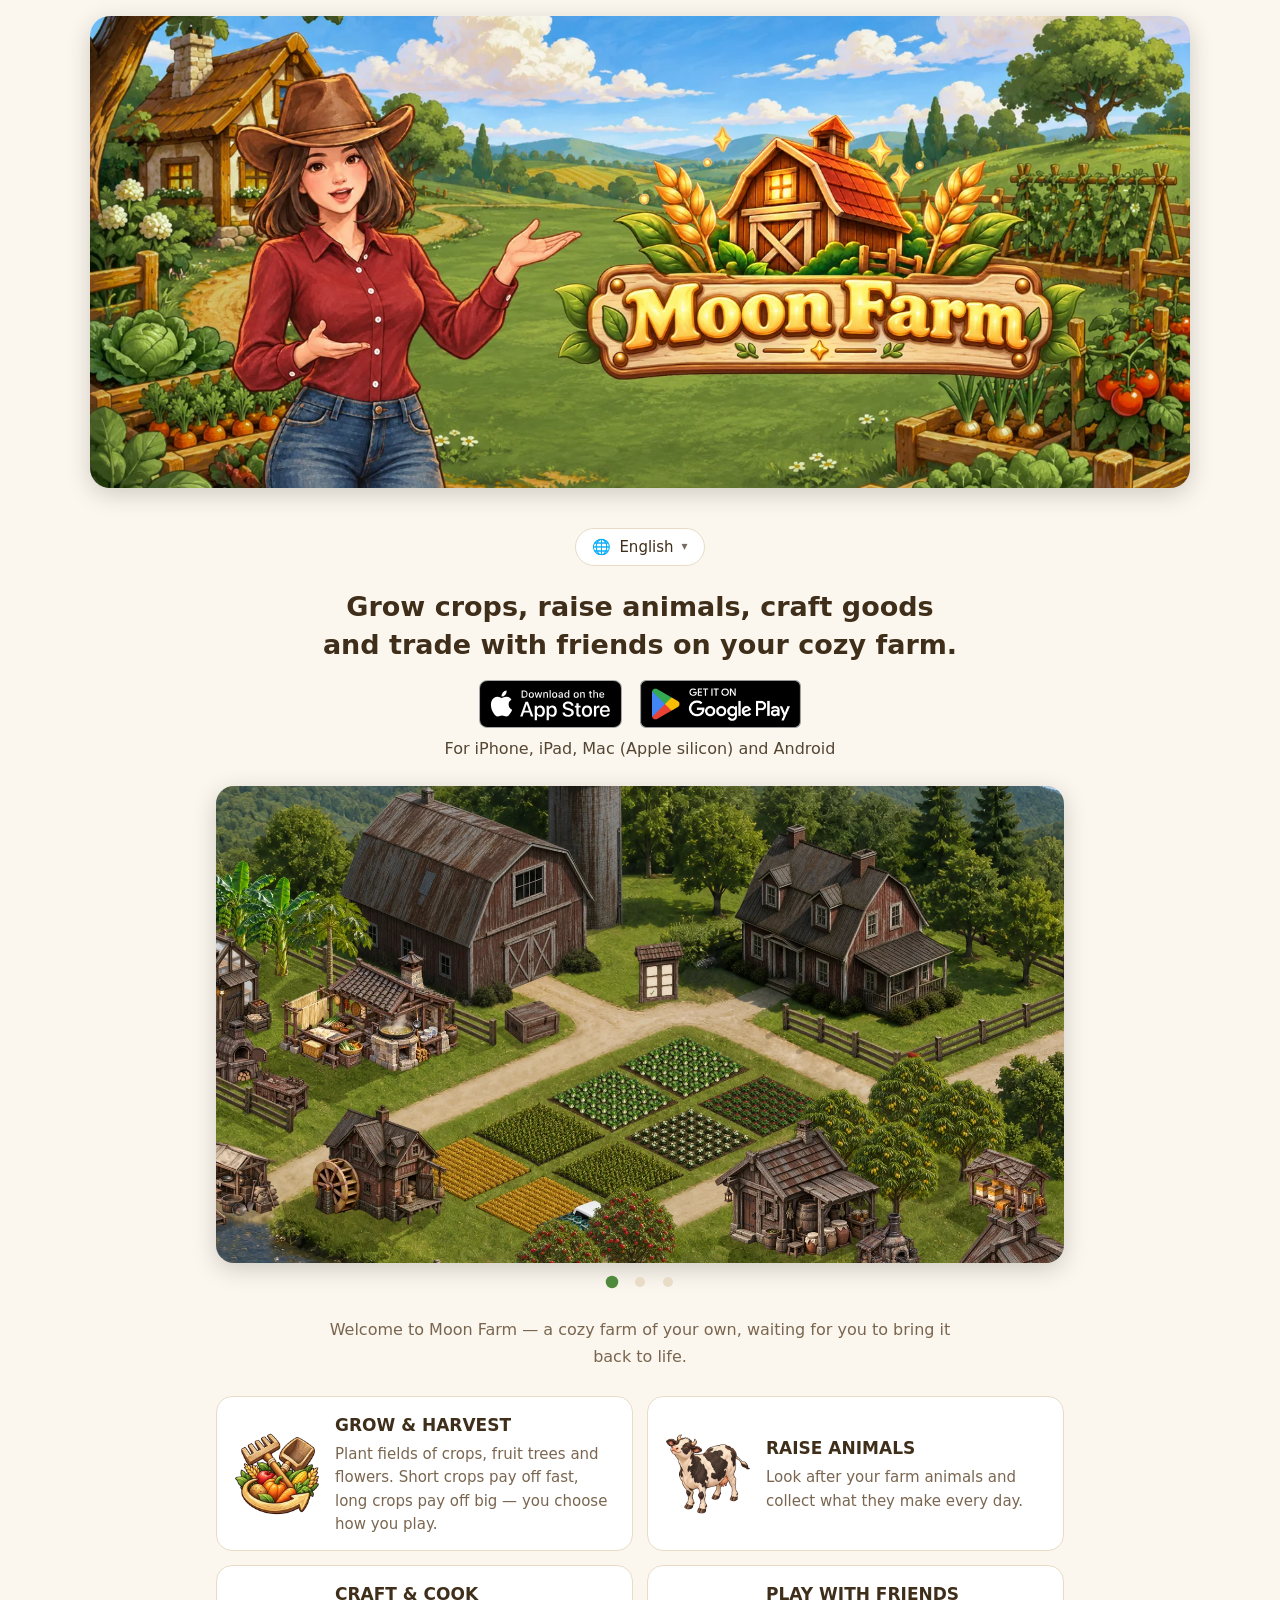
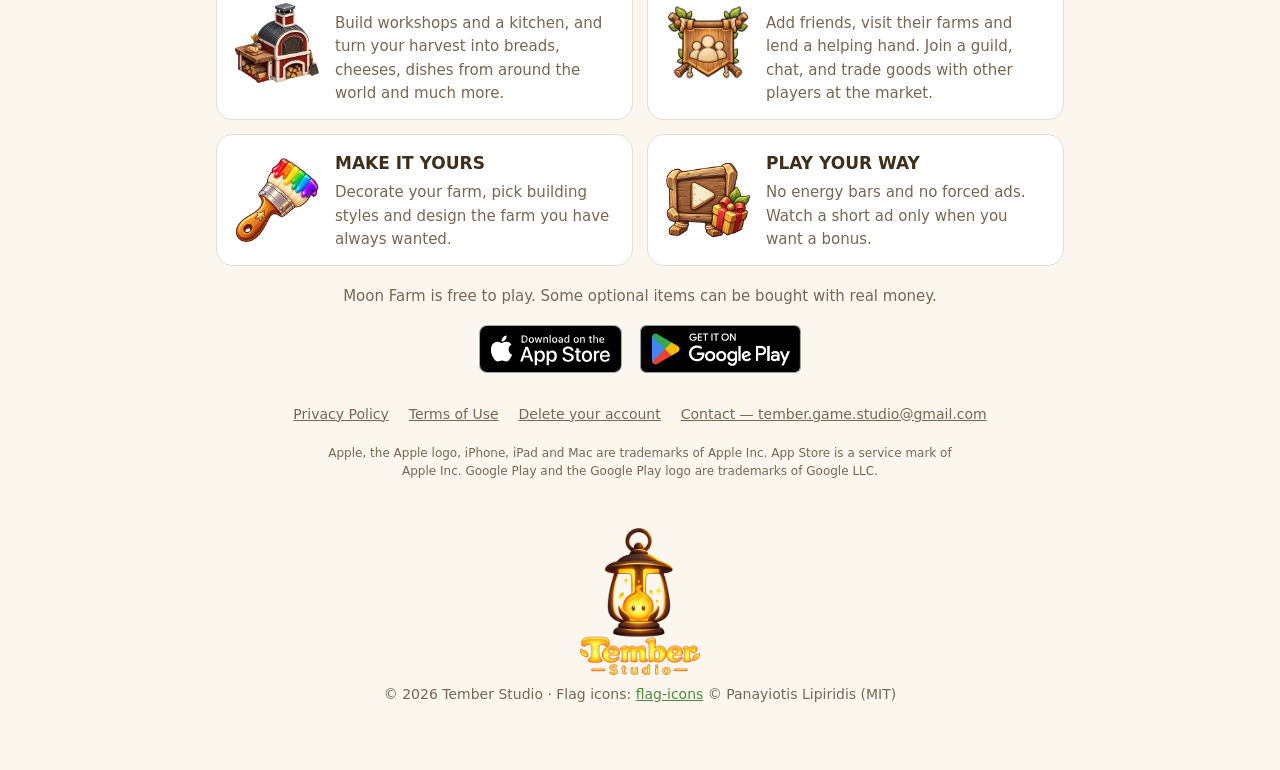
==== commit c3730b48: "Add Android closed test join card" ====
--- a/index.html
+++ b/index.html
@@ -21,6 +21,11 @@
 <p class="tagline">Grow crops, raise animals, craft goods and trade with friends on your cozy farm.</p>
 <div class="cta"><a class="badge" data-store="apple" href="#download"><img src="img/badges/apple-en.svg" alt="App Store" height="48" loading="lazy"></a><a class="badge google" data-store="google" href="#download"><img src="img/badges/google-en.png" alt="Google Play" height="48" loading="lazy"></a></div>
 <p class="platforms">For iPhone, iPad, Mac (Apple silicon) and Android</p>
+<div class="jointest" role="region" aria-label="Android: join the closed test" hidden>
+<h3>Android: join the closed test</h3><p>The Android version is in closed testing. It takes three quick steps:</p>
+<ol><li><span>Join our Google Group with the Google account you use on Google Play.</span><a class="jt-btn" href="https://groups.google.com/g/moon-farm-closed-tester" target="_blank" rel="noopener">Join the group</a></li><li><span>Open the test page and tap “Become a tester”.</span><a class="jt-btn" href="https://play.google.com/apps/testing/com.tember.moonfarm" target="_blank" rel="noopener">Open test page</a></li><li><span>Install Moon Farm from Google Play.</span><a class="jt-btn" href="https://play.google.com/store/apps/details?id=com.tember.moonfarm" target="_blank" rel="noopener">Open Google Play</a></li></ol>
+<p class="jt-note">The download is large — please use Wi‑Fi. This is a test version and may have bugs.</p><button type="button" class="jt-close">Close</button>
+</div>
 <p class="lead">Welcome to Moon Farm — a cozy farm of your own, waiting for you to bring it back to life.</p>
 <div class="features"><div class="feat"><img src="img/feat-grow.webp" alt="" width="84" height="84" loading="lazy"><div><h3>GROW &amp; HARVEST</h3><p>Plant fields of crops, fruit trees and flowers. Short crops pay off fast, long crops pay off big — you choose how you play.</p></div></div><div class="feat"><img src="img/feat-animals.webp" alt="" width="84" height="84" loading="lazy"><div><h3>RAISE ANIMALS</h3><p>Look after your farm animals and collect what they make every day.</p></div></div><div class="feat"><img src="img/feat-craft.webp" alt="" width="84" height="84" loading="lazy"><div><h3>CRAFT &amp; COOK</h3><p>Build workshops and a kitchen, and turn your harvest into breads, cheeses, dishes from around the world and much more.</p></div></div><div class="feat"><img src="img/feat-friends.webp" alt="" width="84" height="84" loading="lazy"><div><h3>PLAY WITH FRIENDS</h3><p>Add friends, visit their farms and lend a helping hand. Join a guild, chat, and trade goods with other players at the market.</p></div></div><div class="feat"><img src="img/feat-decorate.webp" alt="" width="84" height="84" loading="lazy"><div><h3>MAKE IT YOURS</h3><p>Decorate your farm, pick building styles and design the farm you have always wanted.</p></div></div><div class="feat"><img src="img/feat-play.webp" alt="" width="84" height="84" loading="lazy"><div><h3>PLAY YOUR WAY</h3><p>No energy bars and no forced ads. Watch a short ad only when you want a bonus.</p></div></div></div>
 <p class="free">Moon Farm is free to play. Some optional items can be bought with real money.</p>
@@ -37,6 +42,11 @@
 <p class="tagline">ปลูกพืช เลี้ยงสัตว์ แปรรูปสินค้า และค้าขายกับเพื่อนในฟาร์มแสนอบอุ่นของคุณ</p>
 <div class="cta"><a class="badge" data-store="apple" href="#download"><img src="img/badges/apple-th.svg" alt="App Store" height="48" loading="lazy"></a><a class="badge google" data-store="google" href="#download"><img src="img/badges/google-th.png" alt="Google Play" height="48" loading="lazy"></a></div>
 <p class="platforms">สำหรับ iPhone, iPad, Mac (ชิป Apple) และ Android</p>
+<div class="jointest" role="region" aria-label="Android: เข้าร่วมทดสอบแบบปิด" hidden>
+<h3>Android: เข้าร่วมทดสอบแบบปิด</h3><p>เวอร์ชัน Android อยู่ในช่วงทดสอบแบบปิด ทำตามสามขั้นตอนสั้นๆ</p>
+<ol><li><span>เข้ากลุ่ม Google ของเราด้วยบัญชี Google ที่ใช้ใน Google Play</span><a class="jt-btn" href="https://groups.google.com/g/moon-farm-closed-tester" target="_blank" rel="noopener">เข้ากลุ่ม</a></li><li><span>เปิดหน้าทดสอบ แล้วกด “Become a tester”</span><a class="jt-btn" href="https://play.google.com/apps/testing/com.tember.moonfarm" target="_blank" rel="noopener">เปิดหน้าทดสอบ</a></li><li><span>ติดตั้ง Moon Farm จาก Google Play</span><a class="jt-btn" href="https://play.google.com/store/apps/details?id=com.tember.moonfarm" target="_blank" rel="noopener">เปิด Google Play</a></li></ol>
+<p class="jt-note">ไฟล์เกมค่อนข้างใหญ่ แนะนำให้ใช้ Wi‑Fi และนี่เป็นเวอร์ชันทดสอบ อาจพบบั๊กได้</p><button type="button" class="jt-close">ปิด</button>
+</div>
 <p class="lead">ยินดีต้อนรับสู่ Moon Farm — ฟาร์มอบอุ่นของคุณเอง ที่รอให้คุณมาฟื้นคืนชีวิตอีกครั้ง</p>
 <div class="features"><div class="feat"><img src="img/feat-grow.webp" alt="" width="84" height="84" loading="lazy"><div><h3>ปลูกและเก็บเกี่ยว</h3><p>ปลูกพืชไร่ ไม้ผล และดอกไม้ พืชโตไวได้ผลเร็ว พืชโตช้าได้ผลคุ้ม เลือกเล่นในแบบของคุณ</p></div></div><div class="feat"><img src="img/feat-animals.webp" alt="" width="84" height="84" loading="lazy"><div><h3>เลี้ยงสัตว์</h3><p>ดูแลสัตว์ในฟาร์ม แล้วเก็บผลผลิตจากพวกมันทุกวัน</p></div></div><div class="feat"><img src="img/feat-craft.webp" alt="" width="84" height="84" loading="lazy"><div><h3>แปรรูปและทำอาหาร</h3><p>สร้างโรงงานและครัว เปลี่ยนผลผลิตเป็นขนมปัง ชีส อาหารจากทั่วโลก และอีกมากมาย</p></div></div><div class="feat"><img src="img/feat-friends.webp" alt="" width="84" height="84" loading="lazy"><div><h3>เล่นกับเพื่อน</h3><p>เพิ่มเพื่อน ไปเยี่ยมและช่วยฟาร์มเพื่อน เข้ากิลด์ แชต และซื้อขายของกับผู้เล่นคนอื่นในตลาด</p></div></div><div class="feat"><img src="img/feat-decorate.webp" alt="" width="84" height="84" loading="lazy"><div><h3>แต่งฟาร์มในแบบคุณ</h3><p>ตกแต่งฟาร์ม เลือกสไตล์อาคาร และสร้างฟาร์มในฝันของคุณ</p></div></div><div class="feat"><img src="img/feat-play.webp" alt="" width="84" height="84" loading="lazy"><div><h3>เล่นตามจังหวะของคุณ</h3><p>ไม่มีแถบพลังงาน ไม่มีโฆษณาบังคับ ดูโฆษณาสั้น ๆ เฉพาะตอนที่อยากได้โบนัสเท่านั้น</p></div></div></div>
 <p class="free">Moon Farm เล่นฟรี มีไอเท็มเสริมบางอย่างที่ซื้อด้วยเงินจริงได้</p>
@@ -53,6 +63,11 @@
 <p class="tagline">作物を育て、動物を飼い、品物を作って、仲間と取引しよう。ほっこり農場ライフ。</p>
 <div class="cta"><a class="badge" data-store="apple" href="#download"><img src="img/badges/apple-ja.svg" alt="App Store" height="48" loading="lazy"></a><a class="badge google" data-store="google" href="#download"><img src="img/badges/google-ja.png" alt="Google Play" height="48" loading="lazy"></a></div>
 <p class="platforms">iPhone・iPad・Mac（Appleシリコン）・Android 対応</p>
+<div class="jointest" role="region" aria-label="Android：クローズドテストに参加" hidden>
+<h3>Android：クローズドテストに参加</h3><p>Android版はクローズドテスト中です。3ステップで参加できます。</p>
+<ol><li><span>Google Playで使っているGoogleアカウントで、Googleグループに参加します。</span><a class="jt-btn" href="https://groups.google.com/g/moon-farm-closed-tester" target="_blank" rel="noopener">グループに参加</a></li><li><span>テスト用ページを開き、「Become a tester（テスターになる）」をタップします。</span><a class="jt-btn" href="https://play.google.com/apps/testing/com.tember.moonfarm" target="_blank" rel="noopener">テストページを開く</a></li><li><span>Google PlayからMoon Farmをインストールします。</span><a class="jt-btn" href="https://play.google.com/store/apps/details?id=com.tember.moonfarm" target="_blank" rel="noopener">Google Playを開く</a></li></ol>
+<p class="jt-note">ダウンロードサイズが大きいため、Wi‑Fiでの利用をおすすめします。テスト版のため不具合が出る場合があります。</p><button type="button" class="jt-close">閉じる</button>
+</div>
 <p class="lead">Moon Farm へようこそ — あなたの手で再びにぎわいを取り戻す、ほっこりした自分だけの農場です。</p>
 <div class="features"><div class="feat"><img src="img/feat-grow.webp" alt="" width="84" height="84" loading="lazy"><div><h3>育てて収穫</h3><p>畑の作物、果樹、花を育てましょう。早く育つ作物はすぐに稼げて、じっくり育つ作物は大きく稼げます。遊び方はあなた次第。</p></div></div><div class="feat"><img src="img/feat-animals.webp" alt="" width="84" height="84" loading="lazy"><div><h3>動物を育てる</h3><p>農場の動物たちのお世話をして、毎日の恵みを集めましょう。</p></div></div><div class="feat"><img src="img/feat-craft.webp" alt="" width="84" height="84" loading="lazy"><div><h3>加工と料理</h3><p>工房とキッチンを建てて、収穫物をパンやチーズ、世界の料理などに変えましょう。</p></div></div><div class="feat"><img src="img/feat-friends.webp" alt="" width="84" height="84" loading="lazy"><div><h3>フレンドと遊ぶ</h3><p>フレンドを追加して農場を訪れ、お手伝いしましょう。ギルドに入ってチャットし、マーケットで他のプレイヤーと取引できます。</p></div></div><div class="feat"><img src="img/feat-decorate.webp" alt="" width="84" height="84" loading="lazy"><div><h3>自分らしく</h3><p>農場を飾り、建物のスタイルを選んで、理想の農場を作りましょう。</p></div></div><div class="feat"><img src="img/feat-play.webp" alt="" width="84" height="84" loading="lazy"><div><h3>自分のペースで</h3><p>スタミナ制なし、強制広告なし。ボーナスがほしい時だけ短い広告を見られます。</p></div></div></div>
 <p class="free">Moon Farm は基本プレイ無料です。一部のアイテムは任意で購入できます。</p>
@@ -69,6 +84,11 @@
 <p class="tagline">작물을 키우고, 동물을 돌보고, 물건을 만들어 친구와 거래하는 아늑한 농장!</p>
 <div class="cta"><a class="badge" data-store="apple" href="#download"><img src="img/badges/apple-ko.svg" alt="App Store" height="48" loading="lazy"></a><a class="badge google" data-store="google" href="#download"><img src="img/badges/google-ko.png" alt="Google Play" height="48" loading="lazy"></a></div>
 <p class="platforms">iPhone, iPad, Mac(Apple 실리콘), Android 지원</p>
+<div class="jointest" role="region" aria-label="Android: 비공개 테스트 참여하기" hidden>
+<h3>Android: 비공개 테스트 참여하기</h3><p>Android 버전은 비공개 테스트 중이에요. 세 단계면 참여할 수 있어요.</p>
+<ol><li><span>Google Play에서 사용하는 Google 계정으로 Google 그룹에 가입해 주세요.</span><a class="jt-btn" href="https://groups.google.com/g/moon-farm-closed-tester" target="_blank" rel="noopener">그룹 가입</a></li><li><span>테스트 페이지를 열고 “Become a tester(테스터 되기)”를 눌러 주세요.</span><a class="jt-btn" href="https://play.google.com/apps/testing/com.tember.moonfarm" target="_blank" rel="noopener">테스트 페이지 열기</a></li><li><span>Google Play에서 Moon Farm을 설치해 주세요.</span><a class="jt-btn" href="https://play.google.com/store/apps/details?id=com.tember.moonfarm" target="_blank" rel="noopener">Google Play 열기</a></li></ol>
+<p class="jt-note">용량이 커서 Wi‑Fi 사용을 권장해요. 테스트 버전이라 오류가 있을 수 있어요.</p><button type="button" class="jt-close">닫기</button>
+</div>
 <p class="lead">Moon Farm에 오신 것을 환영합니다 — 당신의 손길로 다시 살아날 아늑한 나만의 농장입니다.</p>
 <div class="features"><div class="feat"><img src="img/feat-grow.webp" alt="" width="84" height="84" loading="lazy"><div><h3>키우고 수확하기</h3><p>밭작물, 과일나무, 꽃을 키워 보세요. 빨리 자라는 작물은 금방, 오래 자라는 작물은 크게 벌 수 있어요. 플레이 방식은 자유!</p></div></div><div class="feat"><img src="img/feat-animals.webp" alt="" width="84" height="84" loading="lazy"><div><h3>동물 키우기</h3><p>농장 동물들을 돌보고 매일 만들어 내는 생산물을 모으세요.</p></div></div><div class="feat"><img src="img/feat-craft.webp" alt="" width="84" height="84" loading="lazy"><div><h3>가공과 요리</h3><p>작업장과 주방을 지어 수확물을 빵, 치즈, 세계 각국의 요리 등으로 만들어 보세요.</p></div></div><div class="feat"><img src="img/feat-friends.webp" alt="" width="84" height="84" loading="lazy"><div><h3>친구와 함께</h3><p>친구를 추가하고 농장을 방문해 도와주세요. 길드에 들어가 채팅하고 마켓에서 다른 플레이어와 거래하세요.</p></div></div><div class="feat"><img src="img/feat-decorate.webp" alt="" width="84" height="84" loading="lazy"><div><h3>나만의 농장</h3><p>농장을 꾸미고 건물 스타일을 골라 꿈꾸던 농장을 만들어 보세요.</p></div></div><div class="feat"><img src="img/feat-play.webp" alt="" width="84" height="84" loading="lazy"><div><h3>내 페이스대로</h3><p>에너지 제한도, 강제 광고도 없어요. 보너스가 필요할 때만 짧은 광고를 보면 됩니다.</p></div></div></div>
 <p class="free">Moon Farm은 무료로 플레이할 수 있으며, 일부 아이템은 유료로 구매할 수 있습니다.</p>
@@ -85,6 +105,11 @@
 <p class="tagline">種作物、養動物、做商品，和朋友一起交易，打造溫馨的專屬農場！</p>
 <div class="cta"><a class="badge" data-store="apple" href="#download"><img src="img/badges/apple-zh-Hant.svg" alt="App Store" height="48" loading="lazy"></a><a class="badge google" data-store="google" href="#download"><img src="img/badges/google-zh-Hant.png" alt="Google Play" height="48" loading="lazy"></a></div>
 <p class="platforms">支援 iPhone、iPad、Mac（Apple 晶片）與 Android</p>
+<div class="jointest" role="region" aria-label="Android：加入封閉式測試" hidden>
+<h3>Android：加入封閉式測試</h3><p>Android 版目前為封閉式測試，只要三個步驟。</p>
+<ol><li><span>用你在 Google Play 使用的 Google 帳號加入我們的 Google 群組。</span><a class="jt-btn" href="https://groups.google.com/g/moon-farm-closed-tester" target="_blank" rel="noopener">加入群組</a></li><li><span>開啟測試頁面，點選「Become a tester（成為測試人員）」。</span><a class="jt-btn" href="https://play.google.com/apps/testing/com.tember.moonfarm" target="_blank" rel="noopener">開啟測試頁面</a></li><li><span>從 Google Play 安裝 Moon Farm。</span><a class="jt-btn" href="https://play.google.com/store/apps/details?id=com.tember.moonfarm" target="_blank" rel="noopener">開啟 Google Play</a></li></ol>
+<p class="jt-note">檔案較大，建議使用 Wi‑Fi。這是測試版本，可能會有錯誤。</p><button type="button" class="jt-close">關閉</button>
+</div>
 <p class="lead">歡迎來到 Moon Farm — 一座等你讓它重新熱鬧起來的溫馨專屬農場。</p>
 <div class="features"><div class="feat"><img src="img/feat-grow.webp" alt="" width="84" height="84" loading="lazy"><div><h3>種植與收成</h3><p>種植作物、果樹與花朵。成長快的作物賺得快，成長慢的作物賺得多，玩法由你決定。</p></div></div><div class="feat"><img src="img/feat-animals.webp" alt="" width="84" height="84" loading="lazy"><div><h3>飼養動物</h3><p>照顧農場裡的動物，每天收集牠們的產物。</p></div></div><div class="feat"><img src="img/feat-craft.webp" alt="" width="84" height="84" loading="lazy"><div><h3>加工與料理</h3><p>建造工坊和廚房，把收成做成麵包、起司、世界各地的料理等等。</p></div></div><div class="feat"><img src="img/feat-friends.webp" alt="" width="84" height="84" loading="lazy"><div><h3>和朋友一起玩</h3><p>加好友、拜訪並幫忙他們的農場。加入公會聊天，並在市集與其他玩家交易。</p></div></div><div class="feat"><img src="img/feat-decorate.webp" alt="" width="84" height="84" loading="lazy"><div><h3>打造你的風格</h3><p>裝飾農場、挑選建築風格，打造你夢想中的農場。</p></div></div><div class="feat"><img src="img/feat-play.webp" alt="" width="84" height="84" loading="lazy"><div><h3>依你的步調</h3><p>沒有體力限制，也沒有強制廣告。只有想要獎勵時才看短廣告。</p></div></div></div>
 <p class="free">Moon Farm 可免費遊玩，部分選購道具可用真實貨幣購買。</p>
@@ -101,6 +126,11 @@
 <p class="tagline">Baue an, halte Tiere, stelle Waren her und handle mit Freunden auf deinem Hof!</p>
 <div class="cta"><a class="badge" data-store="apple" href="#download"><img src="img/badges/apple-de.svg" alt="App Store" height="48" loading="lazy"></a><a class="badge google" data-store="google" href="#download"><img src="img/badges/google-de.png" alt="Google Play" height="48" loading="lazy"></a></div>
 <p class="platforms">Für iPhone, iPad, Mac (Apple Silicon) und Android</p>
+<div class="jointest" role="region" aria-label="Android: am geschlossenen Test teilnehmen" hidden>
+<h3>Android: am geschlossenen Test teilnehmen</h3><p>Die Android-Version ist im geschlossenen Test. In drei kurzen Schritten dabei:</p>
+<ol><li><span>Tritt unserer Google-Gruppe mit dem Google-Konto bei, das du in Google Play nutzt.</span><a class="jt-btn" href="https://groups.google.com/g/moon-farm-closed-tester" target="_blank" rel="noopener">Gruppe beitreten</a></li><li><span>Öffne die Testseite und tippe auf „Become a tester“ (Tester werden).</span><a class="jt-btn" href="https://play.google.com/apps/testing/com.tember.moonfarm" target="_blank" rel="noopener">Testseite öffnen</a></li><li><span>Installiere Moon Farm aus Google Play.</span><a class="jt-btn" href="https://play.google.com/store/apps/details?id=com.tember.moonfarm" target="_blank" rel="noopener">Google Play öffnen</a></li></ol>
+<p class="jt-note">Der Download ist groß – bitte WLAN nutzen. Dies ist eine Testversion und kann Fehler enthalten.</p><button type="button" class="jt-close">Schließen</button>
+</div>
 <p class="lead">Willkommen auf Moon Farm — deinem eigenen gemütlichen Hof, der darauf wartet, wieder zum Leben erweckt zu werden.</p>
 <div class="features"><div class="feat"><img src="img/feat-grow.webp" alt="" width="84" height="84" loading="lazy"><div><h3>ANBAUEN &amp; ERNTEN</h3><p>Pflanze Felder, Obstbäume und Blumen an. Schnelle Pflanzen bringen schnell Geld, langsame bringen viel — du entscheidest, wie du spielst.</p></div></div><div class="feat"><img src="img/feat-animals.webp" alt="" width="84" height="84" loading="lazy"><div><h3>TIERE HALTEN</h3><p>Kümmere dich um deine Hoftiere und sammle jeden Tag, was sie erzeugen.</p></div></div><div class="feat"><img src="img/feat-craft.webp" alt="" width="84" height="84" loading="lazy"><div><h3>HERSTELLEN &amp; KOCHEN</h3><p>Baue Werkstätten und eine Küche und verarbeite deine Ernte zu Brot, Käse, Gerichten aus aller Welt und vielem mehr.</p></div></div><div class="feat"><img src="img/feat-friends.webp" alt="" width="84" height="84" loading="lazy"><div><h3>MIT FREUNDEN SPIELEN</h3><p>Füge Freunde hinzu, besuche ihre Höfe und hilf ihnen. Tritt einer Gilde bei, chatte und handle auf dem Markt mit anderen Spielern.</p></div></div><div class="feat"><img src="img/feat-decorate.webp" alt="" width="84" height="84" loading="lazy"><div><h3>DEIN STIL</h3><p>Dekoriere deinen Hof, wähle Gebäudestile und gestalte den Hof deiner Träume.</p></div></div><div class="feat"><img src="img/feat-play.webp" alt="" width="84" height="84" loading="lazy"><div><h3>DEIN TEMPO</h3><p>Keine Energieleisten und keine erzwungene Werbung. Sieh dir nur dann ein kurzes Video an, wenn du einen Bonus willst.</p></div></div></div>
 <p class="free">Moon Farm ist kostenlos spielbar. Einige optionale Gegenstände können mit echtem Geld gekauft werden.</p>
@@ -117,6 +147,11 @@
 <p class="tagline">Cultive, élève des animaux, fabrique des produits et échange avec tes amis !</p>
 <div class="cta"><a class="badge" data-store="apple" href="#download"><img src="img/badges/apple-fr.svg" alt="App Store" height="48" loading="lazy"></a><a class="badge google" data-store="google" href="#download"><img src="img/badges/google-fr.png" alt="Google Play" height="48" loading="lazy"></a></div>
 <p class="platforms">Pour iPhone, iPad, Mac (puce Apple) et Android</p>
+<div class="jointest" role="region" aria-label="Android : rejoindre le test fermé" hidden>
+<h3>Android : rejoindre le test fermé</h3><p>La version Android est en test fermé. Trois étapes rapides :</p>
+<ol><li><span>Rejoignez notre groupe Google avec le compte Google que vous utilisez sur Google Play.</span><a class="jt-btn" href="https://groups.google.com/g/moon-farm-closed-tester" target="_blank" rel="noopener">Rejoindre le groupe</a></li><li><span>Ouvrez la page de test et touchez « Become a tester » (Devenir testeur).</span><a class="jt-btn" href="https://play.google.com/apps/testing/com.tember.moonfarm" target="_blank" rel="noopener">Ouvrir la page de test</a></li><li><span>Installez Moon Farm depuis Google Play.</span><a class="jt-btn" href="https://play.google.com/store/apps/details?id=com.tember.moonfarm" target="_blank" rel="noopener">Ouvrir Google Play</a></li></ol>
+<p class="jt-note">Le téléchargement est volumineux : privilégiez le Wi‑Fi. Il s’agit d’une version de test pouvant contenir des bugs.</p><button type="button" class="jt-close">Fermer</button>
+</div>
 <p class="lead">Bienvenue à Moon Farm — ta propre ferme douillette, qui n’attend que toi pour reprendre vie.</p>
 <div class="features"><div class="feat"><img src="img/feat-grow.webp" alt="" width="84" height="84" loading="lazy"><div><h3>CULTIVE &amp; RÉCOLTE</h3><p>Plante des cultures, des arbres fruitiers et des fleurs. Les cultures rapides rapportent vite, les longues rapportent gros — tu choisis ta façon de jouer.</p></div></div><div class="feat"><img src="img/feat-animals.webp" alt="" width="84" height="84" loading="lazy"><div><h3>ÉLÈVE DES ANIMAUX</h3><p>Prends soin des animaux de ta ferme et récolte chaque jour ce qu’ils produisent.</p></div></div><div class="feat"><img src="img/feat-craft.webp" alt="" width="84" height="84" loading="lazy"><div><h3>FABRIQUE &amp; CUISINE</h3><p>Construis des ateliers et une cuisine, et transforme ta récolte en pains, fromages, plats du monde entier et bien plus.</p></div></div><div class="feat"><img src="img/feat-friends.webp" alt="" width="84" height="84" loading="lazy"><div><h3>JOUE AVEC TES AMIS</h3><p>Ajoute des amis, visite leurs fermes et donne-leur un coup de main. Rejoins une guilde, discute et échange avec d’autres joueurs au marché.</p></div></div><div class="feat"><img src="img/feat-decorate.webp" alt="" width="84" height="84" loading="lazy"><div><h3>À TON IMAGE</h3><p>Décore ta ferme, choisis le style des bâtiments et crée la ferme de tes rêves.</p></div></div><div class="feat"><img src="img/feat-play.webp" alt="" width="84" height="84" loading="lazy"><div><h3>À TON RYTHME</h3><p>Pas de barre d’énergie ni de pubs imposées. Regarde une courte pub seulement quand tu veux un bonus.</p></div></div></div>
 <p class="free">Moon Farm est gratuit. Certains objets facultatifs peuvent être achetés avec de l’argent réel.</p>
@@ -133,6 +168,11 @@
 <p class="tagline">Cultiva, cría animales, fabrica productos y comercia con amigos en tu granja.</p>
 <div class="cta"><a class="badge" data-store="apple" href="#download"><img src="img/badges/apple-es.svg" alt="App Store" height="48" loading="lazy"></a><a class="badge google" data-store="google" href="#download"><img src="img/badges/google-es.png" alt="Google Play" height="48" loading="lazy"></a></div>
 <p class="platforms">Para iPhone, iPad, Mac (chip Apple) y Android</p>
+<div class="jointest" role="region" aria-label="Android: únete a la prueba cerrada" hidden>
+<h3>Android: únete a la prueba cerrada</h3><p>La versión de Android está en prueba cerrada. Son tres pasos rápidos:</p>
+<ol><li><span>Únete a nuestro grupo de Google con la cuenta de Google que usas en Google Play.</span><a class="jt-btn" href="https://groups.google.com/g/moon-farm-closed-tester" target="_blank" rel="noopener">Unirse al grupo</a></li><li><span>Abre la página de la prueba y toca «Become a tester» (Ser probador).</span><a class="jt-btn" href="https://play.google.com/apps/testing/com.tember.moonfarm" target="_blank" rel="noopener">Abrir página de prueba</a></li><li><span>Instala Moon Farm desde Google Play.</span><a class="jt-btn" href="https://play.google.com/store/apps/details?id=com.tember.moonfarm" target="_blank" rel="noopener">Abrir Google Play</a></li></ol>
+<p class="jt-note">La descarga es grande: usa Wi‑Fi. Es una versión de prueba y puede tener errores.</p><button type="button" class="jt-close">Cerrar</button>
+</div>
 <p class="lead">Bienvenido a Moon Farm: tu propia granja acogedora, esperando a que le devuelvas la vida.</p>
 <div class="features"><div class="feat"><img src="img/feat-grow.webp" alt="" width="84" height="84" loading="lazy"><div><h3>CULTIVA Y COSECHA</h3><p>Planta cultivos, árboles frutales y flores. Los cultivos rápidos dan ganancias pronto y los lentos dan más: tú eliges cómo jugar.</p></div></div><div class="feat"><img src="img/feat-animals.webp" alt="" width="84" height="84" loading="lazy"><div><h3>CRÍA ANIMALES</h3><p>Cuida de los animales de tu granja y recoge cada día lo que producen.</p></div></div><div class="feat"><img src="img/feat-craft.webp" alt="" width="84" height="84" loading="lazy"><div><h3>FABRICA Y COCINA</h3><p>Construye talleres y una cocina, y convierte tu cosecha en panes, quesos, platos de todo el mundo y mucho más.</p></div></div><div class="feat"><img src="img/feat-friends.webp" alt="" width="84" height="84" loading="lazy"><div><h3>JUEGA CON AMIGOS</h3><p>Añade amigos, visita sus granjas y échales una mano. Únete a un gremio, chatea y comercia con otros jugadores en el mercado.</p></div></div><div class="feat"><img src="img/feat-decorate.webp" alt="" width="84" height="84" loading="lazy"><div><h3>A TU ESTILO</h3><p>Decora tu granja, elige estilos de edificios y crea la granja de tus sueños.</p></div></div><div class="feat"><img src="img/feat-play.webp" alt="" width="84" height="84" loading="lazy"><div><h3>A TU RITMO</h3><p>Sin barras de energía ni anuncios obligatorios. Mira un anuncio corto solo cuando quieras un extra.</p></div></div></div>
 <p class="free">Moon Farm es gratis. Algunos objetos opcionales pueden comprarse con dinero real.</p>
@@ -149,6 +189,11 @@
 <p class="tagline">Plante, crie animais, produza itens e negocie com amigos na sua fazenda.</p>
 <div class="cta"><a class="badge" data-store="apple" href="#download"><img src="img/badges/apple-pt-BR.svg" alt="App Store" height="48" loading="lazy"></a><a class="badge google" data-store="google" href="#download"><img src="img/badges/google-pt-BR.png" alt="Google Play" height="48" loading="lazy"></a></div>
 <p class="platforms">Para iPhone, iPad, Mac (chip Apple) e Android</p>
+<div class="jointest" role="region" aria-label="Android: participe do teste fechado" hidden>
+<h3>Android: participe do teste fechado</h3><p>A versão Android está em teste fechado. São três passos rápidos:</p>
+<ol><li><span>Entre no nosso grupo do Google com a conta Google que você usa no Google Play.</span><a class="jt-btn" href="https://groups.google.com/g/moon-farm-closed-tester" target="_blank" rel="noopener">Entrar no grupo</a></li><li><span>Abra a página do teste e toque em “Become a tester” (Ser testador).</span><a class="jt-btn" href="https://play.google.com/apps/testing/com.tember.moonfarm" target="_blank" rel="noopener">Abrir página do teste</a></li><li><span>Instale o Moon Farm pelo Google Play.</span><a class="jt-btn" href="https://play.google.com/store/apps/details?id=com.tember.moonfarm" target="_blank" rel="noopener">Abrir Google Play</a></li></ol>
+<p class="jt-note">O download é grande: use Wi‑Fi. Esta é uma versão de teste e pode ter bugs.</p><button type="button" class="jt-close">Fechar</button>
+</div>
 <p class="lead">Bem-vindo à Moon Farm — sua própria fazenda aconchegante, esperando você trazê-la de volta à vida.</p>
 <div class="features"><div class="feat"><img src="img/feat-grow.webp" alt="" width="84" height="84" loading="lazy"><div><h3>PLANTE E COLHA</h3><p>Plante lavouras, árvores frutíferas e flores. Plantas rápidas rendem logo e as demoradas rendem mais — você escolhe como jogar.</p></div></div><div class="feat"><img src="img/feat-animals.webp" alt="" width="84" height="84" loading="lazy"><div><h3>CRIE ANIMAIS</h3><p>Cuide dos animais da fazenda e colete o que eles produzem todos os dias.</p></div></div><div class="feat"><img src="img/feat-craft.webp" alt="" width="84" height="84" loading="lazy"><div><h3>PRODUZA E COZINHE</h3><p>Construa oficinas e uma cozinha e transforme sua colheita em pães, queijos, pratos do mundo todo e muito mais.</p></div></div><div class="feat"><img src="img/feat-friends.webp" alt="" width="84" height="84" loading="lazy"><div><h3>JOGUE COM AMIGOS</h3><p>Adicione amigos, visite as fazendas deles e dê uma ajuda. Entre em uma guilda, converse e negocie com outros jogadores no mercado.</p></div></div><div class="feat"><img src="img/feat-decorate.webp" alt="" width="84" height="84" loading="lazy"><div><h3>DO SEU JEITO</h3><p>Decore sua fazenda, escolha estilos de construções e monte a fazenda dos seus sonhos.</p></div></div><div class="feat"><img src="img/feat-play.webp" alt="" width="84" height="84" loading="lazy"><div><h3>NO SEU RITMO</h3><p>Sem barra de energia e sem anúncios forçados. Assista a um anúncio curto só quando quiser um bônus.</p></div></div></div>
 <p class="free">Moon Farm é gratuito. Alguns itens opcionais podem ser comprados com dinheiro real.</p>
@@ -165,6 +210,11 @@
 <p class="tagline">Tanam, pelihara hewan, buat barang, dan berdagang bersama teman di kebunmu.</p>
 <div class="cta"><a class="badge" data-store="apple" href="#download"><img src="img/badges/apple-id.svg" alt="App Store" height="48" loading="lazy"></a><a class="badge google" data-store="google" href="#download"><img src="img/badges/google-id.png" alt="Google Play" height="48" loading="lazy"></a></div>
 <p class="platforms">Untuk iPhone, iPad, Mac (chip Apple), dan Android</p>
+<div class="jointest" role="region" aria-label="Android: ikut uji coba tertutup" hidden>
+<h3>Android: ikut uji coba tertutup</h3><p>Versi Android sedang dalam uji coba tertutup. Cukup tiga langkah singkat:</p>
+<ol><li><span>Gabung ke grup Google kami dengan akun Google yang kamu pakai di Google Play.</span><a class="jt-btn" href="https://groups.google.com/g/moon-farm-closed-tester" target="_blank" rel="noopener">Gabung grup</a></li><li><span>Buka halaman uji coba lalu ketuk “Become a tester” (Jadi penguji).</span><a class="jt-btn" href="https://play.google.com/apps/testing/com.tember.moonfarm" target="_blank" rel="noopener">Buka halaman uji coba</a></li><li><span>Pasang Moon Farm dari Google Play.</span><a class="jt-btn" href="https://play.google.com/store/apps/details?id=com.tember.moonfarm" target="_blank" rel="noopener">Buka Google Play</a></li></ol>
+<p class="jt-note">Ukuran unduhan besar, sebaiknya pakai Wi‑Fi. Ini versi uji coba dan mungkin ada bug.</p><button type="button" class="jt-close">Tutup</button>
+</div>
 <p class="lead">Selamat datang di Moon Farm — kebun nyamanmu sendiri yang menunggu untuk kamu hidupkan kembali.</p>
 <div class="features"><div class="feat"><img src="img/feat-grow.webp" alt="" width="84" height="84" loading="lazy"><div><h3>TANAM &amp; PANEN</h3><p>Tanam sayuran, pohon buah, dan bunga. Tanaman cepat untung cepat, tanaman lama untung besar — kamu yang pilih cara bermain.</p></div></div><div class="feat"><img src="img/feat-animals.webp" alt="" width="84" height="84" loading="lazy"><div><h3>PELIHARA HEWAN</h3><p>Rawat hewan ternakmu dan kumpulkan hasilnya setiap hari.</p></div></div><div class="feat"><img src="img/feat-craft.webp" alt="" width="84" height="84" loading="lazy"><div><h3>OLAH &amp; MASAK</h3><p>Bangun bengkel dan dapur, lalu ubah hasil panen menjadi roti, keju, masakan dari seluruh dunia, dan banyak lagi.</p></div></div><div class="feat"><img src="img/feat-friends.webp" alt="" width="84" height="84" loading="lazy"><div><h3>MAIN BERSAMA TEMAN</h3><p>Tambah teman, kunjungi dan bantu kebun mereka. Gabung guild, mengobrol, dan berdagang dengan pemain lain di pasar.</p></div></div><div class="feat"><img src="img/feat-decorate.webp" alt="" width="84" height="84" loading="lazy"><div><h3>SESUAI GAYAMU</h3><p>Hias kebunmu, pilih gaya bangunan, dan wujudkan kebun impianmu.</p></div></div><div class="feat"><img src="img/feat-play.webp" alt="" width="84" height="84" loading="lazy"><div><h3>SESUAI RITMEMU</h3><p>Tanpa batas energi dan tanpa iklan paksa. Tonton iklan singkat hanya saat kamu ingin bonus.</p></div></div></div>
 <p class="free">Moon Farm gratis dimainkan. Beberapa item opsional dapat dibeli dengan uang sungguhan.</p>
@@ -181,6 +231,11 @@
 <p class="tagline">Trồng trọt, nuôi thú, chế biến và giao thương với bạn bè trong nông trại ấm áp.</p>
 <div class="cta"><a class="badge" data-store="apple" href="#download"><img src="img/badges/apple-vi.svg" alt="App Store" height="48" loading="lazy"></a><a class="badge google" data-store="google" href="#download"><img src="img/badges/google-vi.png" alt="Google Play" height="48" loading="lazy"></a></div>
 <p class="platforms">Dành cho iPhone, iPad, Mac (chip Apple) và Android</p>
+<div class="jointest" role="region" aria-label="Android: tham gia thử nghiệm kín" hidden>
+<h3>Android: tham gia thử nghiệm kín</h3><p>Bản Android đang trong giai đoạn thử nghiệm kín. Chỉ cần ba bước ngắn:</p>
+<ol><li><span>Tham gia nhóm Google của chúng tôi bằng tài khoản Google bạn dùng trên Google Play.</span><a class="jt-btn" href="https://groups.google.com/g/moon-farm-closed-tester" target="_blank" rel="noopener">Tham gia nhóm</a></li><li><span>Mở trang thử nghiệm và chạm “Become a tester” (Trở thành người thử nghiệm).</span><a class="jt-btn" href="https://play.google.com/apps/testing/com.tember.moonfarm" target="_blank" rel="noopener">Mở trang thử nghiệm</a></li><li><span>Cài đặt Moon Farm từ Google Play.</span><a class="jt-btn" href="https://play.google.com/store/apps/details?id=com.tember.moonfarm" target="_blank" rel="noopener">Mở Google Play</a></li></ol>
+<p class="jt-note">Dung lượng tải khá lớn, nên dùng Wi‑Fi. Đây là bản thử nghiệm nên có thể còn lỗi.</p><button type="button" class="jt-close">Đóng</button>
+</div>
 <p class="lead">Chào mừng đến với Moon Farm — nông trại ấm cúng của riêng bạn, đang chờ bạn mang sức sống trở lại.</p>
 <div class="features"><div class="feat"><img src="img/feat-grow.webp" alt="" width="84" height="84" loading="lazy"><div><h3>TRỒNG &amp; THU HOẠCH</h3><p>Trồng cây trên ruộng, cây ăn quả và hoa. Cây ngắn ngày thu lời nhanh, cây dài ngày thu lời lớn — bạn chọn cách chơi.</p></div></div><div class="feat"><img src="img/feat-animals.webp" alt="" width="84" height="84" loading="lazy"><div><h3>NUÔI THÚ</h3><p>Chăm sóc vật nuôi trong nông trại và thu sản phẩm của chúng mỗi ngày.</p></div></div><div class="feat"><img src="img/feat-craft.webp" alt="" width="84" height="84" loading="lazy"><div><h3>CHẾ BIẾN &amp; NẤU ĂN</h3><p>Xây xưởng và bếp, biến nông sản thành bánh mì, phô mai, món ăn khắp thế giới và nhiều hơn nữa.</p></div></div><div class="feat"><img src="img/feat-friends.webp" alt="" width="84" height="84" loading="lazy"><div><h3>CHƠI CÙNG BẠN BÈ</h3><p>Kết bạn, ghé thăm và giúp nông trại của bạn bè. Vào hội, trò chuyện và giao thương với người chơi khác ở chợ.</p></div></div><div class="feat"><img src="img/feat-decorate.webp" alt="" width="84" height="84" loading="lazy"><div><h3>THEO PHONG CÁCH CỦA BẠN</h3><p>Trang trí nông trại, chọn kiểu công trình và tạo nên nông trại mơ ước.</p></div></div><div class="feat"><img src="img/feat-play.webp" alt="" width="84" height="84" loading="lazy"><div><h3>THEO NHỊP CỦA BẠN</h3><p>Không giới hạn năng lượng, không quảng cáo bắt buộc. Chỉ xem quảng cáo ngắn khi bạn muốn nhận thưởng.</p></div></div></div>
 <p class="free">Moon Farm miễn phí. Một số vật phẩm tùy chọn có thể mua bằng tiền thật.</p>
@@ -197,6 +252,11 @@
 <p class="tagline">Выращивай урожай, разводи животных, создавай товары и торгуй с друзьями!</p>
 <div class="cta"><a class="badge" data-store="apple" href="#download"><img src="img/badges/apple-ru.svg" alt="App Store" height="48" loading="lazy"></a><a class="badge google" data-store="google" href="#download"><img src="img/badges/google-ru.png" alt="Google Play" height="48" loading="lazy"></a></div>
 <p class="platforms">Для iPhone, iPad, Mac (чип Apple) и Android</p>
+<div class="jointest" role="region" aria-label="Android: участие в закрытом тестировании" hidden>
+<h3>Android: участие в закрытом тестировании</h3><p>Версия для Android проходит закрытое тестирование. Всего три шага:</p>
+<ol><li><span>Вступите в нашу группу Google с аккаунтом Google, который вы используете в Google Play.</span><a class="jt-btn" href="https://groups.google.com/g/moon-farm-closed-tester" target="_blank" rel="noopener">Вступить в группу</a></li><li><span>Откройте страницу теста и нажмите «Become a tester» (Стать тестировщиком).</span><a class="jt-btn" href="https://play.google.com/apps/testing/com.tember.moonfarm" target="_blank" rel="noopener">Открыть страницу теста</a></li><li><span>Установите Moon Farm из Google Play.</span><a class="jt-btn" href="https://play.google.com/store/apps/details?id=com.tember.moonfarm" target="_blank" rel="noopener">Открыть Google Play</a></li></ol>
+<p class="jt-note">Загрузка большая — лучше использовать Wi‑Fi. Это тестовая версия, возможны ошибки.</p><button type="button" class="jt-close">Закрыть</button>
+</div>
 <p class="lead">Добро пожаловать на Moon Farm — твою собственную уютную ферму, которая ждёт, чтобы ты вдохнул в неё жизнь.</p>
 <div class="features"><div class="feat"><img src="img/feat-grow.webp" alt="" width="84" height="84" loading="lazy"><div><h3>ВЫРАЩИВАЙ И СОБИРАЙ</h3><p>Сажай культуры, фруктовые деревья и цветы. Быстрые культуры приносят доход сразу, долгие — больше. Как играть, решать тебе.</p></div></div><div class="feat"><img src="img/feat-animals.webp" alt="" width="84" height="84" loading="lazy"><div><h3>РАЗВОДИ ЖИВОТНЫХ</h3><p>Заботься о животных на ферме и каждый день собирай то, что они дают.</p></div></div><div class="feat"><img src="img/feat-craft.webp" alt="" width="84" height="84" loading="lazy"><div><h3>ПРОИЗВОДИ И ГОТОВЬ</h3><p>Строй мастерские и кухню, превращай урожай в хлеб, сыр, блюда со всего мира и многое другое.</p></div></div><div class="feat"><img src="img/feat-friends.webp" alt="" width="84" height="84" loading="lazy"><div><h3>ИГРАЙ С ДРУЗЬЯМИ</h3><p>Добавляй друзей, навещай их фермы и помогай им. Вступай в гильдию, общайся и торгуй с другими игроками на рынке.</p></div></div><div class="feat"><img src="img/feat-decorate.webp" alt="" width="84" height="84" loading="lazy"><div><h3>В ТВОЁМ СТИЛЕ</h3><p>Украшай ферму, выбирай стиль построек и создавай ферму своей мечты.</p></div></div><div class="feat"><img src="img/feat-play.webp" alt="" width="84" height="84" loading="lazy"><div><h3>В ТВОЁМ ТЕМПЕ</h3><p>Никакой энергии и навязчивой рекламы. Смотри короткую рекламу, только когда хочешь бонус.</p></div></div></div>
 <p class="free">Moon Farm — бесплатная игра. Некоторые необязательные предметы можно купить за реальные деньги.</p>
@@ -213,6 +273,11 @@
 <p class="tagline">ازرع المحاصيل، وربِّ الحيوانات، واصنع البضائع، وتاجر مع أصدقائك في مزرعتك!</p>
 <div class="cta"><a class="badge" data-store="apple" href="#download"><img src="img/badges/apple-ar.svg" alt="App Store" height="48" loading="lazy"></a><a class="badge google" data-store="google" href="#download"><img src="img/badges/google-ar.png" alt="Google Play" height="48" loading="lazy"></a></div>
 <p class="platforms">لأجهزة iPhone وiPad وMac (شريحة Apple) وAndroid</p>
+<div class="jointest" role="region" aria-label="Android: انضم إلى الاختبار المغلق" hidden>
+<h3>Android: انضم إلى الاختبار المغلق</h3><p>نسخة Android في مرحلة الاختبار المغلق. ثلاث خطوات سريعة:</p>
+<ol><li><span>انضم إلى مجموعة Google الخاصة بنا بحساب Google الذي تستخدمه في Google Play.</span><a class="jt-btn" href="https://groups.google.com/g/moon-farm-closed-tester" target="_blank" rel="noopener">انضم إلى المجموعة</a></li><li><span>افتح صفحة الاختبار واضغط «Become a tester» (كن مختبرًا).</span><a class="jt-btn" href="https://play.google.com/apps/testing/com.tember.moonfarm" target="_blank" rel="noopener">افتح صفحة الاختبار</a></li><li><span>ثبّت Moon Farm من Google Play.</span><a class="jt-btn" href="https://play.google.com/store/apps/details?id=com.tember.moonfarm" target="_blank" rel="noopener">افتح Google Play</a></li></ol>
+<p class="jt-note">حجم التنزيل كبير، يُفضّل استخدام Wi‑Fi. هذه نسخة تجريبية وقد تحتوي على أخطاء.</p><button type="button" class="jt-close">إغلاق</button>
+</div>
 <p class="lead">مرحبًا بك في Moon Farm — مزرعتك الدافئة الخاصة، تنتظرك لتعيد إليها الحياة.</p>
 <div class="features"><div class="feat"><img src="img/feat-grow.webp" alt="" width="84" height="84" loading="lazy"><div><h3>ازرع واحصد</h3><p>ازرع المحاصيل وأشجار الفاكهة والزهور. المحاصيل السريعة تربح بسرعة، والبطيئة تربح أكثر — أنت تختار طريقة لعبك.</p></div></div><div class="feat"><img src="img/feat-animals.webp" alt="" width="84" height="84" loading="lazy"><div><h3>ربِّ الحيوانات</h3><p>اعتنِ بحيوانات مزرعتك واجمع ما تنتجه كل يوم.</p></div></div><div class="feat"><img src="img/feat-craft.webp" alt="" width="84" height="84" loading="lazy"><div><h3>اصنع واطبخ</h3><p>ابنِ الورش والمطبخ، وحوّل محصولك إلى خبز وأجبان وأطباق من حول العالم والمزيد.</p></div></div><div class="feat"><img src="img/feat-friends.webp" alt="" width="84" height="84" loading="lazy"><div><h3>العب مع أصدقائك</h3><p>أضف أصدقاء، وزُر مزارعهم وساعدهم. انضم إلى نقابة، وتحدث، وتاجر مع لاعبين آخرين في السوق.</p></div></div><div class="feat"><img src="img/feat-decorate.webp" alt="" width="84" height="84" loading="lazy"><div><h3>على طريقتك</h3><p>زيّن مزرعتك، واختر أنماط المباني، واصنع مزرعة أحلامك.</p></div></div><div class="feat"><img src="img/feat-play.webp" alt="" width="84" height="84" loading="lazy"><div><h3>على إيقاعك</h3><p>لا أشرطة طاقة ولا إعلانات إجبارية. شاهد إعلانًا قصيرًا فقط عندما تريد مكافأة.</p></div></div></div>
 <p class="free">Moon Farm مجانية اللعب. يمكن شراء بعض العناصر الاختيارية بأموال حقيقية.</p>
@@ -229,6 +294,11 @@
 <p class="tagline">Coltiva, alleva animali, crea prodotti e commercia con gli amici in fattoria!</p>
 <div class="cta"><a class="badge" data-store="apple" href="#download"><img src="img/badges/apple-it.svg" alt="App Store" height="48" loading="lazy"></a><a class="badge google" data-store="google" href="#download"><img src="img/badges/google-it.png" alt="Google Play" height="48" loading="lazy"></a></div>
 <p class="platforms">Per iPhone, iPad, Mac (chip Apple) e Android</p>
+<div class="jointest" role="region" aria-label="Android: partecipa al test chiuso" hidden>
+<h3>Android: partecipa al test chiuso</h3><p>La versione Android è in test chiuso. Bastano tre semplici passaggi:</p>
+<ol><li><span>Unisciti al nostro gruppo Google con l’account Google che usi su Google Play.</span><a class="jt-btn" href="https://groups.google.com/g/moon-farm-closed-tester" target="_blank" rel="noopener">Unisciti al gruppo</a></li><li><span>Apri la pagina del test e tocca «Become a tester» (Diventa tester).</span><a class="jt-btn" href="https://play.google.com/apps/testing/com.tember.moonfarm" target="_blank" rel="noopener">Apri la pagina del test</a></li><li><span>Installa Moon Farm da Google Play.</span><a class="jt-btn" href="https://play.google.com/store/apps/details?id=com.tember.moonfarm" target="_blank" rel="noopener">Apri Google Play</a></li></ol>
+<p class="jt-note">Il download è pesante: usa il Wi‑Fi. È una versione di test e potrebbe contenere bug.</p><button type="button" class="jt-close">Chiudi</button>
+</div>
 <p class="lead">Benvenuto a Moon Farm — la tua fattoria accogliente, che aspetta solo te per tornare a vivere.</p>
 <div class="features"><div class="feat"><img src="img/feat-grow.webp" alt="" width="84" height="84" loading="lazy"><div><h3>COLTIVA E RACCOGLI</h3><p>Pianta colture, alberi da frutto e fiori. Le colture rapide rendono subito, quelle lente rendono di più: scegli tu come giocare.</p></div></div><div class="feat"><img src="img/feat-animals.webp" alt="" width="84" height="84" loading="lazy"><div><h3>ALLEVA ANIMALI</h3><p>Prenditi cura degli animali della fattoria e raccogli ogni giorno ciò che producono.</p></div></div><div class="feat"><img src="img/feat-craft.webp" alt="" width="84" height="84" loading="lazy"><div><h3>CREA E CUCINA</h3><p>Costruisci laboratori e una cucina e trasforma il raccolto in pane, formaggi, piatti da tutto il mondo e molto altro.</p></div></div><div class="feat"><img src="img/feat-friends.webp" alt="" width="84" height="84" loading="lazy"><div><h3>GIOCA CON GLI AMICI</h3><p>Aggiungi amici, visita le loro fattorie e dai una mano. Unisciti a una gilda, chatta e commercia con altri giocatori al mercato.</p></div></div><div class="feat"><img src="img/feat-decorate.webp" alt="" width="84" height="84" loading="lazy"><div><h3>A MODO TUO</h3><p>Decora la fattoria, scegli lo stile degli edifici e crea la fattoria dei tuoi sogni.</p></div></div><div class="feat"><img src="img/feat-play.webp" alt="" width="84" height="84" loading="lazy"><div><h3>AL TUO RITMO</h3><p>Niente barre di energia e niente pubblicità forzata. Guarda un breve video solo quando vuoi un bonus.</p></div></div></div>
 <p class="free">Moon Farm è gratuito. Alcuni oggetti facoltativi possono essere acquistati con denaro reale.</p>
@@ -245,6 +315,11 @@
 <p class="tagline">Ekin ek, hayvan besle, ürün üret ve çiftliğinde arkadaşlarınla ticaret yap!</p>
 <div class="cta"><a class="badge" data-store="apple" href="#download"><img src="img/badges/apple-tr.svg" alt="App Store" height="48" loading="lazy"></a><a class="badge google" data-store="google" href="#download"><img src="img/badges/google-tr.png" alt="Google Play" height="48" loading="lazy"></a></div>
 <p class="platforms">iPhone, iPad, Mac (Apple silikon) ve Android için</p>
+<div class="jointest" role="region" aria-label="Android: kapalı teste katıl" hidden>
+<h3>Android: kapalı teste katıl</h3><p>Android sürümü kapalı testte. Üç kısa adım yeterli:</p>
+<ol><li><span>Google Play’de kullandığın Google hesabıyla Google grubumuza katıl.</span><a class="jt-btn" href="https://groups.google.com/g/moon-farm-closed-tester" target="_blank" rel="noopener">Gruba katıl</a></li><li><span>Test sayfasını aç ve “Become a tester” (Test kullanıcısı ol) seçeneğine dokun.</span><a class="jt-btn" href="https://play.google.com/apps/testing/com.tember.moonfarm" target="_blank" rel="noopener">Test sayfasını aç</a></li><li><span>Moon Farm’u Google Play’den yükle.</span><a class="jt-btn" href="https://play.google.com/store/apps/details?id=com.tember.moonfarm" target="_blank" rel="noopener">Google Play’i aç</a></li></ol>
+<p class="jt-note">İndirme boyutu büyük, Wi‑Fi kullanmanı öneririz. Bu bir test sürümüdür ve hatalar olabilir.</p><button type="button" class="jt-close">Kapat</button>
+</div>
 <p class="lead">Moon Farm’a hoş geldin — yeniden hayat vermeni bekleyen, sana ait sıcacık bir çiftlik.</p>
 <div class="features"><div class="feat"><img src="img/feat-grow.webp" alt="" width="84" height="84" loading="lazy"><div><h3>EK VE HASAT ET</h3><p>Tarlalara ekin, meyve ağaçları ve çiçekler dik. Hızlı ürünler çabuk, yavaş ürünler çok kazandırır — nasıl oynayacağını sen seç.</p></div></div><div class="feat"><img src="img/feat-animals.webp" alt="" width="84" height="84" loading="lazy"><div><h3>HAYVAN BESLE</h3><p>Çiftlik hayvanlarına bak ve her gün ürettiklerini topla.</p></div></div><div class="feat"><img src="img/feat-craft.webp" alt="" width="84" height="84" loading="lazy"><div><h3>ÜRET VE PİŞİR</h3><p>Atölyeler ve mutfak kur, hasadını ekmek, peynir, dünya mutfağından yemekler ve daha fazlasına dönüştür.</p></div></div><div class="feat"><img src="img/feat-friends.webp" alt="" width="84" height="84" loading="lazy"><div><h3>ARKADAŞLARINLA OYNA</h3><p>Arkadaş ekle, çiftliklerini ziyaret et ve yardım et. Bir loncaya katıl, sohbet et ve pazarda diğer oyuncularla ticaret yap.</p></div></div><div class="feat"><img src="img/feat-decorate.webp" alt="" width="84" height="84" loading="lazy"><div><h3>SENİN TARZIN</h3><p>Çiftliğini süsle, bina stillerini seç ve hayalindeki çiftliği kur.</p></div></div><div class="feat"><img src="img/feat-play.webp" alt="" width="84" height="84" loading="lazy"><div><h3>SENİN TEMPON</h3><p>Enerji sınırı yok, zorunlu reklam yok. Yalnızca bonus istediğinde kısa bir reklam izle.</p></div></div></div>
 <p class="free">Moon Farm ücretsiz oynanır. Bazı isteğe bağlı eşyalar gerçek parayla satın alınabilir.</p>
@@ -272,6 +347,8 @@
 <script>
 // Store links. Leave '' until the app is live in that store: the badge then shows "Coming soon".
 var STORE_LINKS = { apple: '', google: '' };
+// Android is in Google Play closed testing: the Google Play badge opens the "how to join" card. Set false once the app is public.
+var TEST_CARD = true;
 (function () {
   var bar = document.getElementById('langbar'); if (!bar) return;
   var menu = document.getElementById('langmenu'), btn = document.getElementById('langbtn'), cur0 = document.getElementById('langcur');
@@ -306,13 +383,23 @@
     }
   }
   [].forEach.call(document.querySelectorAll('a.badge'), function (a) {
-    var link = STORE_LINKS[a.getAttribute('data-store')];
+    var store = a.getAttribute('data-store'), link = STORE_LINKS[store];
     if (link) { a.href = link; a.target = '_blank'; a.rel = 'noopener'; }
+    else if (store === 'google' && TEST_CARD) a.addEventListener('click', function (e) {
+      e.preventDefault();
+      var card = a.closest('section').querySelector('.jointest'); if (!card) return;
+      card.hidden = false;
+      var calm = window.matchMedia && matchMedia('(prefers-reduced-motion: reduce)').matches;
+      card.scrollIntoView({ behavior: calm ? 'auto' : 'smooth', block: 'center' });
+    });
     else a.addEventListener('click', function (e) {
       e.preventDefault();
       toast.textContent = a.closest('section').getAttribute('data-soon'); toast.hidden = false;
       clearTimeout(timer); timer = setTimeout(function () { toast.hidden = true; }, 2600);
     });
+  });
+  [].forEach.call(document.querySelectorAll('.jointest .jt-close'), function (b) {
+    b.addEventListener('click', function () { b.closest('.jointest').hidden = true; });
   });
   bar.addEventListener('click', function (e) {
     var a = e.target.closest('a'); if (!a) return; e.preventDefault();
--- a/style.css
+++ b/style.css
@@ -86,3 +86,18 @@
 .flagtxt { display: inline-flex; align-items: center; justify-content: center; width: 20px; height: 15px; border-radius: 2px; font-size: 11px; line-height: 1; background: var(--line); color: var(--fg); }
 @media (max-width: 520px) { .langmenu.js.open .lang { grid-template-columns: repeat(2, 1fr); } }
 .tm { text-align: center; color: var(--muted); font-size: 12px; line-height: 1.5; max-width: 640px; margin: 18px auto 0; }
+
+/* "Join the Android closed test" card (2026-11-27) — opened by the Google Play badge while Android is in closed testing */
+.jointest { max-width: 640px; margin: 18px auto 0; padding: 18px 20px; background: var(--card); border: 1.5px solid var(--line); border-radius: 16px; text-align: start; }
+.jointest[hidden] { display: none; }
+.jointest h3 { margin: 0 0 6px; font-size: 18px; }
+.jointest p { margin: 0 0 10px; color: var(--muted); font-size: 15px; }
+.jointest ol { list-style: none; counter-reset: jt; margin: 0 0 8px; padding: 0; display: grid; gap: 12px; }
+.jointest li { counter-increment: jt; display: flex; flex-wrap: wrap; align-items: center; gap: 8px 12px; }
+.jointest li::before { content: counter(jt); flex: none; width: 26px; height: 26px; border-radius: 50%; background: var(--accent); color: #fff; font-weight: 700; font-size: 14px; display: inline-flex; align-items: center; justify-content: center; }
+.jointest li span { flex: 1 1 240px; font-size: 15px; }
+.jt-btn { display: inline-block; padding: 7px 16px; border-radius: 999px; background: var(--accent); color: #fff; text-decoration: none; font-weight: 600; font-size: 14px; }
+.jointest .jt-note { font-size: 13px; margin-top: 4px; }
+.jt-close { padding: 6px 16px; border-radius: 999px; border: 1.5px solid var(--line); background: transparent; color: var(--fg); font: inherit; font-size: 14px; cursor: pointer; }
+.jt-btn:focus-visible, .jt-close:focus-visible { outline: 3px solid var(--accent); outline-offset: 2px; }
+@media (prefers-color-scheme: dark) { .jointest li::before, .jt-btn { color: #1d1913; } }
